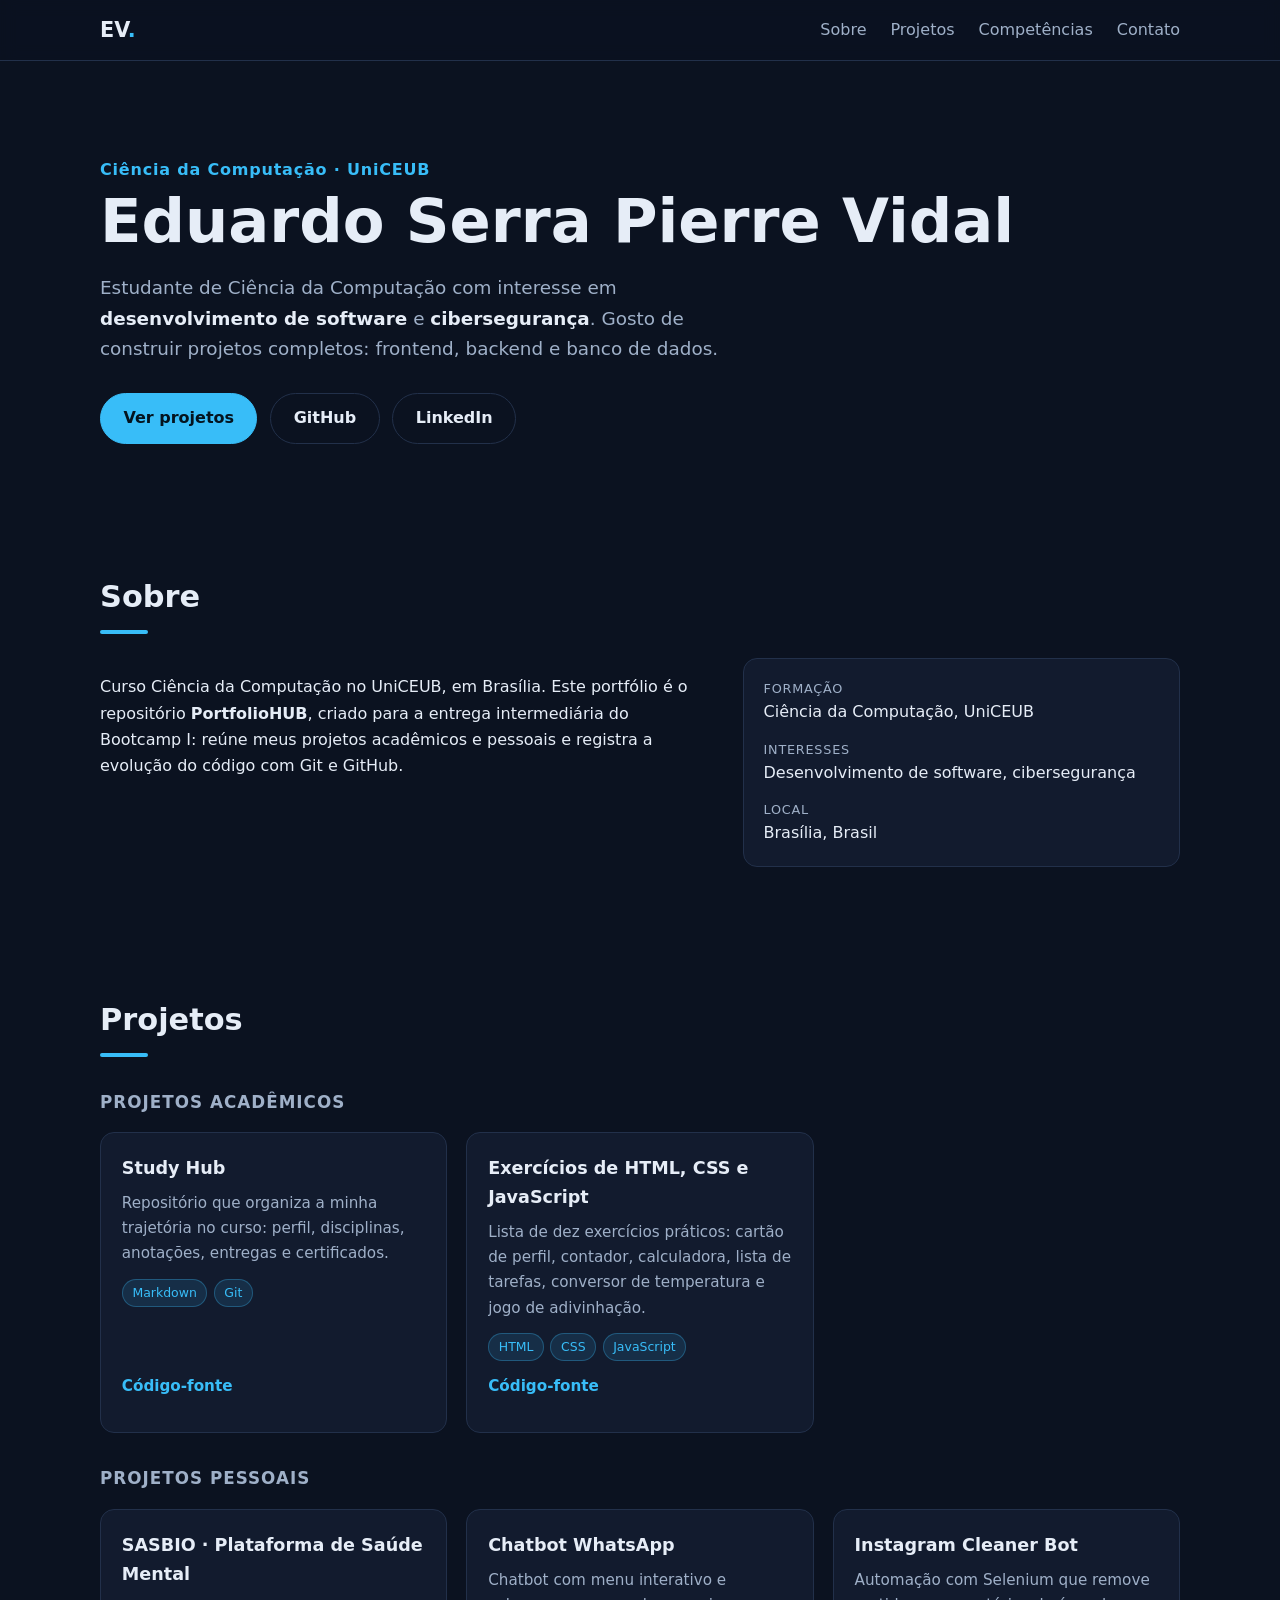
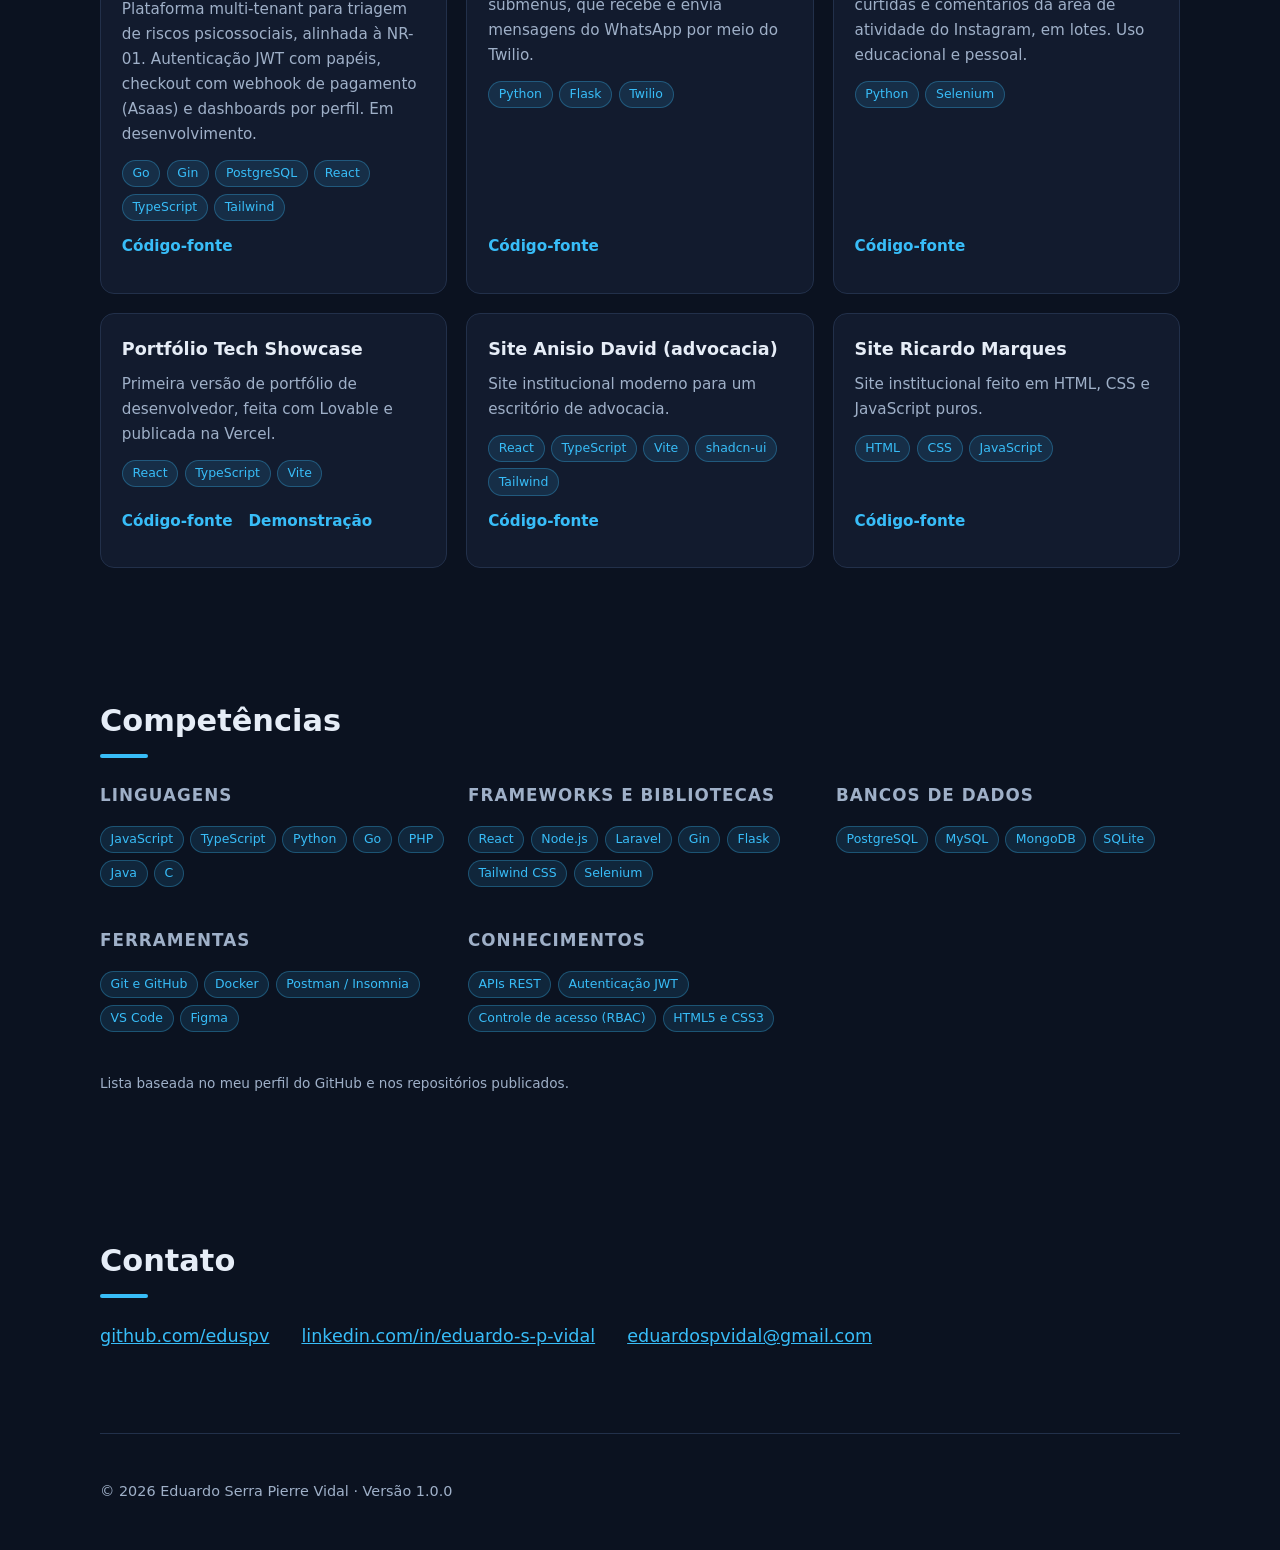
==== index.html @ 8c8c7660 "feat: estrutura inicial do PortfolioHUB e site v1.0 Site de portfólio em HTML, CSS e JavaScript (Sob" ====
<!DOCTYPE html>
<html lang="pt-BR">
<head>
  <meta charset="UTF-8">
  <meta name="viewport" content="width=device-width, initial-scale=1">
  <title>Eduardo Vidal | Portfólio</title>
  <meta name="description" content="Portfólio de Eduardo Serra Pierre Vidal, estudante de Ciência da Computação com interesse em desenvolvimento de software e cibersegurança.">
  <link rel="stylesheet" href="css/style.css">
  <script src="js/main.js" defer></script>
</head>
<body>
  <a class="skip-link" href="#conteudo">Ir para o conteúdo</a>

  <header class="site-header">
    <nav class="nav container" aria-label="Navegação principal">
      <a class="brand" href="#inicio">EV<span>.</span></a>
      <button class="nav-toggle" aria-expanded="false" aria-controls="menu" aria-label="Abrir menu">☰</button>
      <ul class="menu" id="menu">
        <li><a href="#sobre">Sobre</a></li>
        <li><a href="#projetos">Projetos</a></li>
        <li><a href="#competencias">Competências</a></li>
        <li><a href="#contato">Contato</a></li>
      </ul>
    </nav>
  </header>

  <main id="conteudo">
    <section class="hero container" id="inicio">
      <p class="eyebrow">Ciência da Computação · UniCEUB</p>
      <h1>Eduardo Serra Pierre Vidal</h1>
      <p class="lead">Estudante de Ciência da Computação com interesse em <strong>desenvolvimento de software</strong> e <strong>cibersegurança</strong>. Gosto de construir projetos completos: frontend, backend e banco de dados.</p>
      <div class="actions">
        <a class="btn primary" href="#projetos">Ver projetos</a>
        <a class="btn" href="https://github.com/eduspv" target="_blank" rel="noopener">GitHub</a>
        <a class="btn" href="https://www.linkedin.com/in/eduardo-s-p-vidal/" target="_blank" rel="noopener">LinkedIn</a>
      </div>
    </section>

    <section class="container reveal" id="sobre">
      <h2>Sobre</h2>
      <div class="about-grid">
        <p>Curso Ciência da Computação no UniCEUB, em Brasília. Este portfólio é o repositório <strong>PortfolioHUB</strong>, criado para a entrega intermediária do Bootcamp I: reúne meus projetos acadêmicos e pessoais e registra a evolução do código com Git e GitHub.</p>
        <ul class="facts">
          <li><span>Formação</span> Ciência da Computação, UniCEUB</li>
          <li><span>Interesses</span> Desenvolvimento de software, cibersegurança</li>
          <li><span>Local</span> Brasília, Brasil</li>
        </ul>
      </div>
    </section>

    <section class="container reveal" id="projetos">
      <h2>Projetos</h2>

      <h3>Projetos acadêmicos</h3>
      <div class="cards">
        <article class="card">
          <h4>Study Hub</h4>
          <p>Repositório que organiza a minha trajetória no curso: perfil, disciplinas, anotações, entregas e certificados.</p>
          <p class="tags"><span>Markdown</span><span>Git</span></p>
          <p class="links"><a href="https://github.com/eduspv/Study-Hub-Eduardo-Vidal-" target="_blank" rel="noopener">Código-fonte</a></p>
        </article>
        <article class="card">
          <h4>Exercícios de HTML, CSS e JavaScript</h4>
          <p>Lista de dez exercícios práticos: cartão de perfil, contador, calculadora, lista de tarefas, conversor de temperatura e jogo de adivinhação.</p>
          <p class="tags"><span>HTML</span><span>CSS</span><span>JavaScript</span></p>
          <p class="links"><a href="https://github.com/eduspv/exerciciosrafael" target="_blank" rel="noopener">Código-fonte</a></p>
        </article>
      </div>

      <h3>Projetos pessoais</h3>
      <div class="cards">
        <article class="card">
          <h4>SASBIO · Plataforma de Saúde Mental</h4>
          <p>Plataforma multi-tenant para triagem de riscos psicossociais, alinhada à NR-01. Autenticação JWT com papéis, checkout com webhook de pagamento (Asaas) e dashboards por perfil. Em desenvolvimento.</p>
          <p class="tags"><span>Go</span><span>Gin</span><span>PostgreSQL</span><span>React</span><span>TypeScript</span><span>Tailwind</span></p>
          <p class="links"><a href="https://github.com/eduspv/Plataforma-Saude-Mental" target="_blank" rel="noopener">Código-fonte</a></p>
        </article>
        <article class="card">
          <h4>Chatbot WhatsApp</h4>
          <p>Chatbot com menu interativo e submenus, que recebe e envia mensagens do WhatsApp por meio do Twilio.</p>
          <p class="tags"><span>Python</span><span>Flask</span><span>Twilio</span></p>
          <p class="links"><a href="https://github.com/eduspv/Chatbot-Whatsapp" target="_blank" rel="noopener">Código-fonte</a></p>
        </article>
        <article class="card">
          <h4>Instagram Cleaner Bot</h4>
          <p>Automação com Selenium que remove curtidas e comentários da área de atividade do Instagram, em lotes. Uso educacional e pessoal.</p>
          <p class="tags"><span>Python</span><span>Selenium</span></p>
          <p class="links"><a href="https://github.com/eduspv/Deleting-Instagram-Bot" target="_blank" rel="noopener">Código-fonte</a></p>
        </article>
        <article class="card">
          <h4>Portfólio Tech Showcase</h4>
          <p>Primeira versão de portfólio de desenvolvedor, feita com Lovable e publicada na Vercel.</p>
          <p class="tags"><span>React</span><span>TypeScript</span><span>Vite</span></p>
          <p class="links"><a href="https://github.com/eduspv/portfolio" target="_blank" rel="noopener">Código-fonte</a><a href="https://portfolio-edu-c1a4.vercel.app" target="_blank" rel="noopener">Demonstração</a></p>
        </article>
        <article class="card">
          <h4>Site Anisio David (advocacia)</h4>
          <p>Site institucional moderno para um escritório de advocacia.</p>
          <p class="tags"><span>React</span><span>TypeScript</span><span>Vite</span><span>shadcn-ui</span><span>Tailwind</span></p>
          <p class="links"><a href="https://github.com/eduspv/Anisio-David-Website" target="_blank" rel="noopener">Código-fonte</a></p>
        </article>
        <article class="card">
          <h4>Site Ricardo Marques</h4>
          <p>Site institucional feito em HTML, CSS e JavaScript puros.</p>
          <p class="tags"><span>HTML</span><span>CSS</span><span>JavaScript</span></p>
          <p class="links"><a href="https://github.com/eduspv/Site-Ricardo-Marques" target="_blank" rel="noopener">Código-fonte</a></p>
        </article>
      </div>
    </section>

    <section class="container reveal" id="competencias">
      <h2>Competências</h2>
      <div class="skills">
        <div><h3>Linguagens</h3><p class="tags"><span>JavaScript</span><span>TypeScript</span><span>Python</span><span>Go</span><span>PHP</span><span>Java</span><span>C</span></p></div>
        <div><h3>Frameworks e bibliotecas</h3><p class="tags"><span>React</span><span>Node.js</span><span>Laravel</span><span>Gin</span><span>Flask</span><span>Tailwind CSS</span><span>Selenium</span></p></div>
        <div><h3>Bancos de dados</h3><p class="tags"><span>PostgreSQL</span><span>MySQL</span><span>MongoDB</span><span>SQLite</span></p></div>
        <div><h3>Ferramentas</h3><p class="tags"><span>Git e GitHub</span><span>Docker</span><span>Postman / Insomnia</span><span>VS Code</span><span>Figma</span></p></div>
        <div><h3>Conhecimentos</h3><p class="tags"><span>APIs REST</span><span>Autenticação JWT</span><span>Controle de acesso (RBAC)</span><span>HTML5 e CSS3</span></p></div>
      </div>
      <p class="note">Lista baseada no meu perfil do GitHub e nos repositórios publicados.</p>
    </section>

    <section class="container reveal" id="contato">
      <h2>Contato</h2>
      <ul class="contact">
        <li><a href="https://github.com/eduspv" target="_blank" rel="noopener">github.com/eduspv</a></li>
        <li><a href="https://www.linkedin.com/in/eduardo-s-p-vidal/" target="_blank" rel="noopener">linkedin.com/in/eduardo-s-p-vidal</a></li>
        <li><a href="mailto:eduardospvidal@gmail.com">eduardospvidal@gmail.com</a></li>
      </ul>
    </section>
  </main>

  <footer class="site-footer container">
    <p>© <span id="ano">2026</span> Eduardo Serra Pierre Vidal · Versão 1.0.0</p>
  </footer>
</body>
</html>
---- css/style.css ----
:root {
  --bg: #0b1220;
  --surface: #121b2e;
  --border: #22304a;
  --text: #e6edf7;
  --muted: #9fb0c8;
  --accent: #38bdf8;
  --accent-ink: #04141f;
  --radius: 14px;
}

* { box-sizing: border-box; }
html { scroll-behavior: smooth; scroll-padding-top: 5rem; }
body {
  margin: 0;
  background: var(--bg);
  color: var(--text);
  font: 16px/1.65 system-ui, -apple-system, "Segoe UI", Roboto, sans-serif;
}
a { color: var(--accent); }
a:focus-visible, button:focus-visible { outline: 3px solid var(--accent); outline-offset: 3px; border-radius: 6px; }

.container { width: min(1080px, 100% - 2rem); margin-inline: auto; }
.skip-link { position: absolute; left: -999px; top: 0; background: var(--accent); color: var(--accent-ink); padding: .5rem 1rem; z-index: 100; }
.skip-link:focus { left: 0; }

/* Cabeçalho */
.site-header { position: sticky; top: 0; z-index: 50; background: rgba(11, 18, 32, .88); backdrop-filter: blur(8px); border-bottom: 1px solid var(--border); }
.nav { display: flex; align-items: center; justify-content: space-between; padding: .8rem 0; }
.brand { font-weight: 800; font-size: 1.3rem; color: var(--text); text-decoration: none; }
.brand span { color: var(--accent); }
.menu { display: flex; gap: 1.5rem; list-style: none; margin: 0; padding: 0; }
.menu a { color: var(--muted); text-decoration: none; font-weight: 500; }
.menu a:hover, .menu a.active { color: var(--accent); }
.nav-toggle { display: none; background: none; border: 1px solid var(--border); color: var(--text); font-size: 1.3rem; padding: .2rem .7rem; border-radius: 8px; cursor: pointer; }

/* Seções */
section { padding: 4rem 0; }
h1 { font-size: clamp(2.2rem, 6vw, 3.8rem); line-height: 1.1; margin: .3rem 0 1rem; }
h2 { font-size: 1.9rem; margin: 0 0 1.5rem; }
h2::after { content: ""; display: block; width: 48px; height: 4px; background: var(--accent); border-radius: 4px; margin-top: .5rem; }
h3 { color: var(--muted); font-size: 1.05rem; text-transform: uppercase; letter-spacing: .06em; margin: 2rem 0 1rem; }
.hero { padding-top: 6rem; }
.eyebrow { color: var(--accent); font-weight: 600; letter-spacing: .05em; margin: 0; }
.lead { max-width: 640px; color: var(--muted); font-size: 1.15rem; }
.lead strong { color: var(--text); }
.actions { display: flex; flex-wrap: wrap; gap: .8rem; margin-top: 1.8rem; }
.btn { display: inline-block; padding: .7rem 1.4rem; border: 1px solid var(--border); border-radius: 999px; color: var(--text); text-decoration: none; font-weight: 600; transition: transform .2s, border-color .2s; }
.btn:hover { transform: translateY(-2px); border-color: var(--accent); }
.btn.primary { background: var(--accent); color: var(--accent-ink); border-color: var(--accent); }

/* Sobre */
.about-grid { display: grid; gap: 2rem; grid-template-columns: 1.4fr 1fr; align-items: start; }
.facts { list-style: none; margin: 0; padding: 1.2rem; background: var(--surface); border: 1px solid var(--border); border-radius: var(--radius); }
.facts li + li { margin-top: .8rem; }
.facts span { display: block; color: var(--muted); font-size: .8rem; text-transform: uppercase; letter-spacing: .06em; }

/* Cards */
.cards { display: grid; gap: 1.2rem; grid-template-columns: repeat(auto-fill, minmax(290px, 1fr)); }
.card { background: var(--surface); border: 1px solid var(--border); border-radius: var(--radius); padding: 1.3rem; display: flex; flex-direction: column; transition: transform .25s, border-color .25s; }
.card:hover { transform: translateY(-4px); border-color: var(--accent); }
.card h4 { margin: 0 0 .5rem; font-size: 1.1rem; }
.card p { margin: 0 0 .8rem; color: var(--muted); font-size: .95rem; }
.links { margin-top: auto !important; display: flex; gap: 1rem; }
.links a { font-weight: 600; text-decoration: none; }
.links a:hover { text-decoration: underline; }
.tags { display: flex; flex-wrap: wrap; gap: .4rem; }
.tags span { font-size: .78rem; padding: .15rem .6rem; border-radius: 999px; background: rgba(56, 189, 248, .12); color: var(--accent); border: 1px solid rgba(56, 189, 248, .3); }

/* Competências e contato */
.skills { display: grid; gap: 1.5rem; grid-template-columns: repeat(auto-fit, minmax(260px, 1fr)); }
.skills h3 { margin-top: 0; }
.note { color: var(--muted); font-size: .85rem; margin-top: 1.5rem; }
.contact { list-style: none; padding: 0; display: flex; flex-wrap: wrap; gap: 1rem 2rem; font-size: 1.1rem; }
.site-footer { padding: 2rem 0; border-top: 1px solid var(--border); color: var(--muted); font-size: .9rem; }

/* Animação leve de entrada */
.js .reveal { opacity: 0; transform: translateY(20px); transition: opacity .6s ease, transform .6s ease; }
.js .reveal.visible { opacity: 1; transform: none; }
@media (prefers-reduced-motion: reduce) {
  html { scroll-behavior: auto; }
  *, *::before, *::after { transition: none !important; animation: none !important; }
  .js .reveal { opacity: 1; transform: none; }
}

/* Responsivo */
@media (max-width: 720px) {
  .nav-toggle { display: block; }
  .menu { display: none; position: absolute; top: 100%; left: 0; right: 0; flex-direction: column; gap: 0; background: var(--bg); border-bottom: 1px solid var(--border); }
  .menu.open { display: flex; }
  .menu a { display: block; padding: .9rem 1rem; }
  .about-grid { grid-template-columns: 1fr; }
  section { padding: 3rem 0; }
  .hero { padding-top: 4rem; }
}
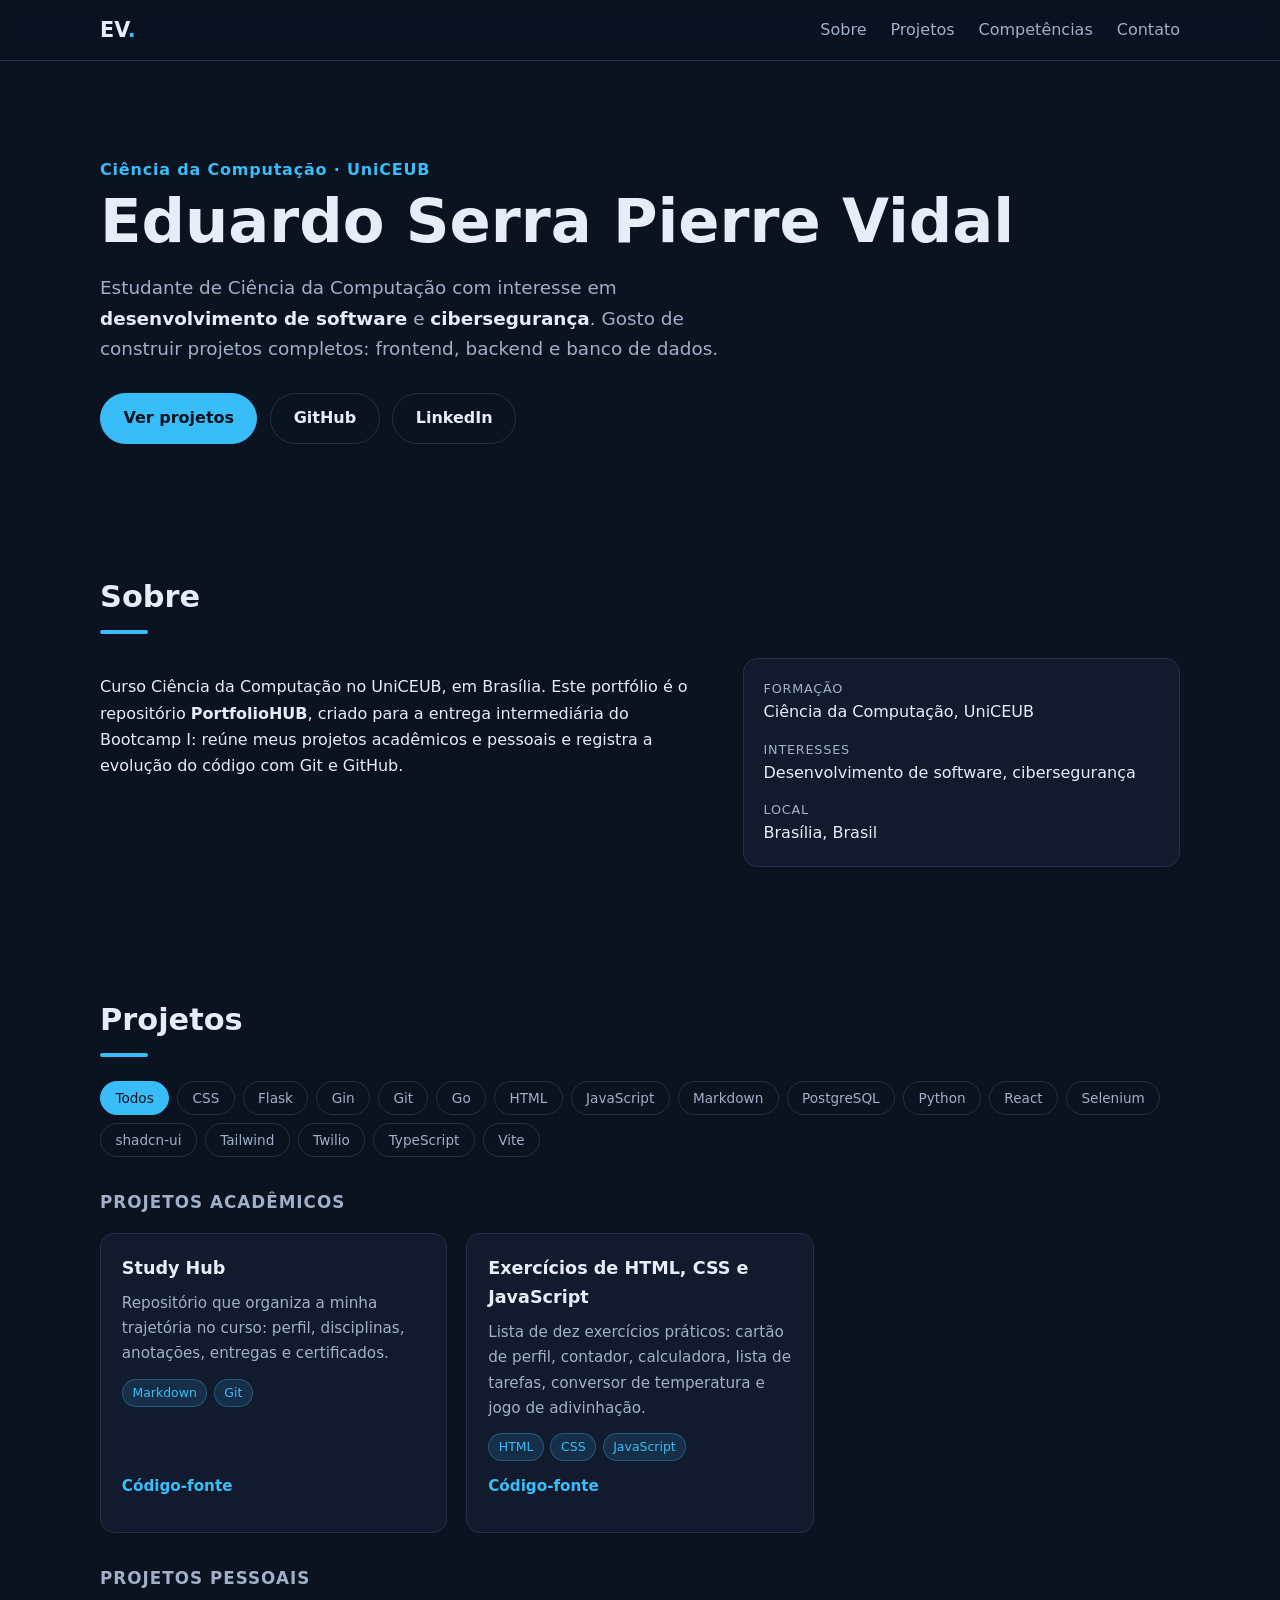
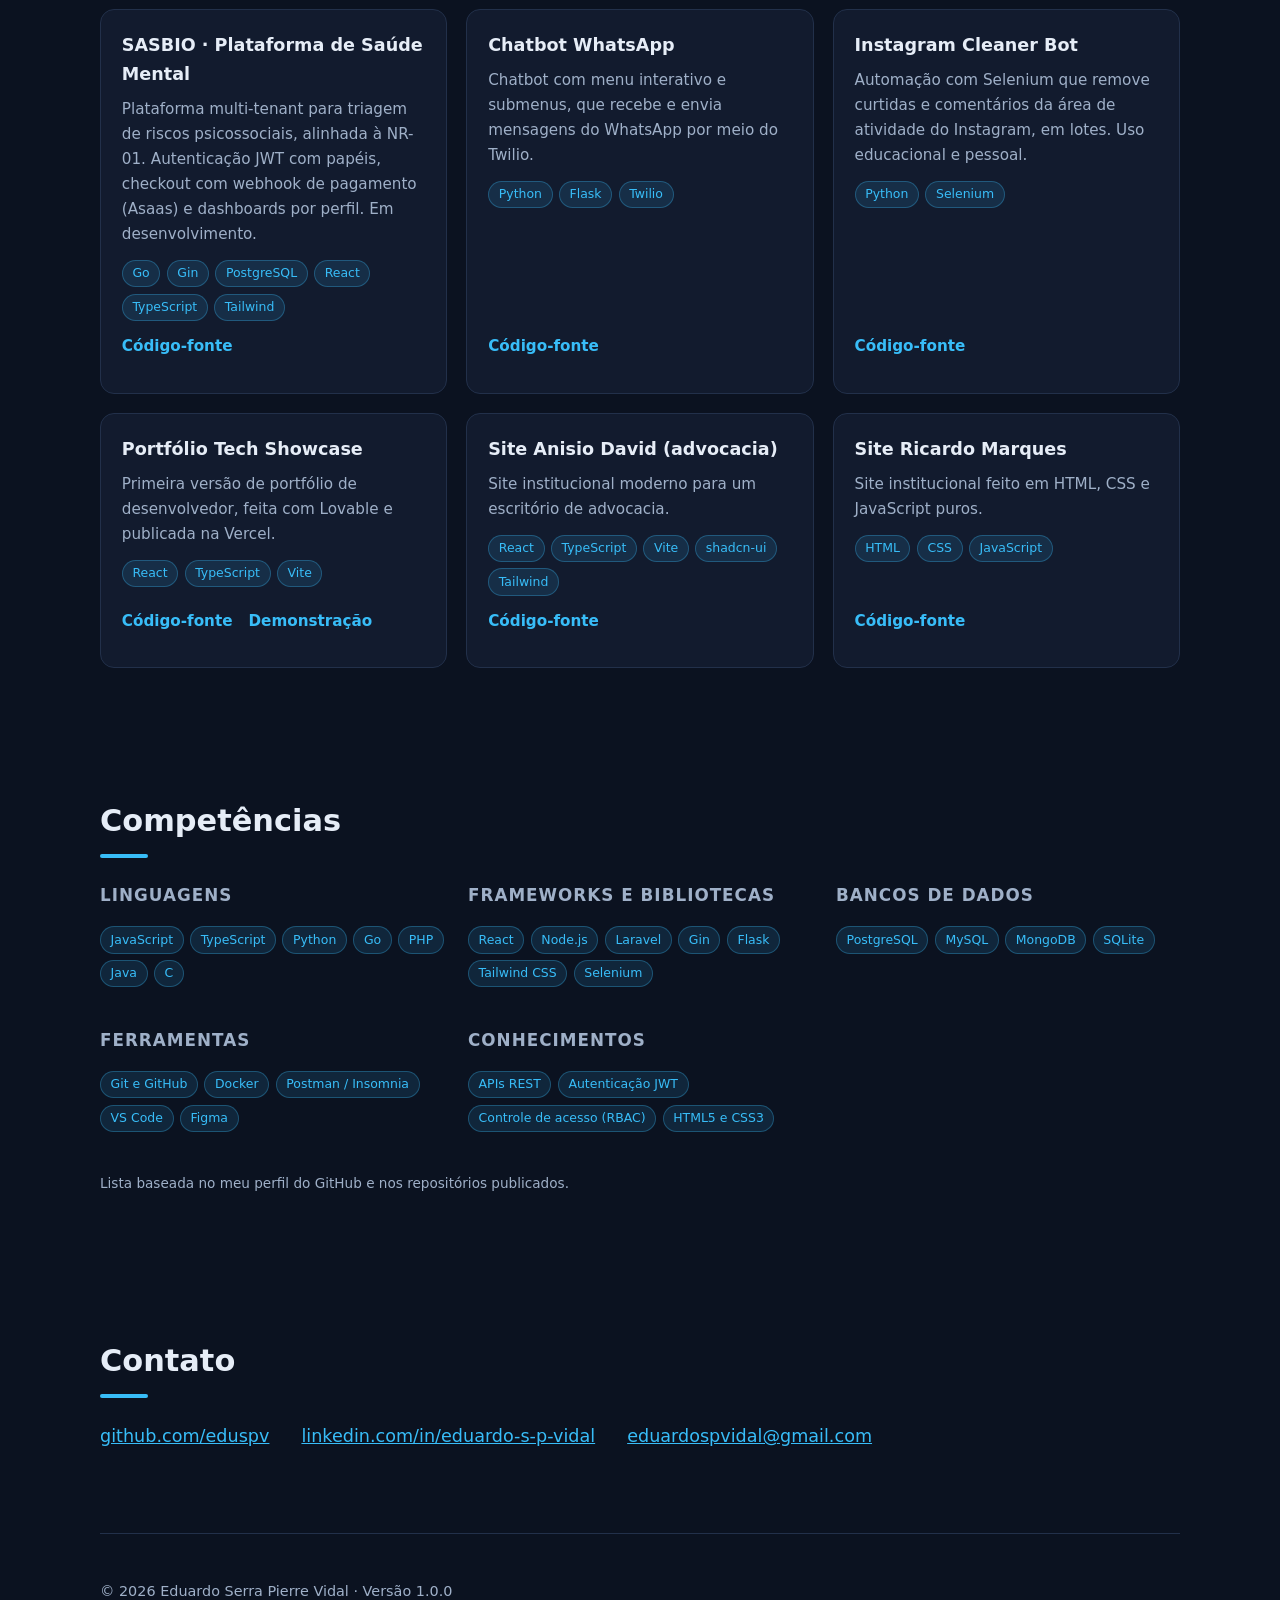
==== commit 0722c81d: "feat: filtro de projetos por tecnologia Os botões são gerados a partir das tags dos cartões e usam a" ====
--- a/index.html
+++ b/index.html
@@ -50,6 +50,7 @@
 
     <section class="container reveal" id="projetos">
       <h2>Projetos</h2>
+      <div class="filters" role="group" aria-label="Filtrar projetos por tecnologia" hidden></div>
 
       <h3>Projetos acadêmicos</h3>
       <div class="cards">
--- a/css/style.css
+++ b/css/style.css
@@ -93,3 +93,12 @@
   section { padding: 3rem 0; }
   .hero { padding-top: 4rem; }
 }
+
+/* Filtro de projetos */
+.filters { display: flex; flex-wrap: wrap; gap: .5rem; margin-bottom: 1rem; }
+.filters[hidden] { display: none; }
+.filters button { font: inherit; font-size: .85rem; padding: .3rem .9rem; border-radius: 999px; border: 1px solid var(--border); background: transparent; color: var(--muted); cursor: pointer; }
+.filters button:hover { border-color: var(--accent); color: var(--text); }
+.filters button[aria-pressed="true"] { background: var(--accent); color: var(--accent-ink); border-color: var(--accent); }
+.card[hidden] { display: none; }
+.no-results { color: var(--muted); }
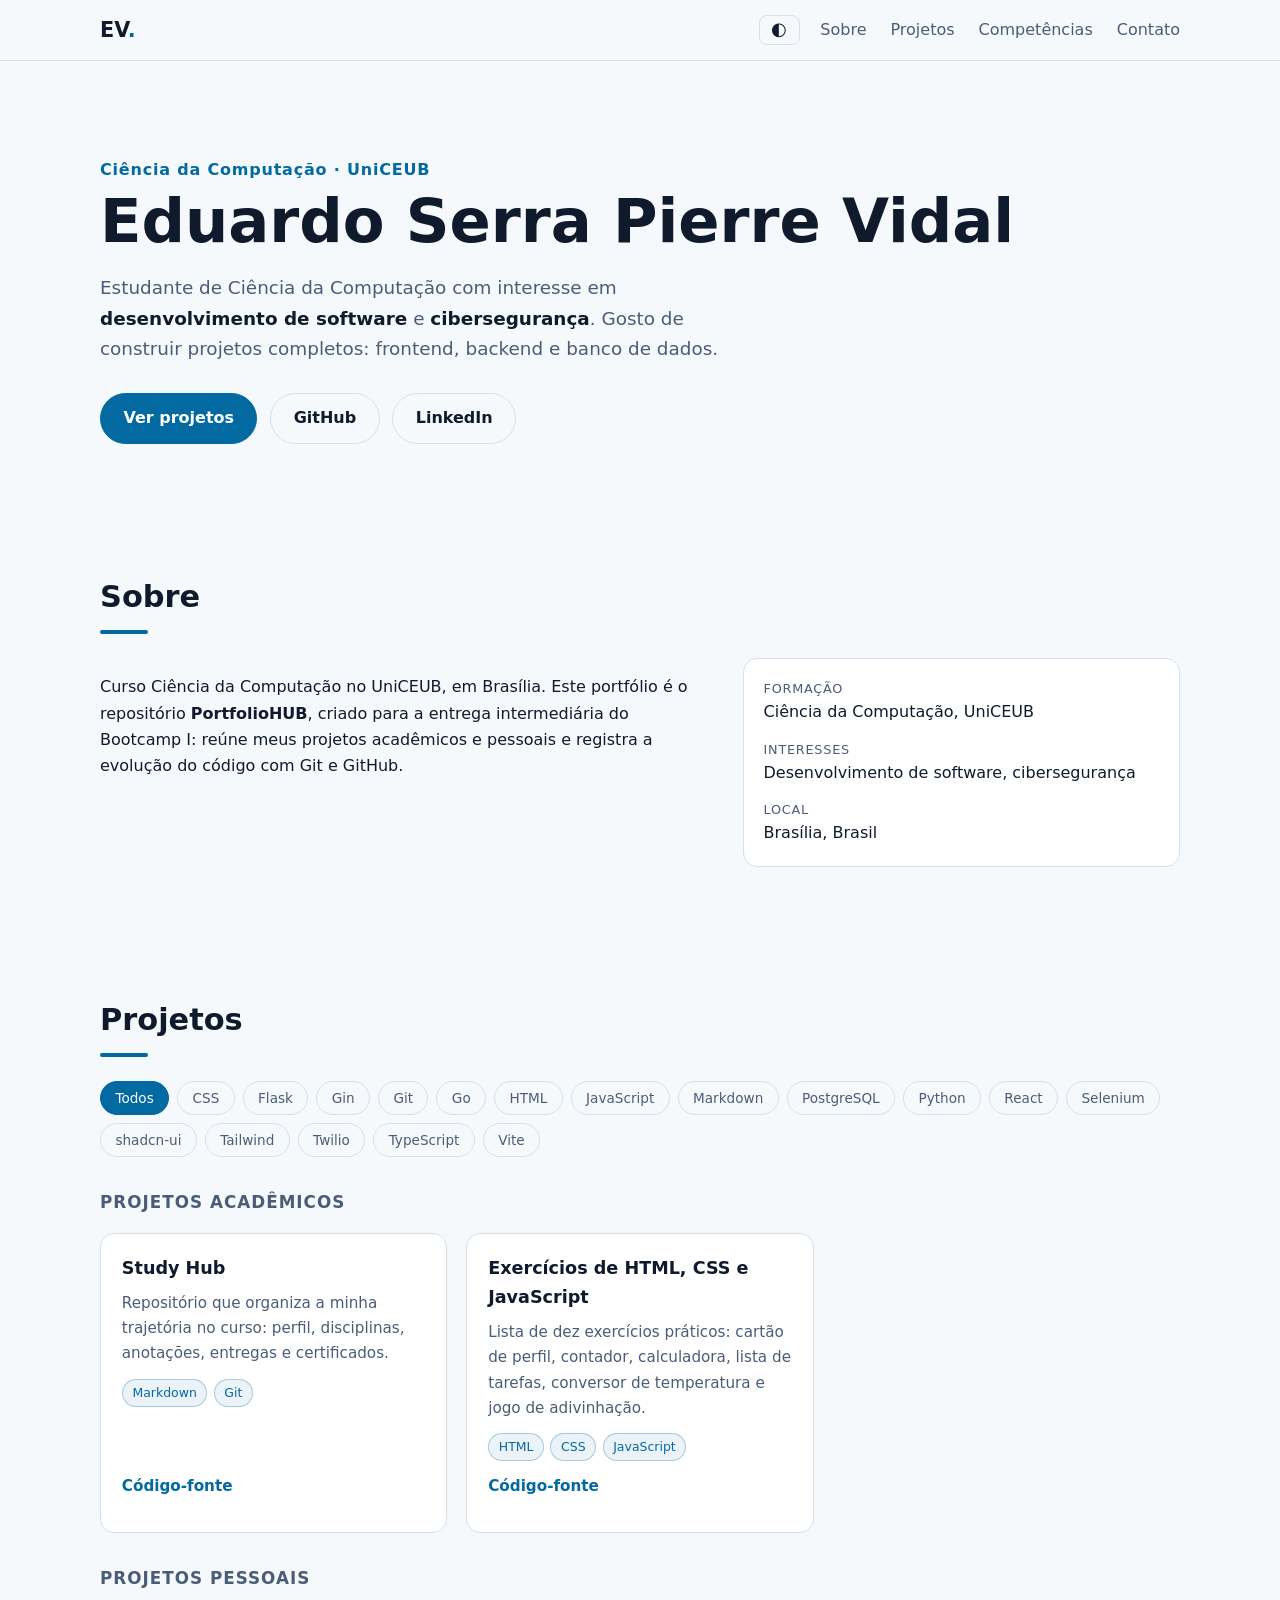
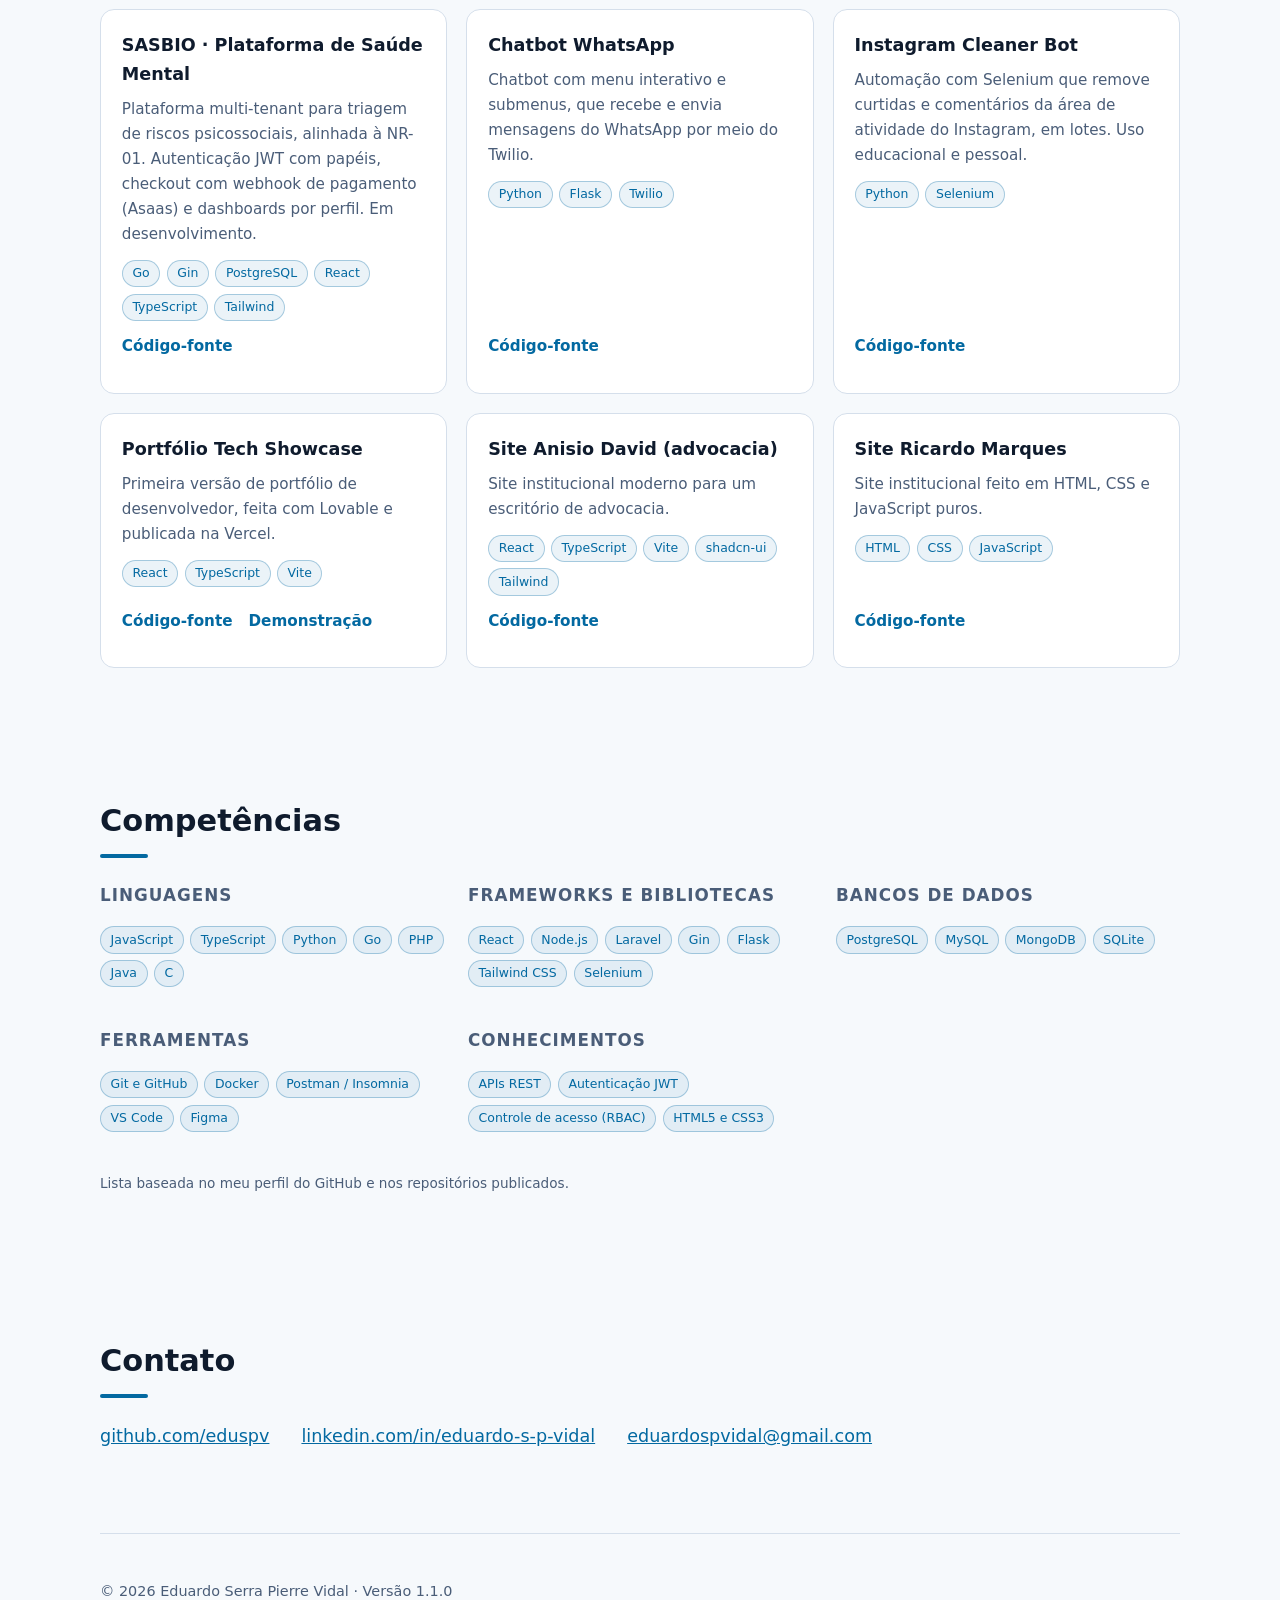
==== commit beaa7a2f: "feat: alternância de tema claro e escuro Respeita prefers-color-scheme e guarda a escolha em localSt" ====
--- a/index.html
+++ b/index.html
@@ -6,6 +6,7 @@
   <title>Eduardo Vidal | Portfólio</title>
   <meta name="description" content="Portfólio de Eduardo Serra Pierre Vidal, estudante de Ciência da Computação com interesse em desenvolvimento de software e cibersegurança.">
   <link rel="stylesheet" href="css/style.css">
+  <script>try{var t=localStorage.getItem("tema");if(t)document.documentElement.dataset.tema=t}catch(e){}</script>
   <script src="js/main.js" defer></script>
 </head>
 <body>
@@ -14,6 +15,7 @@
   <header class="site-header">
     <nav class="nav container" aria-label="Navegação principal">
       <a class="brand" href="#inicio">EV<span>.</span></a>
+      <button class="theme-toggle" type="button" aria-label="Alternar tema claro/escuro">◐</button>
       <button class="nav-toggle" aria-expanded="false" aria-controls="menu" aria-label="Abrir menu">☰</button>
       <ul class="menu" id="menu">
         <li><a href="#sobre">Sobre</a></li>
@@ -132,7 +134,7 @@
   </main>
 
   <footer class="site-footer container">
-    <p>© <span id="ano">2026</span> Eduardo Serra Pierre Vidal · Versão 1.0.0</p>
+    <p>© <span id="ano">2026</span> Eduardo Serra Pierre Vidal · Versão 1.1.0</p>
   </footer>
 </body>
 </html>
--- a/css/style.css
+++ b/css/style.css
@@ -102,3 +102,16 @@
 .filters button[aria-pressed="true"] { background: var(--accent); color: var(--accent-ink); border-color: var(--accent); }
 .card[hidden] { display: none; }
 .no-results { color: var(--muted); }
+
+/* Tema claro */
+:root[data-tema="light"] { --bg: #f6f9fc; --surface: #ffffff; --border: #d5dfeb; --text: #0f1b2d; --muted: #4a5d78; --accent: #0369a1; --accent-ink: #ffffff; }
+:root[data-tema="light"] .site-header { background: rgba(246, 249, 252, .9); }
+:root[data-tema="light"] .tags span { background: rgba(3, 105, 161, .08); border-color: rgba(3, 105, 161, .3); }
+@media (prefers-color-scheme: light) {
+  :root:not([data-tema="dark"]) { --bg: #f6f9fc; --surface: #ffffff; --border: #d5dfeb; --text: #0f1b2d; --muted: #4a5d78; --accent: #0369a1; --accent-ink: #ffffff; }
+  :root:not([data-tema="dark"]) .site-header { background: rgba(246, 249, 252, .9); }
+  :root:not([data-tema="dark"]) .tags span { background: rgba(3, 105, 161, .08); border-color: rgba(3, 105, 161, .3); }
+}
+.theme-toggle { margin-left: auto; margin-right: .8rem; background: none; border: 1px solid var(--border); color: var(--text); font-size: 1.1rem; padding: .2rem .7rem; border-radius: 8px; cursor: pointer; }
+.theme-toggle:hover { border-color: var(--accent); }
+@media (min-width: 721px) { .menu { margin-left: .5rem; } }
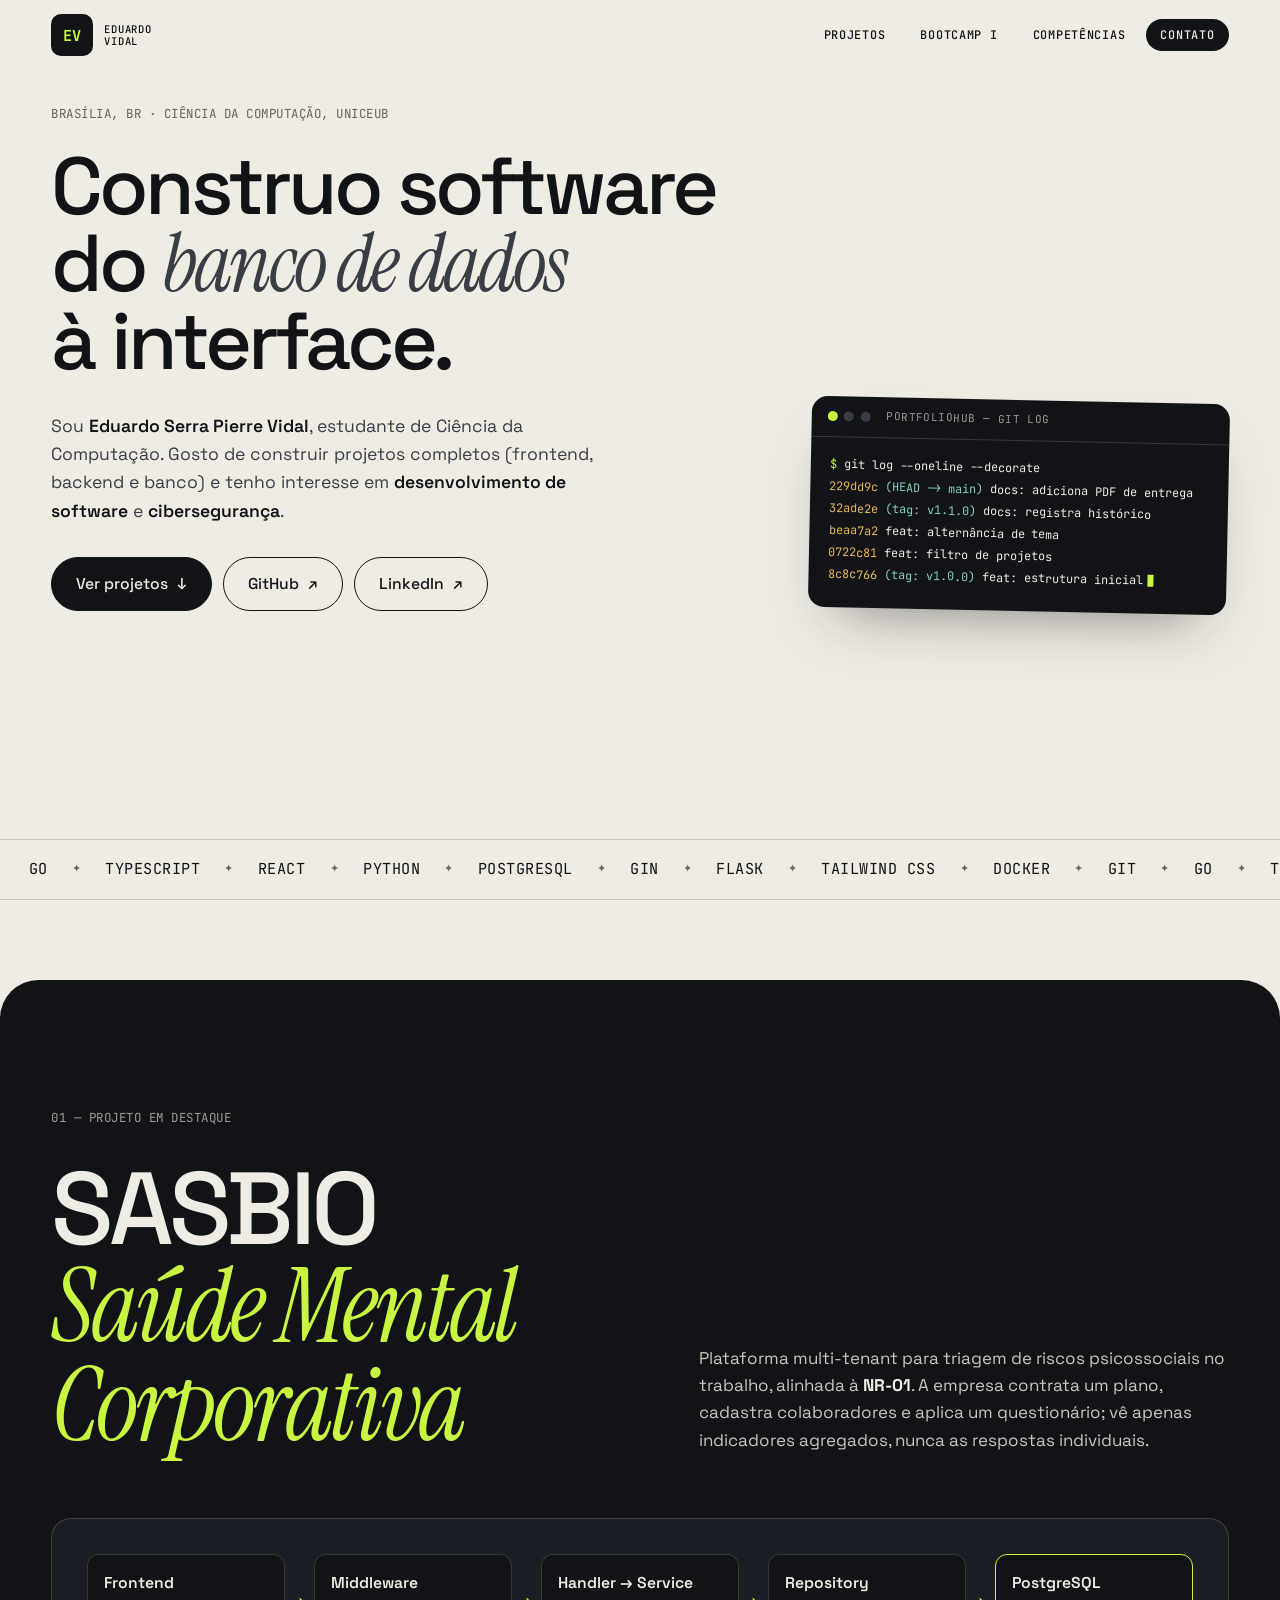
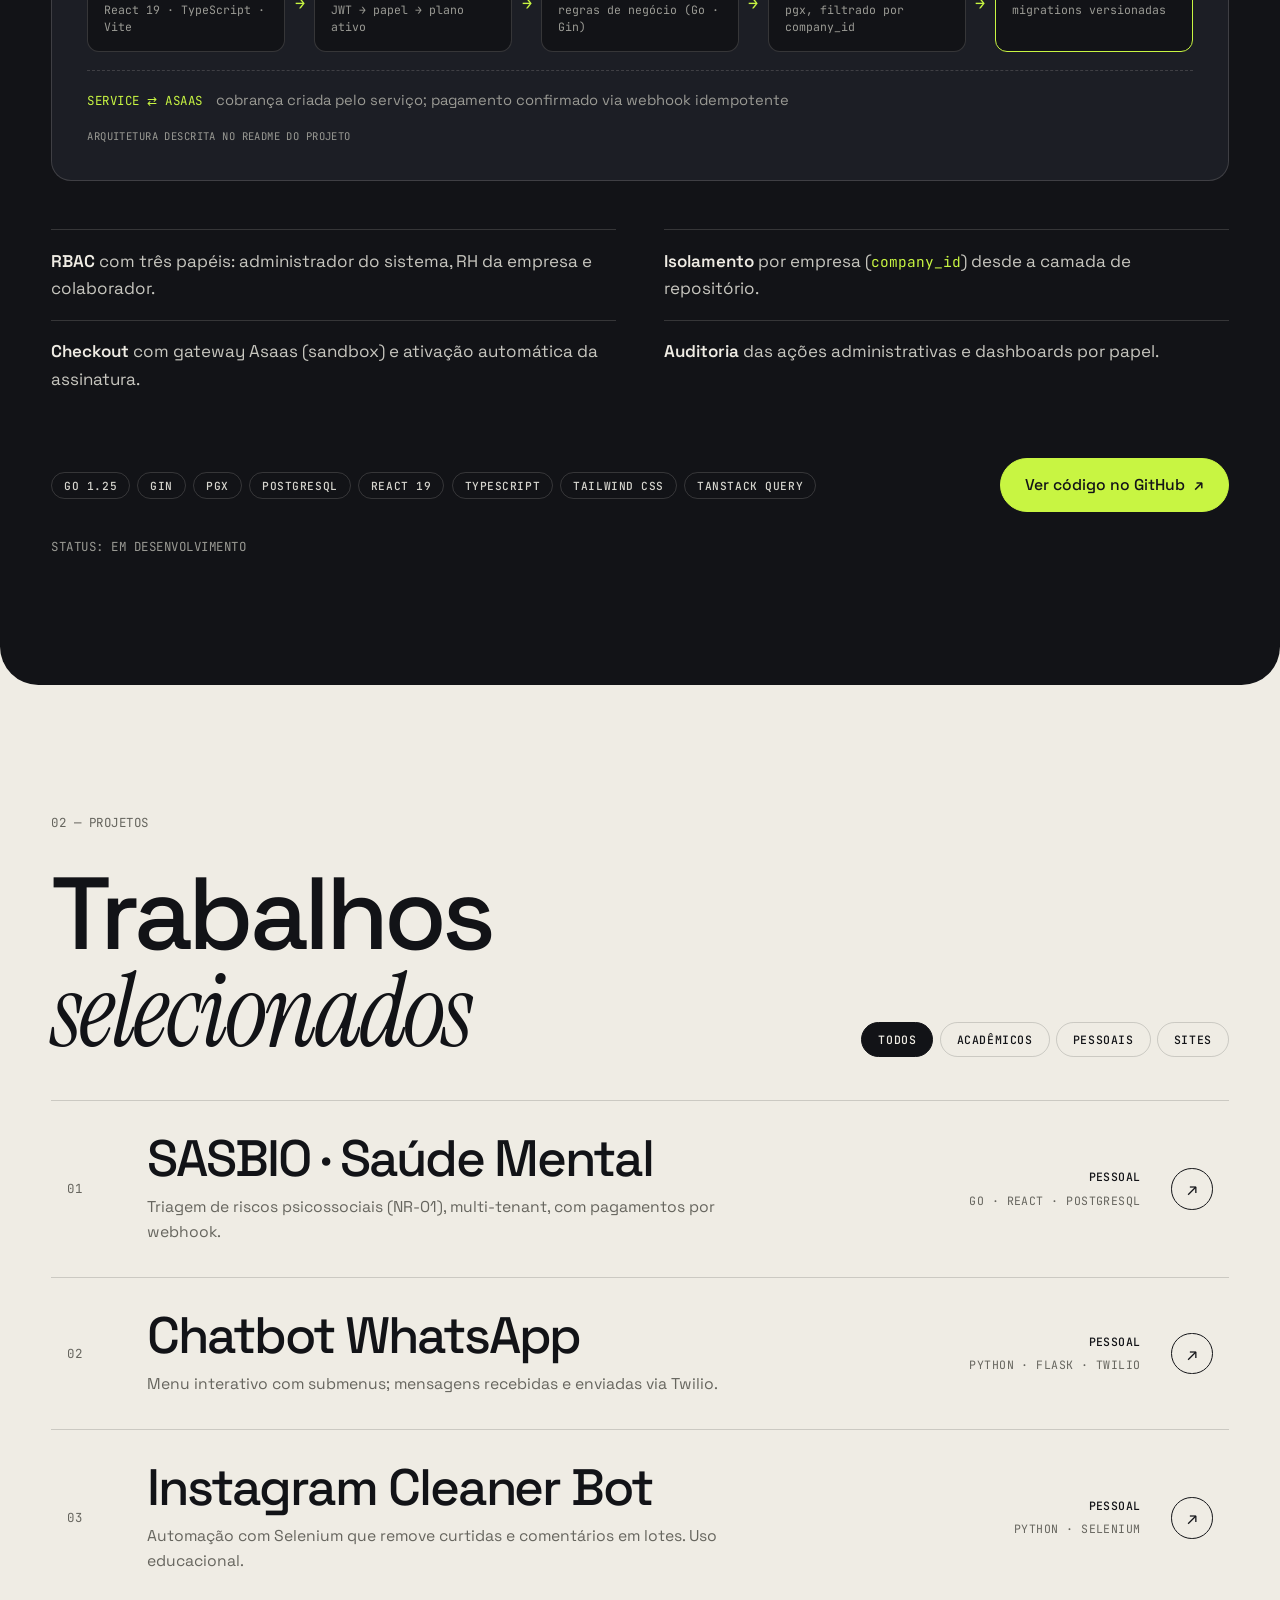
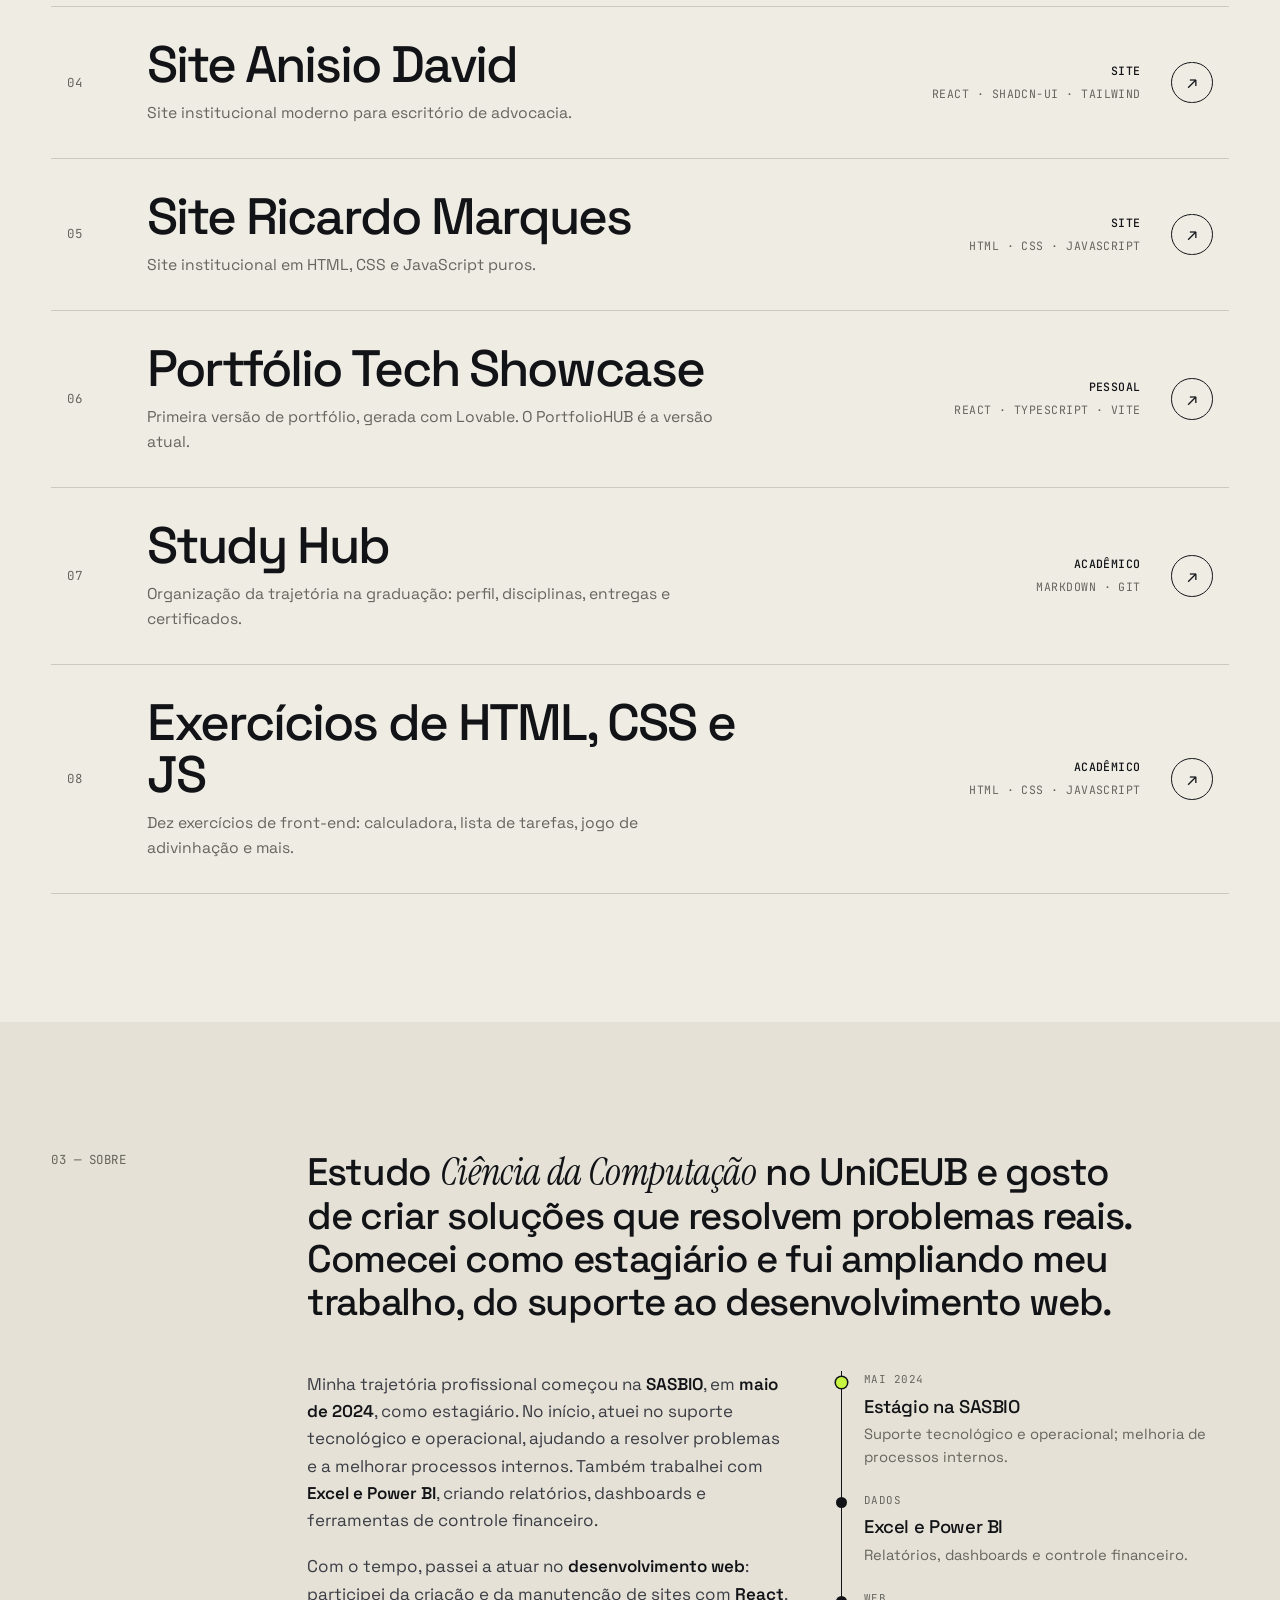
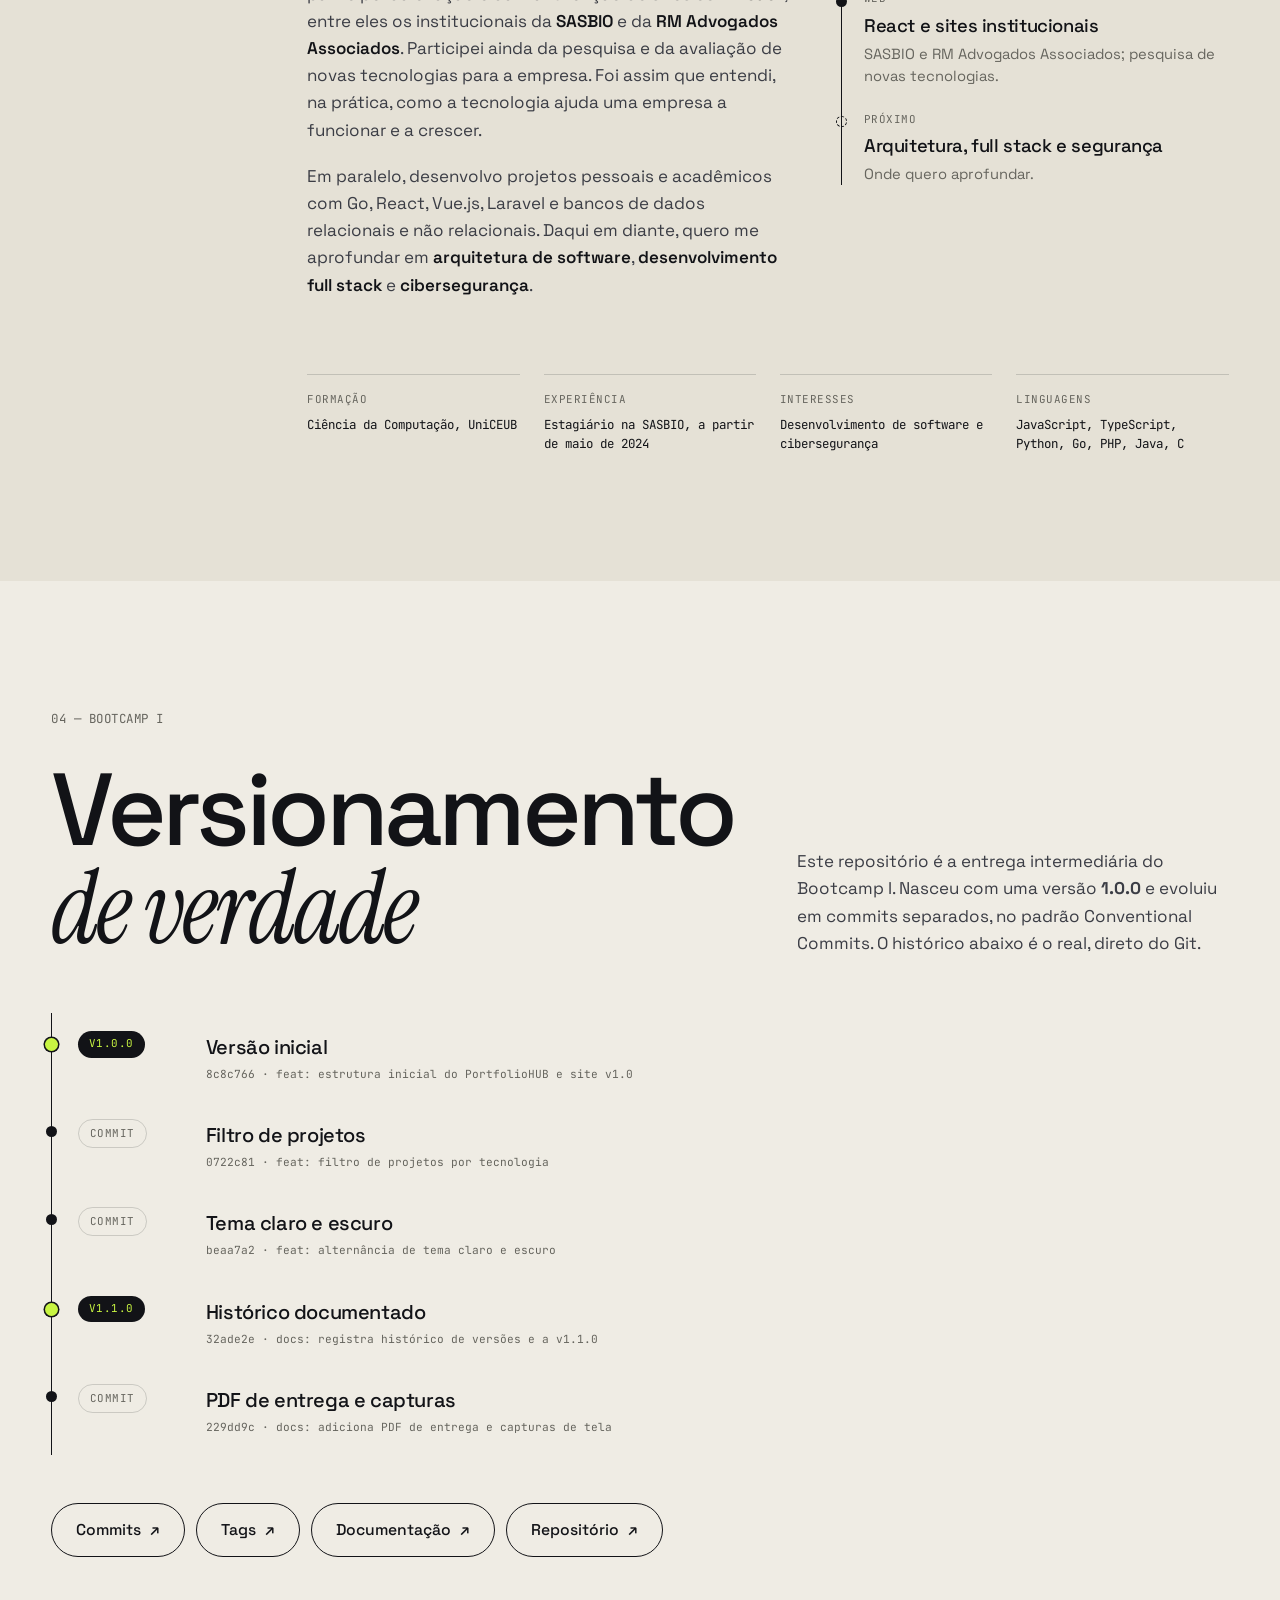
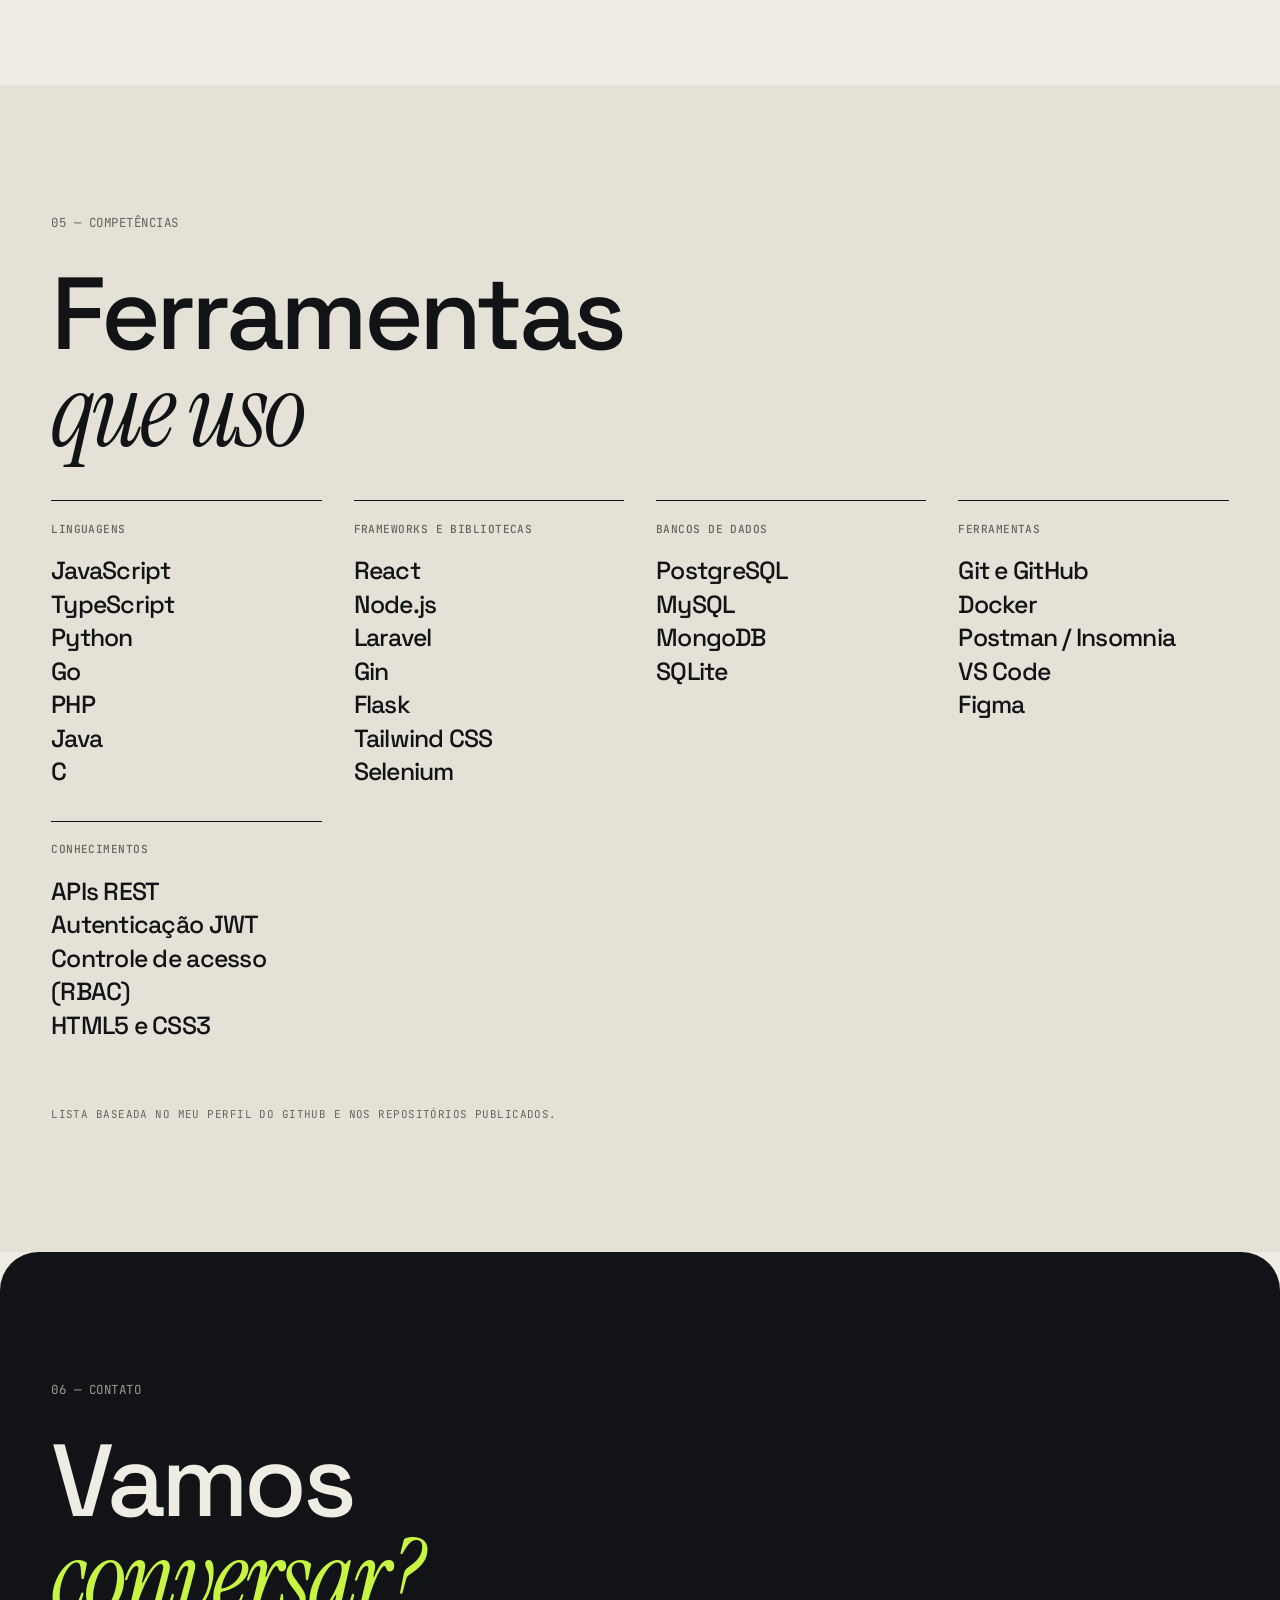
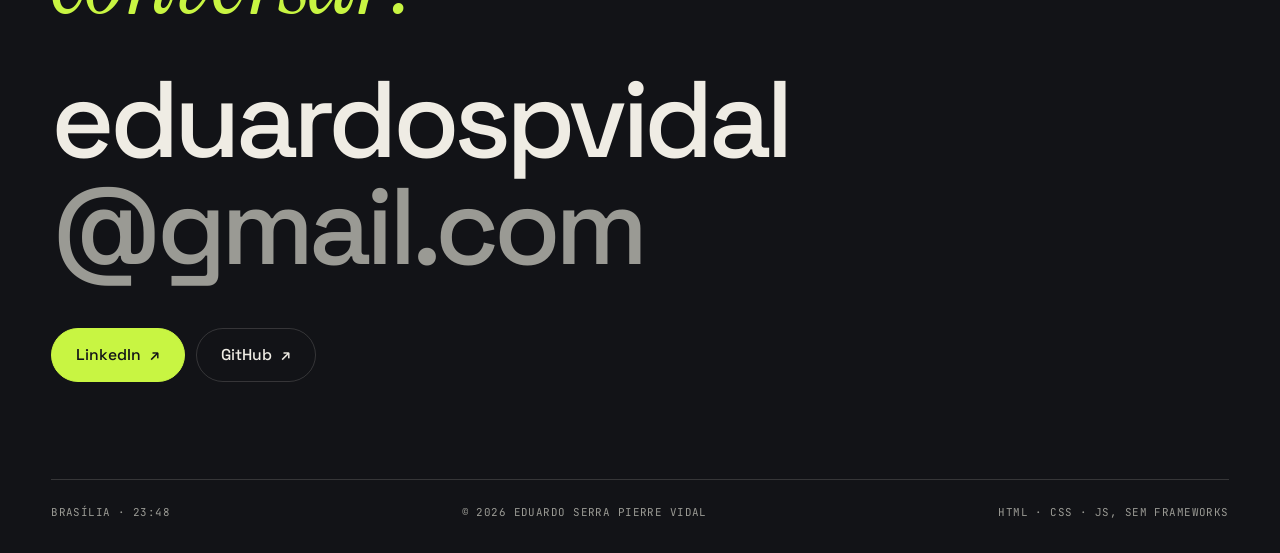
==== commit 2f4d53d1: "feat: redesign visual completo e trajetória profissional na seção Sobre Nova identidade (papel quent" ====
--- a/index.html
+++ b/index.html
@@ -3,138 +3,293 @@
 <head>
   <meta charset="UTF-8">
   <meta name="viewport" content="width=device-width, initial-scale=1">
-  <title>Eduardo Vidal | Portfólio</title>
-  <meta name="description" content="Portfólio de Eduardo Serra Pierre Vidal, estudante de Ciência da Computação com interesse em desenvolvimento de software e cibersegurança.">
+  <title>Eduardo Vidal | Desenvolvimento de software</title>
+  <meta name="description" content="Portfólio de Eduardo Serra Pierre Vidal, estudante de Ciência da Computação (UniCEUB) com interesse em desenvolvimento de software e cibersegurança.">
+  <meta name="theme-color" content="#efece4">
+  <meta property="og:title" content="Eduardo Vidal | Desenvolvimento de software">
+  <meta property="og:description" content="Projetos acadêmicos e pessoais em Go, React, TypeScript e Python.">
+  <meta property="og:type" content="website">
+  <link rel="icon" href="data:image/svg+xml,%3Csvg xmlns='http://www.w3.org/2000/svg' viewBox='0 0 32 32'%3E%3Crect width='32' height='32' rx='7' fill='%23121317'/%3E%3Ctext x='16' y='22' font-family='monospace' font-size='15' font-weight='700' text-anchor='middle' fill='%23c8f542'%3EEV%3C/text%3E%3C/svg%3E">
+  <link rel="preconnect" href="https://fonts.googleapis.com">
+  <link rel="preconnect" href="https://fonts.gstatic.com" crossorigin>
+  <link rel="stylesheet" href="https://fonts.googleapis.com/css2?family=Instrument+Serif:ital@0;1&family=JetBrains+Mono:wght@400;500&family=Space+Grotesk:wght@400;500;600;700&display=swap">
   <link rel="stylesheet" href="css/style.css">
-  <script>try{var t=localStorage.getItem("tema");if(t)document.documentElement.dataset.tema=t}catch(e){}</script>
+  <script>document.documentElement.classList.add('js');</script>
   <script src="js/main.js" defer></script>
 </head>
 <body>
   <a class="skip-link" href="#conteudo">Ir para o conteúdo</a>
+  <div class="progress" aria-hidden="true"></div>
+
+  <div class="intro" aria-hidden="true">
+    <p class="mono">eduardo.vidal <span class="intro-count">000</span></p>
+  </div>
 
   <header class="site-header">
-    <nav class="nav container" aria-label="Navegação principal">
-      <a class="brand" href="#inicio">EV<span>.</span></a>
-      <button class="theme-toggle" type="button" aria-label="Alternar tema claro/escuro">◐</button>
-      <button class="nav-toggle" aria-expanded="false" aria-controls="menu" aria-label="Abrir menu">☰</button>
-      <ul class="menu" id="menu">
-        <li><a href="#sobre">Sobre</a></li>
+    <a class="logo" href="#inicio" aria-label="Eduardo Vidal, início"><span>EV</span><small>Eduardo<br>Vidal</small></a>
+    <nav class="nav" aria-label="Navegação principal">
+      <ul class="nav-links" id="menu">
         <li><a href="#projetos">Projetos</a></li>
+        <li><a href="#bootcamp">Bootcamp I</a></li>
         <li><a href="#competencias">Competências</a></li>
-        <li><a href="#contato">Contato</a></li>
+        <li><a class="nav-cta" href="#contato">Contato</a></li>
       </ul>
+      <button class="menu-btn mono" type="button" aria-expanded="false" aria-controls="menu">Menu</button>
     </nav>
   </header>
 
   <main id="conteudo">
-    <section class="hero container" id="inicio">
-      <p class="eyebrow">Ciência da Computação · UniCEUB</p>
-      <h1>Eduardo Serra Pierre Vidal</h1>
-      <p class="lead">Estudante de Ciência da Computação com interesse em <strong>desenvolvimento de software</strong> e <strong>cibersegurança</strong>. Gosto de construir projetos completos: frontend, backend e banco de dados.</p>
-      <div class="actions">
-        <a class="btn primary" href="#projetos">Ver projetos</a>
-        <a class="btn" href="https://github.com/eduspv" target="_blank" rel="noopener">GitHub</a>
-        <a class="btn" href="https://www.linkedin.com/in/eduardo-s-p-vidal/" target="_blank" rel="noopener">LinkedIn</a>
-      </div>
-    </section>
-
-    <section class="container reveal" id="sobre">
-      <h2>Sobre</h2>
-      <div class="about-grid">
-        <p>Curso Ciência da Computação no UniCEUB, em Brasília. Este portfólio é o repositório <strong>PortfolioHUB</strong>, criado para a entrega intermediária do Bootcamp I: reúne meus projetos acadêmicos e pessoais e registra a evolução do código com Git e GitHub.</p>
-        <ul class="facts">
-          <li><span>Formação</span> Ciência da Computação, UniCEUB</li>
-          <li><span>Interesses</span> Desenvolvimento de software, cibersegurança</li>
-          <li><span>Local</span> Brasília, Brasil</li>
+    <!-- HERO -->
+    <section class="hero" id="inicio">
+      <div class="hero-grid">
+        <div class="hero-copy">
+          <p class="mono eyebrow">Brasília, BR · Ciência da Computação, UniCEUB</p>
+          <h1 aria-label="Construo software do banco de dados à interface.">
+            <span class="line"><span>Construo software</span></span>
+            <span class="line"><span>do <em>banco de dados</em></span></span>
+            <span class="line"><span>à interface.</span></span>
+          </h1>
+          <p class="lead">Sou <strong>Eduardo Serra Pierre Vidal</strong>, estudante de Ciência da Computação. Gosto de construir projetos completos (frontend, backend e banco) e tenho interesse em <strong>desenvolvimento de software</strong> e <strong>cibersegurança</strong>.</p>
+          <div class="cta-row">
+            <a class="pill pill-solid magnetic" href="#projetos">Ver projetos <span aria-hidden="true">↓</span></a>
+            <a class="pill magnetic" href="https://github.com/eduspv" target="_blank" rel="noopener">GitHub <span aria-hidden="true">↗</span></a>
+            <a class="pill magnetic" href="https://www.linkedin.com/in/eduardo-s-p-vidal/" target="_blank" rel="noopener">LinkedIn <span aria-hidden="true">↗</span></a>
+          </div>
+        </div>
+
+        <aside class="terminal" aria-label="Histórico real de commits deste repositório">
+          <div class="terminal-bar"><i></i><i></i><i></i><span class="mono">PortfolioHUB — git log</span></div>
+          <pre class="mono" id="term"><span class="t-dim">$</span> git log --oneline --decorate
+<span class="t-hash">229dd9c</span> <span class="t-ref">(HEAD -&gt; main)</span> docs: adiciona PDF de entrega
+<span class="t-hash">32ade2e</span> <span class="t-ref">(tag: v1.1.0)</span> docs: registra histórico
+<span class="t-hash">beaa7a2</span> feat: alternância de tema
+<span class="t-hash">0722c81</span> feat: filtro de projetos
+<span class="t-hash">8c8c766</span> <span class="t-ref">(tag: v1.0.0)</span> feat: estrutura inicial<span class="caret"></span></pre>
+        </aside>
+      </div>
+
+      <div class="marquee" aria-label="Tecnologias utilizadas">
+        <div class="marquee-track mono" aria-hidden="true">
+          <span>Go</span><span>TypeScript</span><span>React</span><span>Python</span><span>PostgreSQL</span><span>Gin</span><span>Flask</span><span>Tailwind CSS</span><span>Docker</span><span>Git</span>
+          <span>Go</span><span>TypeScript</span><span>React</span><span>Python</span><span>PostgreSQL</span><span>Gin</span><span>Flask</span><span>Tailwind CSS</span><span>Docker</span><span>Git</span>
+        </div>
+      </div>
+    </section>
+
+    <!-- DESTAQUE -->
+    <section class="feature" id="destaque">
+      <div class="wrap">
+        <p class="mono label reveal">01 — Projeto em destaque</p>
+        <div class="feature-head reveal">
+          <h2>SASBIO<br><em>Saúde Mental Corporativa</em></h2>
+          <p>Plataforma multi-tenant para triagem de riscos psicossociais no trabalho, alinhada à <strong>NR-01</strong>. A empresa contrata um plano, cadastra colaboradores e aplica um questionário; vê apenas indicadores agregados, nunca as respostas individuais.</p>
+        </div>
+
+        <figure class="arch reveal" aria-label="Diagrama da arquitetura da plataforma">
+          <div class="arch-row">
+            <div class="node"><b>Frontend</b><span>React 19 · TypeScript · Vite</span></div>
+            <i class="arrow" aria-hidden="true">→</i>
+            <div class="node"><b>Middleware</b><span>JWT → papel → plano ativo</span></div>
+            <i class="arrow" aria-hidden="true">→</i>
+            <div class="node"><b>Handler → Service</b><span>regras de negócio (Go · Gin)</span></div>
+            <i class="arrow" aria-hidden="true">→</i>
+            <div class="node"><b>Repository</b><span>pgx, filtrado por company_id</span></div>
+            <i class="arrow" aria-hidden="true">→</i>
+            <div class="node node-db"><b>PostgreSQL</b><span>migrations versionadas</span></div>
+          </div>
+          <div class="arch-side"><span class="mono">Service ⇄ Asaas</span> cobrança criada pelo serviço; pagamento confirmado via webhook idempotente</div>
+          <figcaption class="mono">Arquitetura descrita no README do projeto</figcaption>
+        </figure>
+
+        <ul class="feature-list reveal">
+          <li><b>RBAC</b> com três papéis: administrador do sistema, RH da empresa e colaborador.</li>
+          <li><b>Isolamento</b> por empresa (<code>company_id</code>) desde a camada de repositório.</li>
+          <li><b>Checkout</b> com gateway Asaas (sandbox) e ativação automática da assinatura.</li>
+          <li><b>Auditoria</b> das ações administrativas e dashboards por papel.</li>
         </ul>
-      </div>
-    </section>
-
-    <section class="container reveal" id="projetos">
-      <h2>Projetos</h2>
-      <div class="filters" role="group" aria-label="Filtrar projetos por tecnologia" hidden></div>
-
-      <h3>Projetos acadêmicos</h3>
-      <div class="cards">
-        <article class="card">
-          <h4>Study Hub</h4>
-          <p>Repositório que organiza a minha trajetória no curso: perfil, disciplinas, anotações, entregas e certificados.</p>
-          <p class="tags"><span>Markdown</span><span>Git</span></p>
-          <p class="links"><a href="https://github.com/eduspv/Study-Hub-Eduardo-Vidal-" target="_blank" rel="noopener">Código-fonte</a></p>
-        </article>
-        <article class="card">
-          <h4>Exercícios de HTML, CSS e JavaScript</h4>
-          <p>Lista de dez exercícios práticos: cartão de perfil, contador, calculadora, lista de tarefas, conversor de temperatura e jogo de adivinhação.</p>
-          <p class="tags"><span>HTML</span><span>CSS</span><span>JavaScript</span></p>
-          <p class="links"><a href="https://github.com/eduspv/exerciciosrafael" target="_blank" rel="noopener">Código-fonte</a></p>
-        </article>
-      </div>
-
-      <h3>Projetos pessoais</h3>
-      <div class="cards">
-        <article class="card">
-          <h4>SASBIO · Plataforma de Saúde Mental</h4>
-          <p>Plataforma multi-tenant para triagem de riscos psicossociais, alinhada à NR-01. Autenticação JWT com papéis, checkout com webhook de pagamento (Asaas) e dashboards por perfil. Em desenvolvimento.</p>
-          <p class="tags"><span>Go</span><span>Gin</span><span>PostgreSQL</span><span>React</span><span>TypeScript</span><span>Tailwind</span></p>
-          <p class="links"><a href="https://github.com/eduspv/Plataforma-Saude-Mental" target="_blank" rel="noopener">Código-fonte</a></p>
-        </article>
-        <article class="card">
-          <h4>Chatbot WhatsApp</h4>
-          <p>Chatbot com menu interativo e submenus, que recebe e envia mensagens do WhatsApp por meio do Twilio.</p>
-          <p class="tags"><span>Python</span><span>Flask</span><span>Twilio</span></p>
-          <p class="links"><a href="https://github.com/eduspv/Chatbot-Whatsapp" target="_blank" rel="noopener">Código-fonte</a></p>
-        </article>
-        <article class="card">
-          <h4>Instagram Cleaner Bot</h4>
-          <p>Automação com Selenium que remove curtidas e comentários da área de atividade do Instagram, em lotes. Uso educacional e pessoal.</p>
-          <p class="tags"><span>Python</span><span>Selenium</span></p>
-          <p class="links"><a href="https://github.com/eduspv/Deleting-Instagram-Bot" target="_blank" rel="noopener">Código-fonte</a></p>
-        </article>
-        <article class="card">
-          <h4>Portfólio Tech Showcase</h4>
-          <p>Primeira versão de portfólio de desenvolvedor, feita com Lovable e publicada na Vercel.</p>
-          <p class="tags"><span>React</span><span>TypeScript</span><span>Vite</span></p>
-          <p class="links"><a href="https://github.com/eduspv/portfolio" target="_blank" rel="noopener">Código-fonte</a><a href="https://portfolio-edu-c1a4.vercel.app" target="_blank" rel="noopener">Demonstração</a></p>
-        </article>
-        <article class="card">
-          <h4>Site Anisio David (advocacia)</h4>
-          <p>Site institucional moderno para um escritório de advocacia.</p>
-          <p class="tags"><span>React</span><span>TypeScript</span><span>Vite</span><span>shadcn-ui</span><span>Tailwind</span></p>
-          <p class="links"><a href="https://github.com/eduspv/Anisio-David-Website" target="_blank" rel="noopener">Código-fonte</a></p>
-        </article>
-        <article class="card">
-          <h4>Site Ricardo Marques</h4>
-          <p>Site institucional feito em HTML, CSS e JavaScript puros.</p>
-          <p class="tags"><span>HTML</span><span>CSS</span><span>JavaScript</span></p>
-          <p class="links"><a href="https://github.com/eduspv/Site-Ricardo-Marques" target="_blank" rel="noopener">Código-fonte</a></p>
-        </article>
-      </div>
-    </section>
-
-    <section class="container reveal" id="competencias">
-      <h2>Competências</h2>
-      <div class="skills">
-        <div><h3>Linguagens</h3><p class="tags"><span>JavaScript</span><span>TypeScript</span><span>Python</span><span>Go</span><span>PHP</span><span>Java</span><span>C</span></p></div>
-        <div><h3>Frameworks e bibliotecas</h3><p class="tags"><span>React</span><span>Node.js</span><span>Laravel</span><span>Gin</span><span>Flask</span><span>Tailwind CSS</span><span>Selenium</span></p></div>
-        <div><h3>Bancos de dados</h3><p class="tags"><span>PostgreSQL</span><span>MySQL</span><span>MongoDB</span><span>SQLite</span></p></div>
-        <div><h3>Ferramentas</h3><p class="tags"><span>Git e GitHub</span><span>Docker</span><span>Postman / Insomnia</span><span>VS Code</span><span>Figma</span></p></div>
-        <div><h3>Conhecimentos</h3><p class="tags"><span>APIs REST</span><span>Autenticação JWT</span><span>Controle de acesso (RBAC)</span><span>HTML5 e CSS3</span></p></div>
-      </div>
-      <p class="note">Lista baseada no meu perfil do GitHub e nos repositórios publicados.</p>
-    </section>
-
-    <section class="container reveal" id="contato">
-      <h2>Contato</h2>
-      <ul class="contact">
-        <li><a href="https://github.com/eduspv" target="_blank" rel="noopener">github.com/eduspv</a></li>
-        <li><a href="https://www.linkedin.com/in/eduardo-s-p-vidal/" target="_blank" rel="noopener">linkedin.com/in/eduardo-s-p-vidal</a></li>
-        <li><a href="mailto:eduardospvidal@gmail.com">eduardospvidal@gmail.com</a></li>
-      </ul>
+
+        <div class="feature-foot reveal">
+          <p class="tags"><span>Go 1.25</span><span>Gin</span><span>pgx</span><span>PostgreSQL</span><span>React 19</span><span>TypeScript</span><span>Tailwind CSS</span><span>TanStack Query</span></p>
+          <a class="pill pill-lime magnetic" href="https://github.com/eduspv/Plataforma-Saude-Mental" target="_blank" rel="noopener">Ver código no GitHub <span aria-hidden="true">↗</span></a>
+        </div>
+        <p class="mono status reveal">Status: em desenvolvimento</p>
+      </div>
+    </section>
+
+    <!-- PROJETOS -->
+    <section class="works" id="projetos">
+      <div class="wrap">
+        <p class="mono label reveal">02 — Projetos</p>
+        <div class="works-head reveal">
+          <h2>Trabalhos<br><em>selecionados</em></h2>
+          <div class="filters" role="group" aria-label="Filtrar projetos" hidden>
+            <button type="button" data-f="todos" aria-pressed="true">Todos</button>
+            <button type="button" data-f="academico" aria-pressed="false">Acadêmicos</button>
+            <button type="button" data-f="pessoal" aria-pressed="false">Pessoais</button>
+            <button type="button" data-f="site" aria-pressed="false">Sites</button>
+          </div>
+        </div>
+
+        <ol class="rows">
+          <li class="row reveal" data-cat="pessoal">
+            <a href="https://github.com/eduspv/Plataforma-Saude-Mental" target="_blank" rel="noopener">
+              <span class="row-n mono">01</span>
+              <span class="row-main"><span class="row-title">SASBIO · Saúde Mental</span><span class="row-desc">Triagem de riscos psicossociais (NR-01), multi-tenant, com pagamentos por webhook.</span></span>
+              <span class="row-meta mono"><span class="row-cat">Pessoal</span><span>Go · React · PostgreSQL</span></span>
+              <span class="row-go" aria-hidden="true">↗</span>
+            </a>
+          </li>
+          <li class="row reveal" data-cat="pessoal">
+            <a href="https://github.com/eduspv/Chatbot-Whatsapp" target="_blank" rel="noopener">
+              <span class="row-n mono">02</span>
+              <span class="row-main"><span class="row-title">Chatbot WhatsApp</span><span class="row-desc">Menu interativo com submenus; mensagens recebidas e enviadas via Twilio.</span></span>
+              <span class="row-meta mono"><span class="row-cat">Pessoal</span><span>Python · Flask · Twilio</span></span>
+              <span class="row-go" aria-hidden="true">↗</span>
+            </a>
+          </li>
+          <li class="row reveal" data-cat="pessoal">
+            <a href="https://github.com/eduspv/Deleting-Instagram-Bot" target="_blank" rel="noopener">
+              <span class="row-n mono">03</span>
+              <span class="row-main"><span class="row-title">Instagram Cleaner Bot</span><span class="row-desc">Automação com Selenium que remove curtidas e comentários em lotes. Uso educacional.</span></span>
+              <span class="row-meta mono"><span class="row-cat">Pessoal</span><span>Python · Selenium</span></span>
+              <span class="row-go" aria-hidden="true">↗</span>
+            </a>
+          </li>
+          <li class="row reveal" data-cat="site">
+            <a href="https://github.com/eduspv/Anisio-David-Website" target="_blank" rel="noopener">
+              <span class="row-n mono">04</span>
+              <span class="row-main"><span class="row-title">Site Anisio David</span><span class="row-desc">Site institucional moderno para escritório de advocacia.</span></span>
+              <span class="row-meta mono"><span class="row-cat">Site</span><span>React · shadcn-ui · Tailwind</span></span>
+              <span class="row-go" aria-hidden="true">↗</span>
+            </a>
+          </li>
+          <li class="row reveal" data-cat="site">
+            <a href="https://github.com/eduspv/Site-Ricardo-Marques" target="_blank" rel="noopener">
+              <span class="row-n mono">05</span>
+              <span class="row-main"><span class="row-title">Site Ricardo Marques</span><span class="row-desc">Site institucional em HTML, CSS e JavaScript puros.</span></span>
+              <span class="row-meta mono"><span class="row-cat">Site</span><span>HTML · CSS · JavaScript</span></span>
+              <span class="row-go" aria-hidden="true">↗</span>
+            </a>
+          </li>
+          <li class="row reveal" data-cat="pessoal">
+            <a href="https://github.com/eduspv/portfolio" target="_blank" rel="noopener">
+              <span class="row-n mono">06</span>
+              <span class="row-main"><span class="row-title">Portfólio Tech Showcase</span><span class="row-desc">Primeira versão de portfólio, gerada com Lovable. O PortfolioHUB é a versão atual.</span></span>
+              <span class="row-meta mono"><span class="row-cat">Pessoal</span><span>React · TypeScript · Vite</span></span>
+              <span class="row-go" aria-hidden="true">↗</span>
+            </a>
+          </li>
+          <li class="row reveal" data-cat="academico">
+            <a href="https://github.com/eduspv/Study-Hub-Eduardo-Vidal-" target="_blank" rel="noopener">
+              <span class="row-n mono">07</span>
+              <span class="row-main"><span class="row-title">Study Hub</span><span class="row-desc">Organização da trajetória na graduação: perfil, disciplinas, entregas e certificados.</span></span>
+              <span class="row-meta mono"><span class="row-cat">Acadêmico</span><span>Markdown · Git</span></span>
+              <span class="row-go" aria-hidden="true">↗</span>
+            </a>
+          </li>
+          <li class="row reveal" data-cat="academico">
+            <a href="https://github.com/eduspv/exerciciosrafael" target="_blank" rel="noopener">
+              <span class="row-n mono">08</span>
+              <span class="row-main"><span class="row-title">Exercícios de HTML, CSS e JS</span><span class="row-desc">Dez exercícios de front-end: calculadora, lista de tarefas, jogo de adivinhação e mais.</span></span>
+              <span class="row-meta mono"><span class="row-cat">Acadêmico</span><span>HTML · CSS · JavaScript</span></span>
+              <span class="row-go" aria-hidden="true">↗</span>
+            </a>
+          </li>
+        </ol>
+      </div>
+    </section>
+
+    <!-- SOBRE -->
+    <section class="about" id="sobre">
+      <div class="wrap about-grid">
+        <p class="mono label reveal">03 — Sobre</p>
+        <div class="reveal">
+          <p class="about-big">Estudo <em>Ciência da Computação</em> no UniCEUB e gosto de criar soluções que resolvem problemas reais. Comecei como estagiário e fui ampliando meu trabalho, do suporte ao desenvolvimento web.</p>
+
+          <div class="about-cols">
+            <div class="about-text">
+              <p>Minha trajetória profissional começou na <strong>SASBIO</strong>, em <strong>maio de 2024</strong>, como estagiário. No início, atuei no suporte tecnológico e operacional, ajudando a resolver problemas e a melhorar processos internos. Também trabalhei com <strong>Excel e Power BI</strong>, criando relatórios, dashboards e ferramentas de controle financeiro.</p>
+              <p>Com o tempo, passei a atuar no <strong>desenvolvimento web</strong>: participei da criação e da manutenção de sites com <strong>React</strong>, entre eles os institucionais da <strong>SASBIO</strong> e da <strong>RM Advogados Associados</strong>. Participei ainda da pesquisa e da avaliação de novas tecnologias para a empresa. Foi assim que entendi, na prática, como a tecnologia ajuda uma empresa a funcionar e a crescer.</p>
+              <p>Em paralelo, desenvolvo projetos pessoais e acadêmicos com Go, React, Vue.js, Laravel e bancos de dados relacionais e não relacionais. Daqui em diante, quero me aprofundar em <strong>arquitetura de software</strong>, <strong>desenvolvimento full stack</strong> e <strong>cibersegurança</strong>.</p>
+            </div>
+
+            <ol class="path" aria-label="Evolução profissional">
+              <li><span class="mono path-when">Mai 2024</span><b>Estágio na SASBIO</b><span>Suporte tecnológico e operacional; melhoria de processos internos.</span></li>
+              <li><span class="mono path-when">Dados</span><b>Excel e Power BI</b><span>Relatórios, dashboards e controle financeiro.</span></li>
+              <li><span class="mono path-when">Web</span><b>React e sites institucionais</b><span>SASBIO e RM Advogados Associados; pesquisa de novas tecnologias.</span></li>
+              <li class="path-next"><span class="mono path-when">Próximo</span><b>Arquitetura, full stack e segurança</b><span>Onde quero aprofundar.</span></li>
+            </ol>
+          </div>
+
+          <dl class="facts mono">
+            <div><dt>Formação</dt><dd>Ciência da Computação, UniCEUB</dd></div>
+            <div><dt>Experiência</dt><dd>Estagiário na SASBIO, a partir de maio de 2024</dd></div>
+            <div><dt>Interesses</dt><dd>Desenvolvimento de software e cibersegurança</dd></div>
+            <div><dt>Linguagens</dt><dd>JavaScript, TypeScript, Python, Go, PHP, Java, C</dd></div>
+          </dl>
+        </div>
+      </div>
+    </section>
+
+    <!-- BOOTCAMP -->
+    <section class="boot" id="bootcamp">
+      <div class="wrap">
+        <p class="mono label reveal">04 — Bootcamp I</p>
+        <div class="boot-head reveal">
+          <h2>Versionamento<br><em>de verdade</em></h2>
+          <p>Este repositório é a entrega intermediária do Bootcamp I. Nasceu com uma versão <strong>1.0.0</strong> e evoluiu em commits separados, no padrão Conventional Commits. O histórico abaixo é o real, direto do Git.</p>
+        </div>
+
+        <ol class="timeline reveal">
+          <li><span class="mono tl-tag">v1.0.0</span><div><b>Versão inicial</b><span class="mono">8c8c766 · feat: estrutura inicial do PortfolioHUB e site v1.0</span></div></li>
+          <li><span class="mono tl-tag tl-dim">commit</span><div><b>Filtro de projetos</b><span class="mono">0722c81 · feat: filtro de projetos por tecnologia</span></div></li>
+          <li><span class="mono tl-tag tl-dim">commit</span><div><b>Tema claro e escuro</b><span class="mono">beaa7a2 · feat: alternância de tema claro e escuro</span></div></li>
+          <li><span class="mono tl-tag">v1.1.0</span><div><b>Histórico documentado</b><span class="mono">32ade2e · docs: registra histórico de versões e a v1.1.0</span></div></li>
+          <li><span class="mono tl-tag tl-dim">commit</span><div><b>PDF de entrega e capturas</b><span class="mono">229dd9c · docs: adiciona PDF de entrega e capturas de tela</span></div></li>
+        </ol>
+
+        <div class="boot-links reveal">
+          <a class="pill magnetic" href="https://github.com/eduspv/PortfolioHUB/commits/main" target="_blank" rel="noopener">Commits <span aria-hidden="true">↗</span></a>
+          <a class="pill magnetic" href="https://github.com/eduspv/PortfolioHUB/tags" target="_blank" rel="noopener">Tags <span aria-hidden="true">↗</span></a>
+          <a class="pill magnetic" href="https://github.com/eduspv/PortfolioHUB/tree/main/documentacao" target="_blank" rel="noopener">Documentação <span aria-hidden="true">↗</span></a>
+          <a class="pill magnetic" href="https://github.com/eduspv/PortfolioHUB" target="_blank" rel="noopener">Repositório <span aria-hidden="true">↗</span></a>
+        </div>
+      </div>
+    </section>
+
+    <!-- COMPETÊNCIAS -->
+    <section class="skills" id="competencias">
+      <div class="wrap">
+        <p class="mono label reveal">05 — Competências</p>
+        <h2 class="reveal">Ferramentas<br><em>que uso</em></h2>
+        <div class="skill-grid">
+          <div class="skill reveal"><h3 class="mono">Linguagens</h3><ul><li>JavaScript</li><li>TypeScript</li><li>Python</li><li>Go</li><li>PHP</li><li>Java</li><li>C</li></ul></div>
+          <div class="skill reveal"><h3 class="mono">Frameworks e bibliotecas</h3><ul><li>React</li><li>Node.js</li><li>Laravel</li><li>Gin</li><li>Flask</li><li>Tailwind CSS</li><li>Selenium</li></ul></div>
+          <div class="skill reveal"><h3 class="mono">Bancos de dados</h3><ul><li>PostgreSQL</li><li>MySQL</li><li>MongoDB</li><li>SQLite</li></ul></div>
+          <div class="skill reveal"><h3 class="mono">Ferramentas</h3><ul><li>Git e GitHub</li><li>Docker</li><li>Postman / Insomnia</li><li>VS Code</li><li>Figma</li></ul></div>
+          <div class="skill reveal"><h3 class="mono">Conhecimentos</h3><ul><li>APIs REST</li><li>Autenticação JWT</li><li>Controle de acesso (RBAC)</li><li>HTML5 e CSS3</li></ul></div>
+        </div>
+        <p class="mono note reveal">Lista baseada no meu perfil do GitHub e nos repositórios publicados.</p>
+      </div>
     </section>
   </main>
 
-  <footer class="site-footer container">
-    <p>© <span id="ano">2026</span> Eduardo Serra Pierre Vidal · Versão 1.1.0</p>
+  <!-- CONTATO -->
+  <footer class="contact" id="contato">
+    <div class="wrap">
+      <p class="mono label">06 — Contato</p>
+      <h2>Vamos<br><em>conversar?</em></h2>
+      <a class="mail" href="mailto:eduardospvidal@gmail.com"><span>eduardospvidal</span><span>@gmail.com</span></a>
+      <div class="contact-row">
+        <a class="pill pill-lime magnetic" href="https://www.linkedin.com/in/eduardo-s-p-vidal/" target="_blank" rel="noopener">LinkedIn <span aria-hidden="true">↗</span></a>
+        <a class="pill pill-ghost magnetic" href="https://github.com/eduspv" target="_blank" rel="noopener">GitHub <span aria-hidden="true">↗</span></a>
+      </div>
+      <div class="foot mono">
+        <span>Brasília · <time id="clock">--:--</time></span>
+        <span>© <span id="ano">2026</span> Eduardo Serra Pierre Vidal</span>
+        <span>HTML · CSS · JS, sem frameworks</span>
+      </div>
+    </div>
   </footer>
 </body>
 </html>
--- a/css/style.css
+++ b/css/style.css
@@ -1,117 +1,257 @@
+/* PortfolioHUB — identidade: papel quente, grafite e verde-limão.
+   Sans geométrica + serifa itálica para ênfase + mono para rótulos. */
 :root {
-  --bg: #0b1220;
-  --surface: #121b2e;
-  --border: #22304a;
-  --text: #e6edf7;
-  --muted: #9fb0c8;
-  --accent: #38bdf8;
-  --accent-ink: #04141f;
-  --radius: 14px;
-}
-
-* { box-sizing: border-box; }
-html { scroll-behavior: smooth; scroll-padding-top: 5rem; }
-body {
-  margin: 0;
-  background: var(--bg);
-  color: var(--text);
-  font: 16px/1.65 system-ui, -apple-system, "Segoe UI", Roboto, sans-serif;
-}
-a { color: var(--accent); }
-a:focus-visible, button:focus-visible { outline: 3px solid var(--accent); outline-offset: 3px; border-radius: 6px; }
-
-.container { width: min(1080px, 100% - 2rem); margin-inline: auto; }
-.skip-link { position: absolute; left: -999px; top: 0; background: var(--accent); color: var(--accent-ink); padding: .5rem 1rem; z-index: 100; }
-.skip-link:focus { left: 0; }
-
-/* Cabeçalho */
-.site-header { position: sticky; top: 0; z-index: 50; background: rgba(11, 18, 32, .88); backdrop-filter: blur(8px); border-bottom: 1px solid var(--border); }
-.nav { display: flex; align-items: center; justify-content: space-between; padding: .8rem 0; }
-.brand { font-weight: 800; font-size: 1.3rem; color: var(--text); text-decoration: none; }
-.brand span { color: var(--accent); }
-.menu { display: flex; gap: 1.5rem; list-style: none; margin: 0; padding: 0; }
-.menu a { color: var(--muted); text-decoration: none; font-weight: 500; }
-.menu a:hover, .menu a.active { color: var(--accent); }
-.nav-toggle { display: none; background: none; border: 1px solid var(--border); color: var(--text); font-size: 1.3rem; padding: .2rem .7rem; border-radius: 8px; cursor: pointer; }
-
-/* Seções */
-section { padding: 4rem 0; }
-h1 { font-size: clamp(2.2rem, 6vw, 3.8rem); line-height: 1.1; margin: .3rem 0 1rem; }
-h2 { font-size: 1.9rem; margin: 0 0 1.5rem; }
-h2::after { content: ""; display: block; width: 48px; height: 4px; background: var(--accent); border-radius: 4px; margin-top: .5rem; }
-h3 { color: var(--muted); font-size: 1.05rem; text-transform: uppercase; letter-spacing: .06em; margin: 2rem 0 1rem; }
-.hero { padding-top: 6rem; }
-.eyebrow { color: var(--accent); font-weight: 600; letter-spacing: .05em; margin: 0; }
-.lead { max-width: 640px; color: var(--muted); font-size: 1.15rem; }
-.lead strong { color: var(--text); }
-.actions { display: flex; flex-wrap: wrap; gap: .8rem; margin-top: 1.8rem; }
-.btn { display: inline-block; padding: .7rem 1.4rem; border: 1px solid var(--border); border-radius: 999px; color: var(--text); text-decoration: none; font-weight: 600; transition: transform .2s, border-color .2s; }
-.btn:hover { transform: translateY(-2px); border-color: var(--accent); }
-.btn.primary { background: var(--accent); color: var(--accent-ink); border-color: var(--accent); }
+  --paper: #efece4;
+  --paper-2: #e5e1d6;
+  --ink: #121317;
+  --ink-2: #1c1e25;
+  --lime: #c8f542;
+  --muted: #66655e;
+  --muted-dark: #9a9a94;
+  --line: rgba(18, 19, 23, .16);
+  --line-dark: rgba(239, 236, 228, .16);
+  --sans: "Space Grotesk", system-ui, -apple-system, "Segoe UI", sans-serif;
+  --serif: "Instrument Serif", Georgia, "Times New Roman", serif;
+  --mono: "JetBrains Mono", ui-monospace, Consolas, monospace;
+  --pad: clamp(1.25rem, 4vw, 3.5rem);
+  --ease: cubic-bezier(.2, .7, .1, 1);
+}
+
+*, *::before, *::after { box-sizing: border-box; }
+html { scroll-behavior: smooth; scroll-padding-top: 4.5rem; -webkit-text-size-adjust: 100%; }
+body { margin: 0; background: var(--paper); color: var(--ink); font: 400 1.0625rem/1.6 var(--sans); overflow-x: hidden; }
+a { color: inherit; }
+img, svg { max-width: 100%; }
+em { font-family: var(--serif); font-style: italic; font-weight: 400; letter-spacing: -.01em; }
+.mono { font-family: var(--mono); font-size: .78rem; letter-spacing: .04em; text-transform: uppercase; }
+:focus-visible { outline: 3px solid var(--lime); outline-offset: 3px; box-shadow: 0 0 0 5px var(--ink); border-radius: 6px; }
+.wrap { width: min(1280px, 100%); margin-inline: auto; padding-inline: var(--pad); }
+.skip-link { position: fixed; left: 1rem; top: -4rem; z-index: 300; background: var(--lime); color: var(--ink); padding: .6rem 1rem; border-radius: 999px; font-weight: 600; }
+.skip-link:focus { top: 1rem; }
+.label { color: var(--muted); margin: 0 0 2rem; }
+
+h2 { font-size: clamp(2.6rem, 8vw, 6.5rem); line-height: .95; letter-spacing: -.045em; font-weight: 500; margin: 0 0 2.5rem; }
+h2 em { letter-spacing: -.03em; }
+
+/* ---------- Progresso e intro ---------- */
+.progress { position: fixed; inset: 0 0 auto 0; height: 3px; background: var(--lime); transform-origin: 0 50%; transform: scaleX(0); z-index: 200; box-shadow: 0 0 0 1px var(--ink); }
+.intro { display: none; }
+.js .intro { display: grid; place-items: center; position: fixed; inset: 0; z-index: 400; background: var(--ink); color: var(--paper); transition: transform .8s var(--ease); }
+.intro .mono { font-size: .95rem; }
+.intro-count { color: var(--lime); margin-left: .6rem; }
+.intro.done { transform: translateY(-100%); }
+.intro.gone { display: none; }
+
+/* ---------- Cabeçalho ---------- */
+.site-header { position: fixed; inset: 0 0 auto 0; z-index: 100; display: flex; justify-content: space-between; align-items: center; padding: .9rem var(--pad); mix-blend-mode: normal; transition: background .3s, backdrop-filter .3s, border-color .3s; border-bottom: 1px solid transparent; }
+.site-header.scrolled { background: rgba(239, 236, 228, .82); backdrop-filter: blur(14px); border-color: var(--line); }
+.logo { display: flex; align-items: center; gap: .7rem; text-decoration: none; }
+.logo span { display: grid; place-items: center; width: 2.6rem; height: 2.6rem; background: var(--ink); color: var(--lime); border-radius: 10px; font: 700 .95rem var(--mono); }
+.logo small { font: 500 .66rem/1.15 var(--mono); text-transform: uppercase; letter-spacing: .08em; }
+.nav { display: flex; align-items: center; }
+.nav-links { display: flex; gap: .4rem; list-style: none; margin: 0; padding: 0; align-items: center; }
+.nav-links a { display: block; padding: .5rem .9rem; text-decoration: none; font: 500 .74rem var(--mono); text-transform: uppercase; letter-spacing: .06em; border-radius: 999px; transition: background .25s, color .25s; }
+.nav-links a:hover, .nav-links a.active { background: var(--paper-2); }
+.nav-links .nav-cta { background: var(--ink); color: var(--paper); }
+.nav-links .nav-cta:hover { background: var(--lime); color: var(--ink); }
+.menu-btn { display: none; background: var(--ink); color: var(--paper); border: 0; border-radius: 999px; padding: .65rem 1.1rem; cursor: pointer; }
+
+/* ---------- Botões ---------- */
+.pill { display: inline-flex; align-items: center; gap: .55rem; padding: .85rem 1.5rem; border: 1.5px solid var(--ink); border-radius: 999px; text-decoration: none; font-weight: 500; font-size: .98rem; transition: background .3s, color .3s, transform .3s var(--ease); will-change: transform; }
+.pill:hover { background: var(--ink); color: var(--paper); }
+.pill-solid { background: var(--ink); color: var(--paper); }
+.pill-solid:hover { background: var(--lime); color: var(--ink); border-color: var(--ink); }
+.pill-lime { background: var(--lime); border-color: var(--lime); color: var(--ink); }
+.pill-lime:hover { background: var(--paper); border-color: var(--paper); color: var(--ink); }
+.pill-ghost { border-color: var(--line-dark); color: var(--paper); }
+.pill-ghost:hover { background: var(--paper); color: var(--ink); }
+
+/* ---------- Hero ---------- */
+.hero { padding: 6.5rem 0 0; min-height: 100svh; display: flex; flex-direction: column; justify-content: space-between; }
+.hero-grid { display: grid; grid-template-columns: minmax(0, 1.7fr) minmax(0, 1fr); gap: 3rem; align-items: end; padding-inline: var(--pad); width: min(1400px, 100%); margin-inline: auto; }
+.eyebrow { color: var(--muted); margin: 0 0 1.5rem; }
+h1 { font-size: clamp(2.5rem, 6.3vw, 6.6rem); line-height: .96; letter-spacing: -.05em; font-weight: 500; margin: 0 0 2rem; }
+h1 .line { display: block; white-space: nowrap; overflow: hidden; padding-bottom: .08em; margin-bottom: -.08em; }
+h1 .line > span { display: block; }
+h1 em { letter-spacing: -.035em; color: #3b3d45; }
+.js:not(.ready) h1 .line > span { transform: translateY(110%); }
+h1 .line > span { transition: transform 1s var(--ease); }
+.ready h1 .line:nth-child(2) > span { transition-delay: .1s; }
+.ready h1 .line:nth-child(3) > span { transition-delay: .2s; }
+.lead { max-width: 34rem; color: #3b3d45; font-size: 1.1rem; margin: 0 0 2rem; }
+.lead strong { color: var(--ink); font-weight: 600; }
+.cta-row { display: flex; flex-wrap: wrap; gap: .7rem; }
+.js:not(.ready) .eyebrow, .js:not(.ready) .lead, .js:not(.ready) .cta-row, .js:not(.ready) .terminal { opacity: 0; transform: translateY(18px); }
+.eyebrow, .lead, .cta-row, .terminal { transition: opacity .9s var(--ease) .35s, transform .9s var(--ease) .35s; }
+
+.terminal { background: var(--ink); color: var(--paper); border-radius: 16px; overflow: hidden; box-shadow: 0 30px 60px -30px rgba(18, 19, 23, .5); transform: rotate(1.2deg); }
+.terminal-bar { display: flex; align-items: center; gap: .4rem; padding: .7rem 1rem; border-bottom: 1px solid var(--line-dark); }
+.terminal-bar i { width: .62rem; height: .62rem; border-radius: 50%; background: #3a3c45; }
+.terminal-bar i:first-child { background: var(--lime); }
+.terminal-bar span { margin-left: .6rem; color: var(--muted-dark); font-size: .68rem; }
+.terminal pre { margin: 0; padding: 1.1rem 1.2rem 1.3rem; font: 400 .74rem/1.85 var(--mono); text-transform: none; letter-spacing: 0; white-space: pre-wrap; word-break: break-word; }
+.t-dim { color: var(--lime); } .t-hash { color: #e7b955; } .t-ref { color: #7fd1c4; }
+.caret { display: inline-block; width: .55em; height: 1em; background: var(--lime); vertical-align: -.15em; margin-left: .3rem; animation: blink 1s steps(2) infinite; }
+@keyframes blink { 50% { opacity: 0; } }
+
+.marquee { margin-top: 3rem; border-block: 1px solid var(--line); overflow: hidden; padding: 1.1rem 0; }
+.marquee-track { display: flex; width: max-content; animation: scroll 38s linear infinite; }
+.marquee-track span { padding: 0 1.8rem; font-size: .95rem; white-space: nowrap; position: relative; }
+.marquee-track span::after { content: "✦"; position: absolute; right: -.3rem; color: var(--muted); font-size: .7rem; top: 50%; transform: translateY(-50%); }
+.marquee:hover .marquee-track { animation-play-state: paused; }
+@keyframes scroll { to { transform: translateX(-50%); } }
+
+/* ---------- Seções ---------- */
+section { position: relative; }
+.feature, .works, .about, .boot, .skills { padding: clamp(4.5rem, 10vw, 9rem) 0; }
+
+/* Destaque (escuro) */
+.feature { background: var(--ink); color: var(--paper); border-radius: clamp(1.5rem, 3vw, 3rem); margin-top: 5rem; }
+.feature .label, .contact .label { color: var(--muted-dark); }
+.feature-head { display: grid; grid-template-columns: 1.1fr 1fr; gap: 2rem 4rem; align-items: end; }
+.feature-head p { color: #c7c6bf; max-width: 34rem; margin: 0 0 2.5rem; }
+.feature-head strong { color: var(--paper); }
+.feature-head h2 em { color: var(--lime); }
+.arch { margin: 1.5rem 0 3rem; padding: clamp(1.2rem, 3vw, 2.2rem); border: 1px solid var(--line-dark); border-radius: 20px; background: var(--ink-2); }
+.arch-row { display: flex; align-items: stretch; gap: .6rem; }
+.node { flex: 1; min-width: 0; padding: 1rem; border: 1px solid var(--line-dark); border-radius: 12px; background: var(--ink); transition: border-color .3s, transform .3s var(--ease); }
+.node:hover { border-color: var(--lime); transform: translateY(-4px); }
+.node b { display: block; font-weight: 600; font-size: .98rem; margin-bottom: .3rem; }
+.node span { display: block; color: var(--muted-dark); font: 400 .72rem/1.5 var(--mono); }
+.node-db { border-color: var(--lime); }
+.arrow { align-self: center; color: var(--lime); font-style: normal; font-family: var(--mono); }
+.arch-side { margin-top: 1.1rem; padding-top: 1.1rem; border-top: 1px dashed var(--line-dark); color: var(--muted-dark); font-size: .92rem; }
+.arch-side .mono { color: var(--lime); margin-right: .6rem; }
+.arch figcaption { margin-top: 1rem; color: var(--muted-dark); font-size: .66rem; }
+.feature-list { list-style: none; padding: 0; margin: 0 0 3rem; display: grid; grid-template-columns: repeat(2, 1fr); gap: 0 3rem; }
+.feature-list li { padding: 1.1rem 0; border-top: 1px solid var(--line-dark); color: #c7c6bf; }
+.feature-list b { color: var(--paper); font-weight: 600; }
+.feature-list code { font: .85em var(--mono); color: var(--lime); }
+.feature-foot { display: flex; flex-wrap: wrap; justify-content: space-between; align-items: center; gap: 1.5rem; }
+.status { color: var(--muted-dark); margin: 1.5rem 0 0; }
+.tags { display: flex; flex-wrap: wrap; gap: .45rem; margin: 0; }
+.tags span { font: 500 .7rem var(--mono); text-transform: uppercase; letter-spacing: .05em; padding: .35rem .75rem; border: 1px solid var(--line-dark); border-radius: 999px; color: #d6d5ce; }
+
+/* Lista de projetos */
+.works-head { display: flex; flex-wrap: wrap; justify-content: space-between; align-items: end; gap: 1.5rem; }
+.filters { display: flex; flex-wrap: wrap; gap: .4rem; margin-bottom: 2.7rem; }
+.filters[hidden] { display: none; }
+.filters button { font: 500 .72rem var(--mono); text-transform: uppercase; letter-spacing: .05em; padding: .55rem 1rem; border-radius: 999px; border: 1.5px solid var(--line); background: transparent; color: var(--ink); cursor: pointer; transition: background .25s, border-color .25s; }
+.filters button:hover { border-color: var(--ink); }
+.filters button[aria-pressed="true"] { background: var(--ink); color: var(--paper); border-color: var(--ink); }
+.rows { list-style: none; padding: 0; margin: 0; border-top: 1px solid var(--line); }
+.row { border-bottom: 1px solid var(--line); }
+.row[hidden] { display: none; }
+.row a { display: grid; grid-template-columns: 3.5rem minmax(0, 1.7fr) minmax(0, 1fr) 3rem; gap: 1.5rem; align-items: center; padding: 2rem 1rem; text-decoration: none; position: relative; transition: padding .45s var(--ease), color .3s; isolation: isolate; }
+.row a::before { content: ""; position: absolute; inset: 0; background: var(--ink); transform: scaleY(0); transform-origin: 50% 100%; transition: transform .5s var(--ease); z-index: -1; border-radius: 4px; }
+.row a:hover, .row a:focus-visible { color: var(--paper); padding-inline: 1.8rem; }
+.row a:hover::before, .row a:focus-visible::before { transform: scaleY(1); }
+.row-n { color: var(--muted); }
+.row a:hover .row-n { color: var(--lime); }
+.row-title { display: block; font-size: clamp(1.7rem, 4vw, 3.4rem); line-height: 1.02; letter-spacing: -.04em; font-weight: 500; }
+.row-desc { display: block; margin-top: .6rem; color: var(--muted); max-width: 36rem; font-size: .98rem; transition: color .3s; }
+.row a:hover .row-desc { color: #c7c6bf; }
+.row-meta { display: flex; flex-direction: column; gap: .3rem; color: var(--muted); text-align: right; font-size: .72rem; }
+.row-cat { color: var(--ink); font-weight: 500; }
+.row a:hover .row-meta, .row a:hover .row-cat { color: var(--paper); }
+.row-go { justify-self: end; display: grid; place-items: center; width: 2.6rem; height: 2.6rem; border: 1.5px solid currentColor; border-radius: 50%; font-size: 1.1rem; transition: background .3s, color .3s, transform .45s var(--ease); }
+.row a:hover .row-go { background: var(--lime); color: var(--ink); border-color: var(--lime); transform: rotate(45deg); }
 
 /* Sobre */
-.about-grid { display: grid; gap: 2rem; grid-template-columns: 1.4fr 1fr; align-items: start; }
-.facts { list-style: none; margin: 0; padding: 1.2rem; background: var(--surface); border: 1px solid var(--border); border-radius: var(--radius); }
-.facts li + li { margin-top: .8rem; }
-.facts span { display: block; color: var(--muted); font-size: .8rem; text-transform: uppercase; letter-spacing: .06em; }
-
-/* Cards */
-.cards { display: grid; gap: 1.2rem; grid-template-columns: repeat(auto-fill, minmax(290px, 1fr)); }
-.card { background: var(--surface); border: 1px solid var(--border); border-radius: var(--radius); padding: 1.3rem; display: flex; flex-direction: column; transition: transform .25s, border-color .25s; }
-.card:hover { transform: translateY(-4px); border-color: var(--accent); }
-.card h4 { margin: 0 0 .5rem; font-size: 1.1rem; }
-.card p { margin: 0 0 .8rem; color: var(--muted); font-size: .95rem; }
-.links { margin-top: auto !important; display: flex; gap: 1rem; }
-.links a { font-weight: 600; text-decoration: none; }
-.links a:hover { text-decoration: underline; }
-.tags { display: flex; flex-wrap: wrap; gap: .4rem; }
-.tags span { font-size: .78rem; padding: .15rem .6rem; border-radius: 999px; background: rgba(56, 189, 248, .12); color: var(--accent); border: 1px solid rgba(56, 189, 248, .3); }
-
-/* Competências e contato */
-.skills { display: grid; gap: 1.5rem; grid-template-columns: repeat(auto-fit, minmax(260px, 1fr)); }
-.skills h3 { margin-top: 0; }
-.note { color: var(--muted); font-size: .85rem; margin-top: 1.5rem; }
-.contact { list-style: none; padding: 0; display: flex; flex-wrap: wrap; gap: 1rem 2rem; font-size: 1.1rem; }
-.site-footer { padding: 2rem 0; border-top: 1px solid var(--border); color: var(--muted); font-size: .9rem; }
-
-/* Animação leve de entrada */
-.js .reveal { opacity: 0; transform: translateY(20px); transition: opacity .6s ease, transform .6s ease; }
+.about { background: var(--paper-2); }
+.about-grid { display: grid; grid-template-columns: 14rem 1fr; gap: 2rem; }
+.about-big { font-size: clamp(1.5rem, 3vw, 2.4rem); line-height: 1.12; letter-spacing: -.035em; font-weight: 500; margin: 0 0 3rem; max-width: 52rem; }
+.about-cols { display: grid; grid-template-columns: minmax(0, 1.25fr) minmax(0, 1fr); gap: 3rem; margin-bottom: 3.5rem; align-items: start; }
+.about-text p { margin: 0 0 1.2rem; color: #3b3d45; max-width: 36rem; }
+.about-text strong { color: var(--ink); font-weight: 600; }
+.path { list-style: none; margin: 0; padding: 0 0 0 1.4rem; border-left: 1.5px solid var(--ink); }
+.path li { position: relative; padding: 0 0 1.5rem; }
+.path li:last-child { padding-bottom: 0; }
+.path li::before { content: ""; position: absolute; left: calc(-1.4rem - 6px); top: .35rem; width: 11px; height: 11px; border-radius: 50%; background: var(--ink); }
+.path li:first-child::before { background: var(--lime); box-shadow: 0 0 0 1.5px var(--ink); }
+.path-when { display: block; color: var(--muted); font-size: .68rem; margin-bottom: .2rem; }
+.path b { display: block; font-size: 1.15rem; letter-spacing: -.02em; font-weight: 500; }
+.path li > span:last-child { display: block; color: var(--muted); font-size: .92rem; line-height: 1.5; margin-top: .15rem; }
+.path-next::before { background: transparent !important; border: 1.5px dashed var(--ink); }
+.facts { display: grid; grid-template-columns: repeat(4, 1fr); gap: 1.5rem; margin: 0; }
+.facts div { border-top: 1px solid var(--line); padding-top: 1rem; }
+.facts dt { color: var(--muted); font-size: .68rem; margin-bottom: .4rem; }
+.facts dd { margin: 0; font-size: .78rem; line-height: 1.55; text-transform: none; letter-spacing: 0; }
+
+/* Bootcamp */
+.boot-head { display: grid; grid-template-columns: 1.1fr 1fr; gap: 2rem 4rem; align-items: end; }
+.boot-head p { color: #3b3d45; max-width: 34rem; margin: 0 0 2.5rem; }
+.timeline { list-style: none; margin: 1rem 0 3rem; padding: 0 0 0 1.6rem; border-left: 1.5px solid var(--ink); }
+.timeline li { position: relative; display: grid; grid-template-columns: 7rem 1fr; gap: 1rem; padding: 1.1rem 0; }
+.timeline li::before { content: ""; position: absolute; left: calc(-1.6rem - 6px); top: 1.55rem; width: 11px; height: 11px; border-radius: 50%; background: var(--ink); }
+.timeline li:has(.tl-tag:not(.tl-dim))::before { background: var(--lime); box-shadow: 0 0 0 1.5px var(--ink); width: 13px; height: 13px; left: calc(-1.6rem - 7px); }
+.tl-tag { align-self: start; justify-self: start; padding: .3rem .7rem; background: var(--ink); color: var(--lime); border-radius: 999px; font-size: .68rem; }
+.tl-dim { background: transparent; color: var(--muted); border: 1px solid var(--line); }
+.timeline b { display: block; font-size: 1.25rem; letter-spacing: -.02em; font-weight: 500; }
+.timeline div span { display: block; color: var(--muted); margin-top: .2rem; font-size: .7rem; text-transform: none; letter-spacing: 0; word-break: break-word; }
+.boot-links { display: flex; flex-wrap: wrap; gap: .7rem; }
+
+/* Competências */
+.skills { background: var(--paper-2); }
+.skill-grid { display: grid; grid-template-columns: repeat(auto-fit, minmax(15rem, 1fr)); gap: 0 2rem; margin-top: 1rem; }
+.skill { border-top: 1px solid var(--ink); padding: 1.2rem 0 2rem; }
+.skill h3 { margin: 0 0 1rem; color: var(--muted); font-weight: 500; font-size: .7rem; }
+.skill ul { list-style: none; margin: 0; padding: 0; }
+.skill li { font-size: 1.55rem; letter-spacing: -.03em; line-height: 1.35; font-weight: 500; transition: transform .3s var(--ease), color .3s; }
+.skill li:hover { transform: translateX(.5rem); color: #4a6a00; }
+.note { color: var(--muted); margin: 2rem 0 0; font-size: .68rem; }
+
+/* Contato */
+.contact { background: var(--ink); color: var(--paper); padding: clamp(4.5rem, 10vw, 9rem) 0 2rem; border-radius: clamp(1.5rem, 3vw, 3rem) clamp(1.5rem, 3vw, 3rem) 0 0; }
+.contact h2 em { color: var(--lime); }
+.mail { display: block; text-decoration: none; font-size: clamp(2rem, 8.5vw, 8rem); line-height: .98; letter-spacing: -.05em; font-weight: 500; margin: 1rem 0 3rem; overflow-wrap: anywhere; }
+.mail span:last-child { display: block; color: var(--muted-dark); transition: color .3s; }
+.mail:hover span:last-child, .mail:focus-visible span:last-child { color: var(--lime); }
+.contact-row { display: flex; flex-wrap: wrap; gap: .7rem; }
+.foot { display: flex; flex-wrap: wrap; justify-content: space-between; gap: 1rem; margin-top: 6rem; padding-top: 1.5rem; border-top: 1px solid var(--line-dark); color: var(--muted-dark); font-size: .68rem; }
+
+/* ---------- Revelação ao rolar ---------- */
+.js .reveal { opacity: 0; transform: translateY(32px); transition: opacity .9s var(--ease), transform .9s var(--ease); }
 .js .reveal.visible { opacity: 1; transform: none; }
+
+/* ---------- Responsivo ---------- */
+@media (max-width: 960px) {
+  .hero-grid, .feature-head, .boot-head, .about-grid { grid-template-columns: 1fr; }
+  .terminal { transform: none; max-width: 32rem; }
+  .arch-row { flex-direction: column; }
+  .arrow { transform: rotate(90deg); align-self: flex-start; margin-left: 1rem; }
+  .feature-list, .facts, .about-cols { grid-template-columns: 1fr; }
+  .about-cols { gap: 2rem; }
+  .row a { grid-template-columns: 2.4rem minmax(0, 1fr) 2.6rem; gap: 1rem; padding: 1.5rem .2rem; }
+  .row a:hover { padding-inline: .8rem; }
+  .row-meta { grid-column: 2 / 3; grid-row: 2; flex-direction: row; flex-wrap: wrap; gap: .3rem 1rem; text-align: left; }
+  .row-go { grid-column: 3; grid-row: 1; }
+  .about-grid { gap: 0; }
+}
+@media (max-width: 720px) {
+  .menu-btn { display: block; position: relative; z-index: 130; }
+  .nav-links { position: fixed; inset: 0; z-index: 120; background: var(--ink); flex-direction: column; justify-content: center; align-items: flex-start; gap: .4rem; padding: 6rem var(--pad) 3rem; transform: translateY(-100%); visibility: hidden; transition: transform .6s var(--ease), visibility 0s .6s; }
+  .nav-links.open { transform: none; visibility: visible; transition: transform .6s var(--ease); }
+  .nav-links a, .nav-links .nav-cta { font: 500 2.4rem var(--sans); text-transform: none; letter-spacing: -.04em; color: var(--paper); padding: .3rem 0; background: none; }
+  .nav-links a:hover, .nav-links a.active { background: none; color: var(--lime); }
+  .nav-links .nav-cta { color: var(--lime); }
+  .menu-open .menu-btn { background: var(--lime); color: var(--ink); }
+  .menu-open .logo span { background: var(--lime); color: var(--ink); }
+  .menu-open .logo { position: relative; z-index: 130; }
+  .menu-open .logo small { color: var(--paper); }
+  .hero { padding-top: 6rem; }
+  h1 { font-size: clamp(2.5rem, 12vw, 3.6rem); }
+  h1 .line { white-space: normal; }
+  .timeline li { grid-template-columns: 1fr; gap: .5rem; }
+  .feature, .contact { border-radius: 1.5rem 1.5rem 0 0; }
+  .feature { border-radius: 1.5rem; margin-inline: .5rem; }
+  .foot { margin-top: 4rem; }
+}
+
 @media (prefers-reduced-motion: reduce) {
   html { scroll-behavior: auto; }
-  *, *::before, *::after { transition: none !important; animation: none !important; }
-  .js .reveal { opacity: 1; transform: none; }
-}
-
-/* Responsivo */
-@media (max-width: 720px) {
-  .nav-toggle { display: block; }
-  .menu { display: none; position: absolute; top: 100%; left: 0; right: 0; flex-direction: column; gap: 0; background: var(--bg); border-bottom: 1px solid var(--border); }
-  .menu.open { display: flex; }
-  .menu a { display: block; padding: .9rem 1rem; }
-  .about-grid { grid-template-columns: 1fr; }
-  section { padding: 3rem 0; }
-  .hero { padding-top: 4rem; }
-}
-
-/* Filtro de projetos */
-.filters { display: flex; flex-wrap: wrap; gap: .5rem; margin-bottom: 1rem; }
-.filters[hidden] { display: none; }
-.filters button { font: inherit; font-size: .85rem; padding: .3rem .9rem; border-radius: 999px; border: 1px solid var(--border); background: transparent; color: var(--muted); cursor: pointer; }
-.filters button:hover { border-color: var(--accent); color: var(--text); }
-.filters button[aria-pressed="true"] { background: var(--accent); color: var(--accent-ink); border-color: var(--accent); }
-.card[hidden] { display: none; }
-.no-results { color: var(--muted); }
-
-/* Tema claro */
-:root[data-tema="light"] { --bg: #f6f9fc; --surface: #ffffff; --border: #d5dfeb; --text: #0f1b2d; --muted: #4a5d78; --accent: #0369a1; --accent-ink: #ffffff; }
-:root[data-tema="light"] .site-header { background: rgba(246, 249, 252, .9); }
-:root[data-tema="light"] .tags span { background: rgba(3, 105, 161, .08); border-color: rgba(3, 105, 161, .3); }
-@media (prefers-color-scheme: light) {
-  :root:not([data-tema="dark"]) { --bg: #f6f9fc; --surface: #ffffff; --border: #d5dfeb; --text: #0f1b2d; --muted: #4a5d78; --accent: #0369a1; --accent-ink: #ffffff; }
-  :root:not([data-tema="dark"]) .site-header { background: rgba(246, 249, 252, .9); }
-  :root:not([data-tema="dark"]) .tags span { background: rgba(3, 105, 161, .08); border-color: rgba(3, 105, 161, .3); }
-}
-.theme-toggle { margin-left: auto; margin-right: .8rem; background: none; border: 1px solid var(--border); color: var(--text); font-size: 1.1rem; padding: .2rem .7rem; border-radius: 8px; cursor: pointer; }
-.theme-toggle:hover { border-color: var(--accent); }
-@media (min-width: 721px) { .menu { margin-left: .5rem; } }
+  *, *::before, *::after { animation: none !important; transition: none !important; }
+  .js .reveal, .js:not(.ready) h1 .line > span, .js:not(.ready) .eyebrow, .js:not(.ready) .lead, .js:not(.ready) .cta-row, .js:not(.ready) .terminal { opacity: 1; transform: none; }
+  .js .intro { display: none; }
+  .marquee-track { animation: none; flex-wrap: wrap; width: auto; }
+}
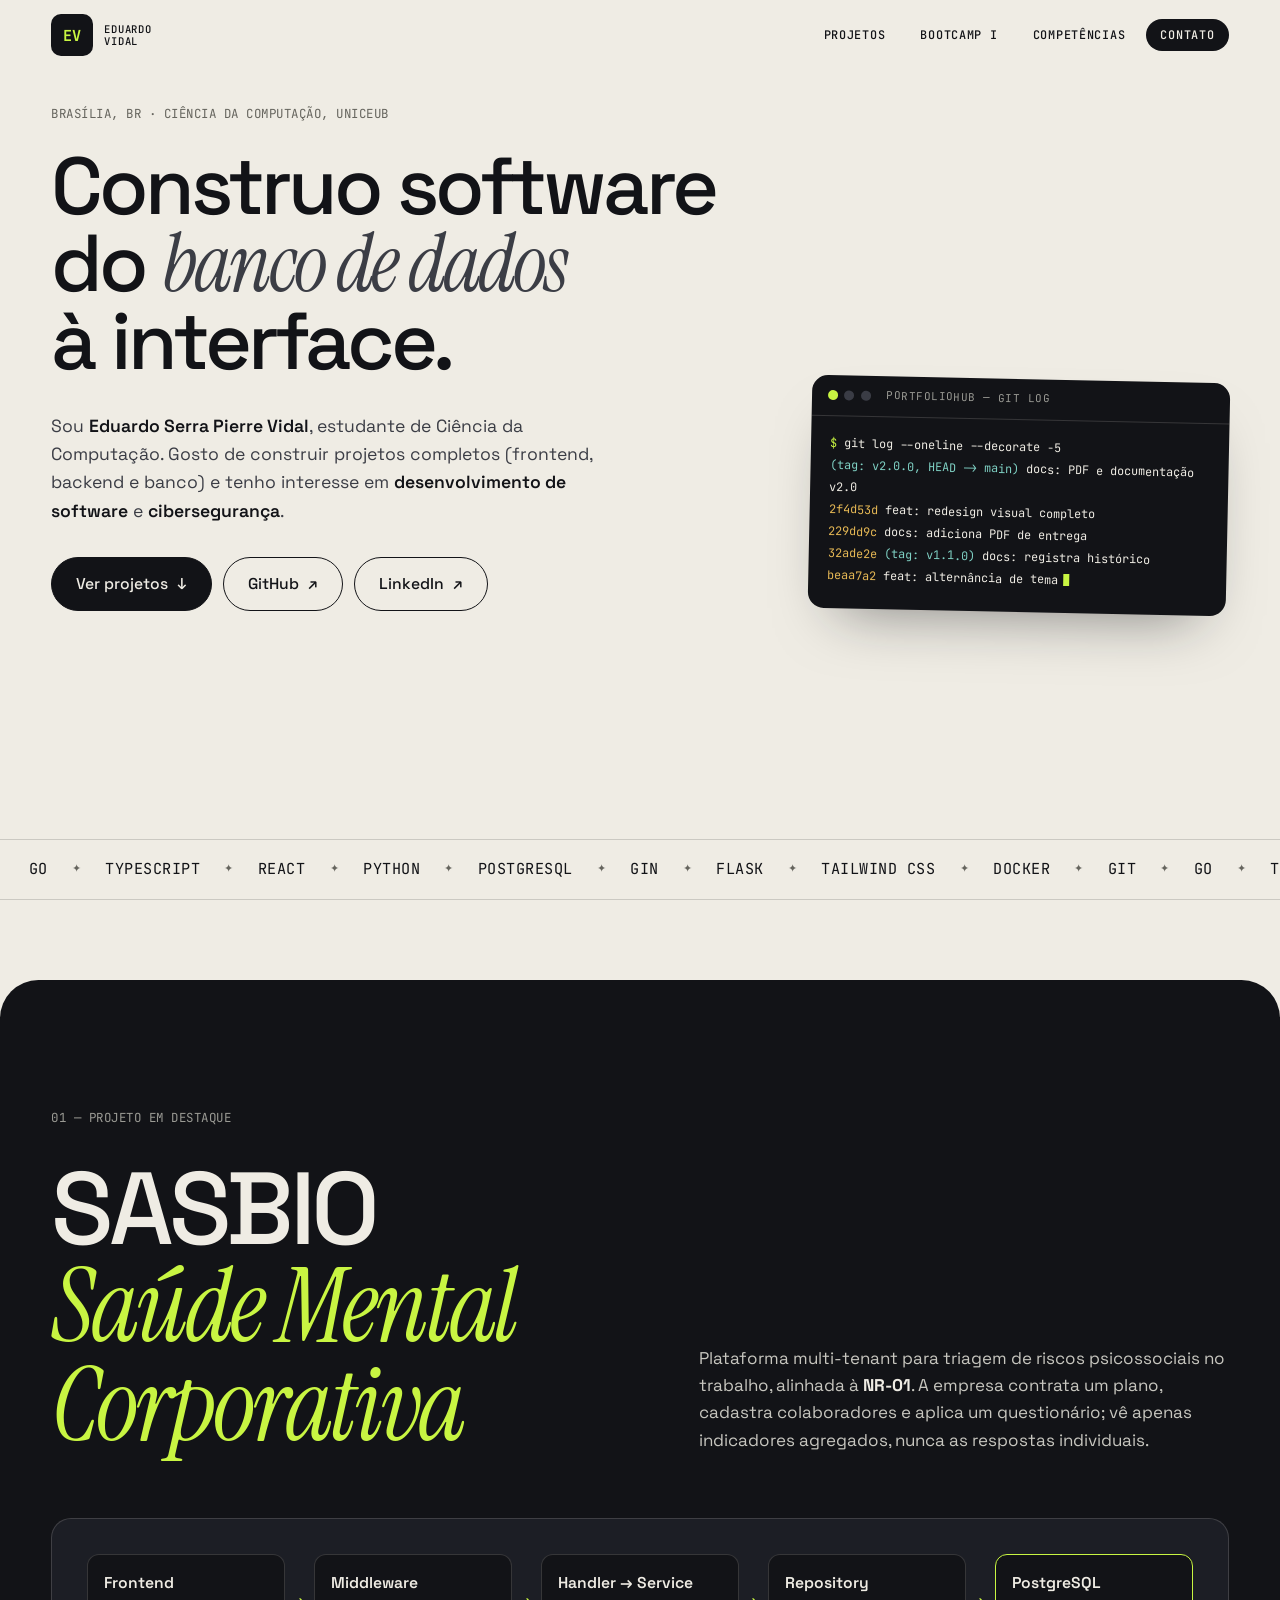
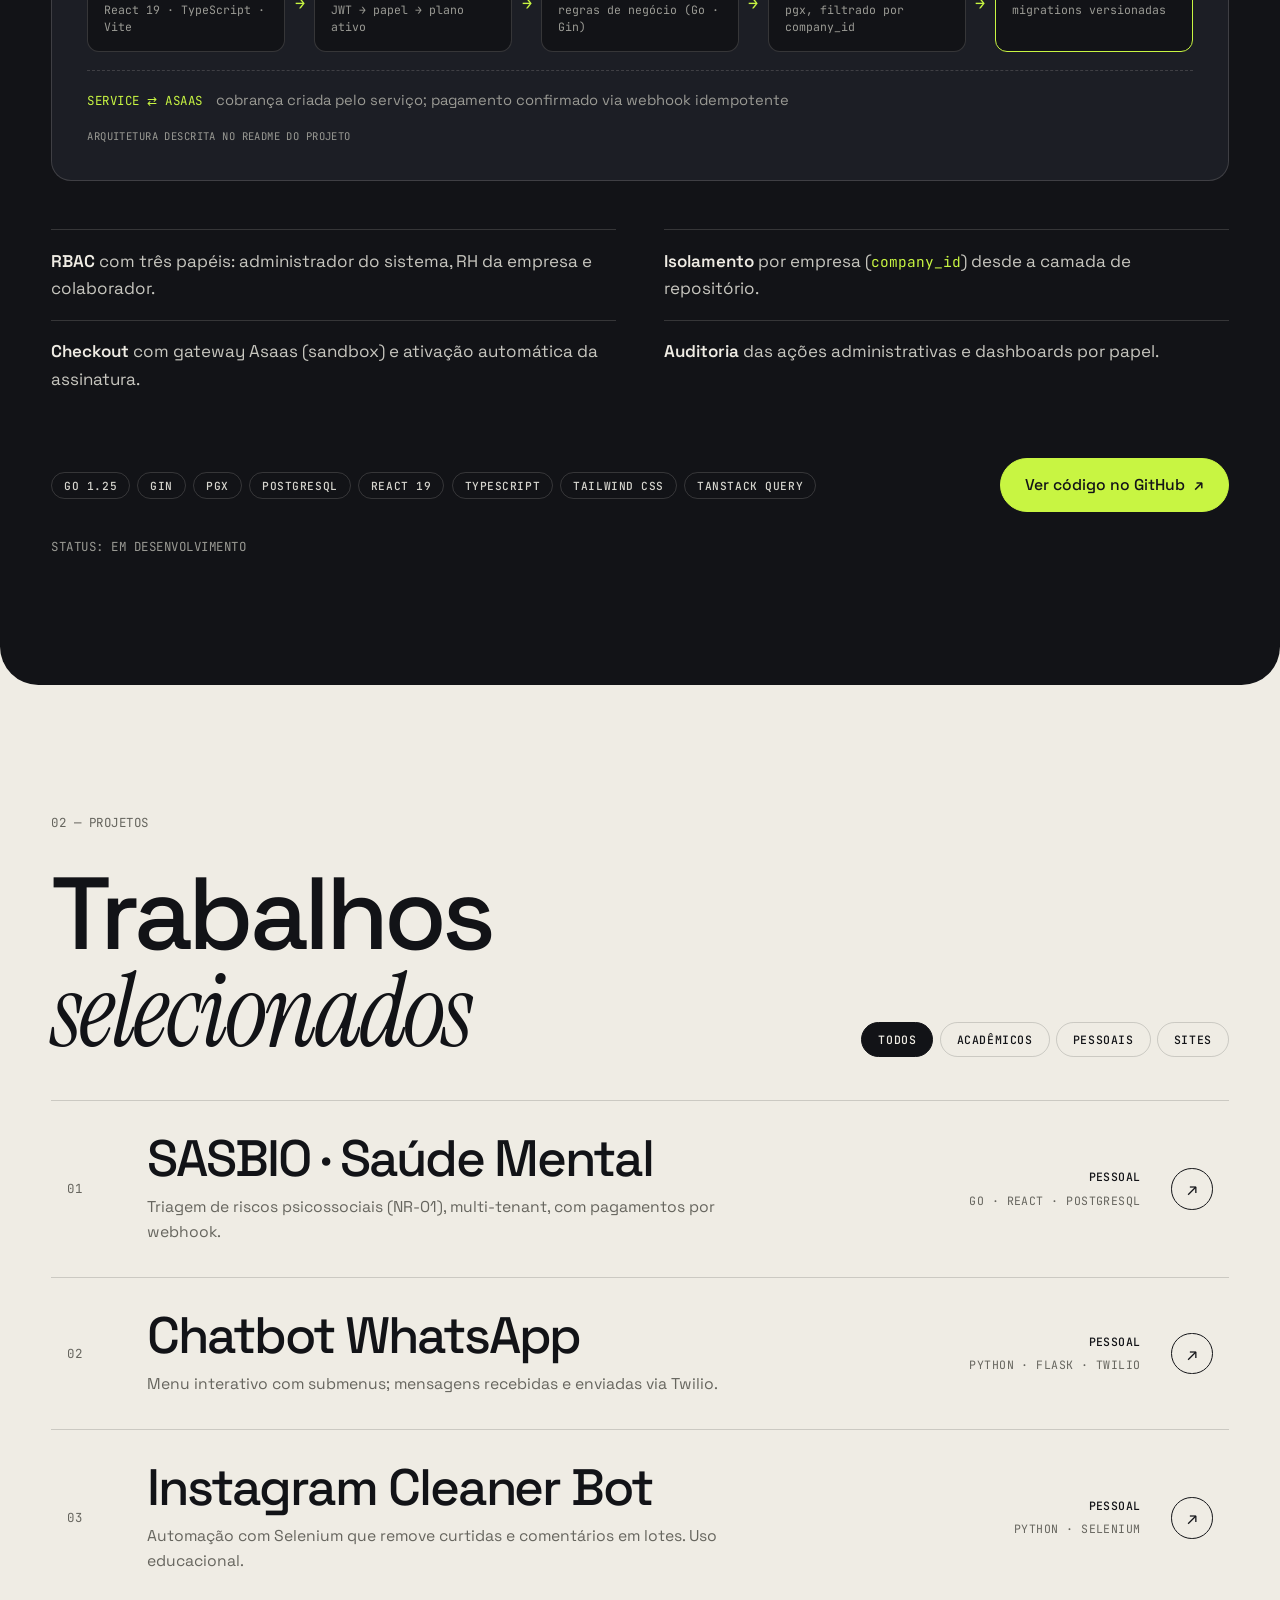
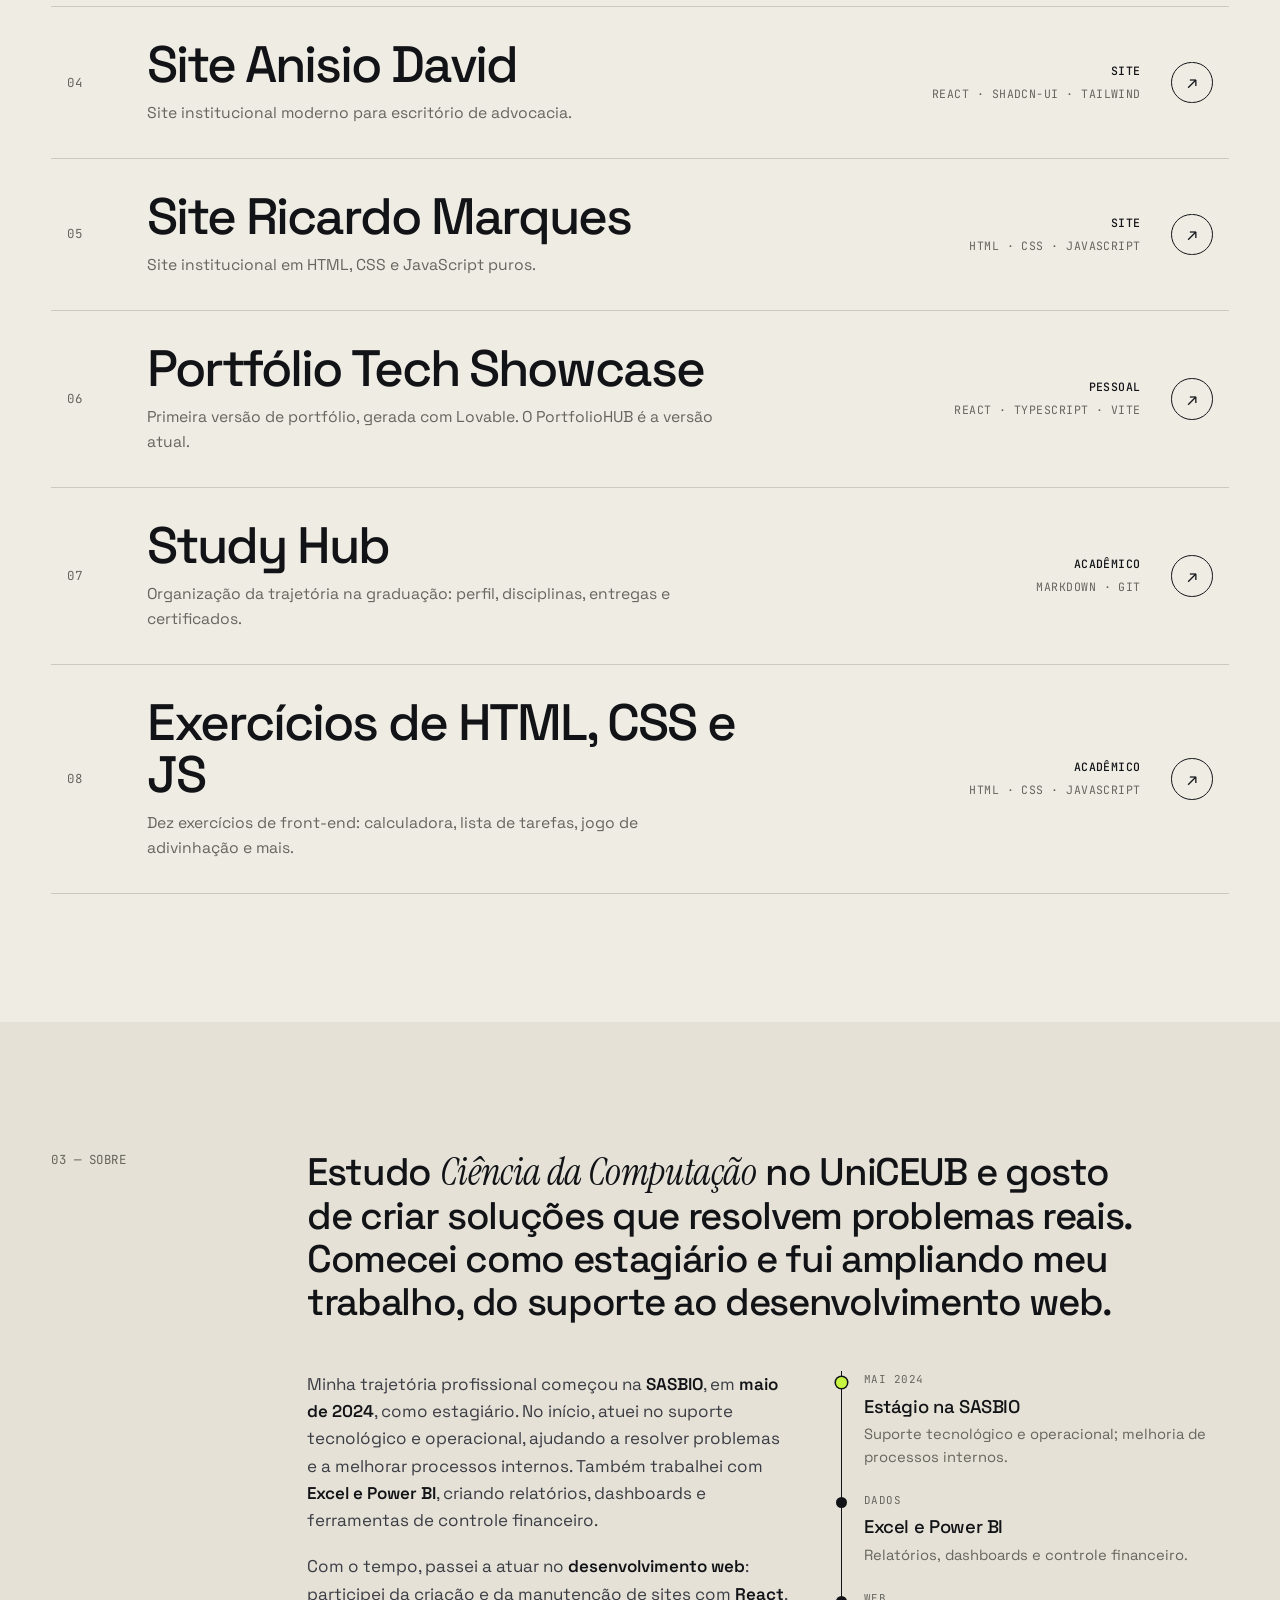
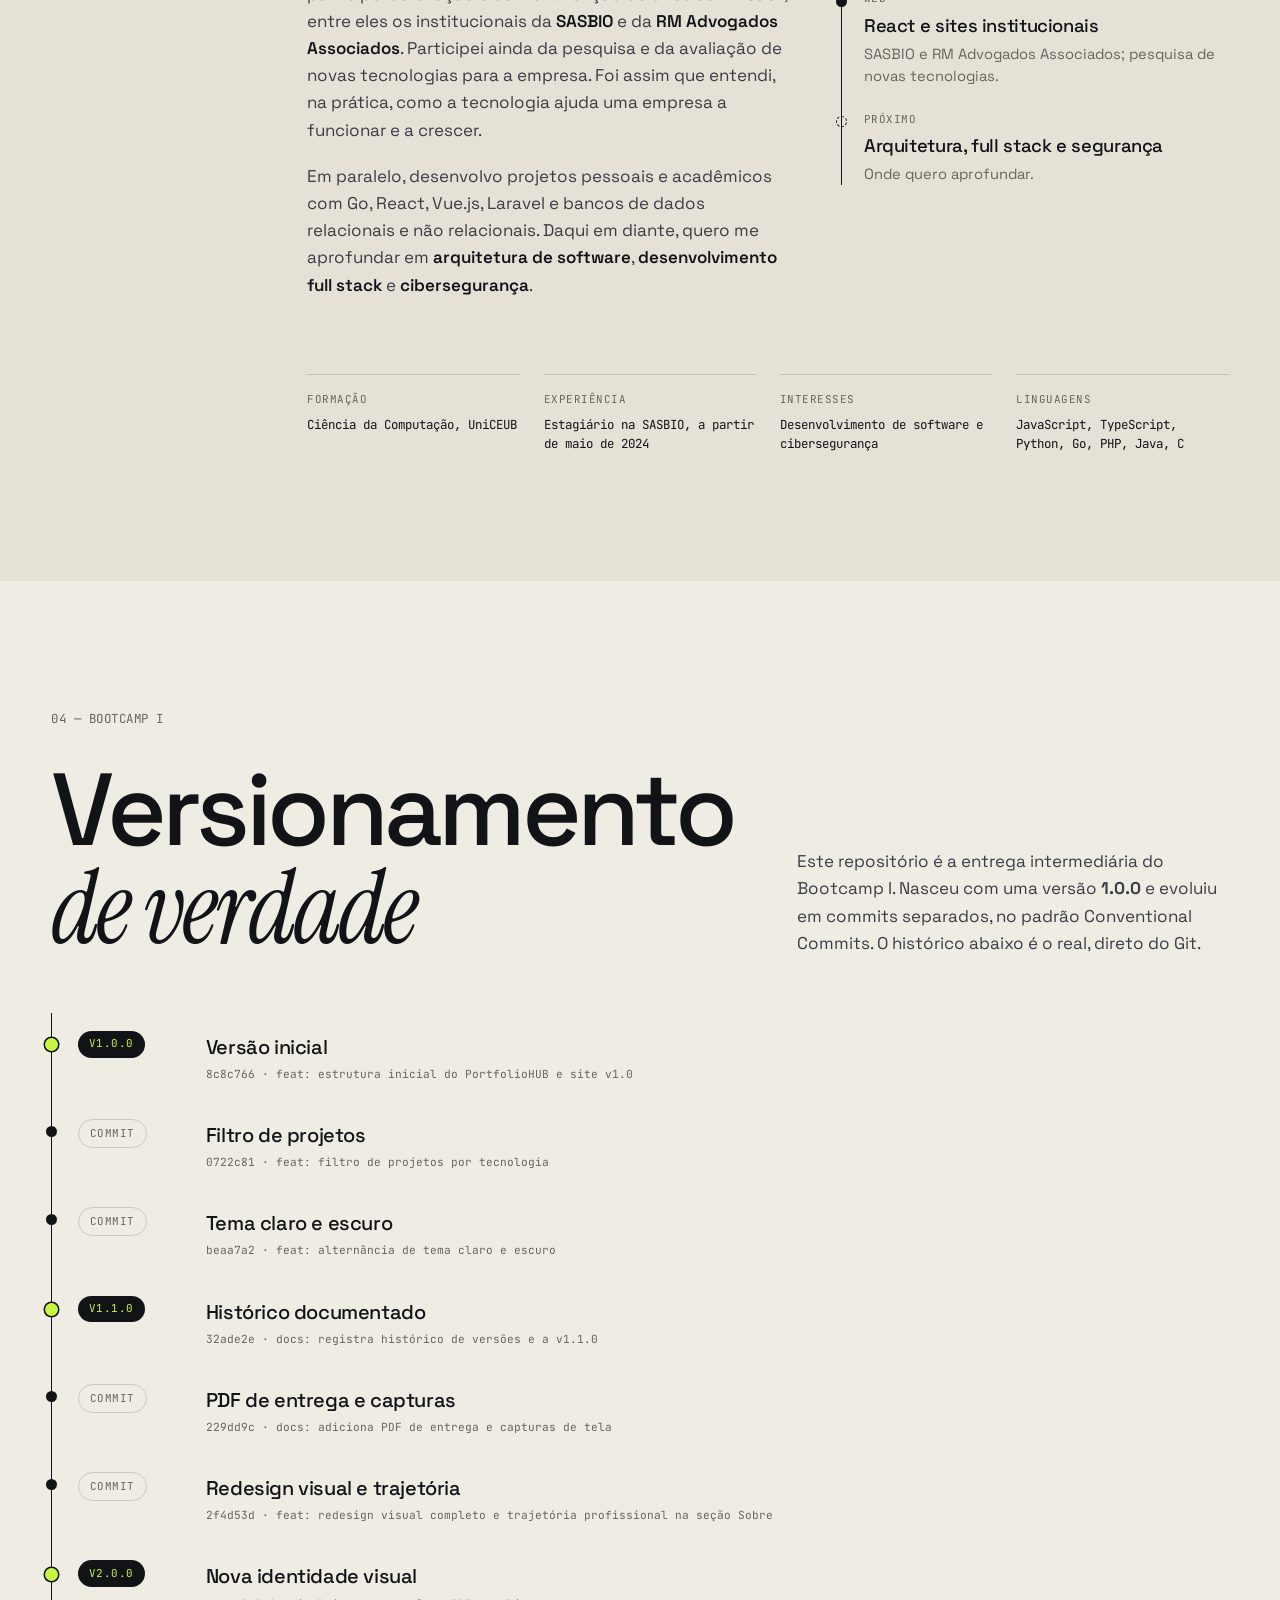
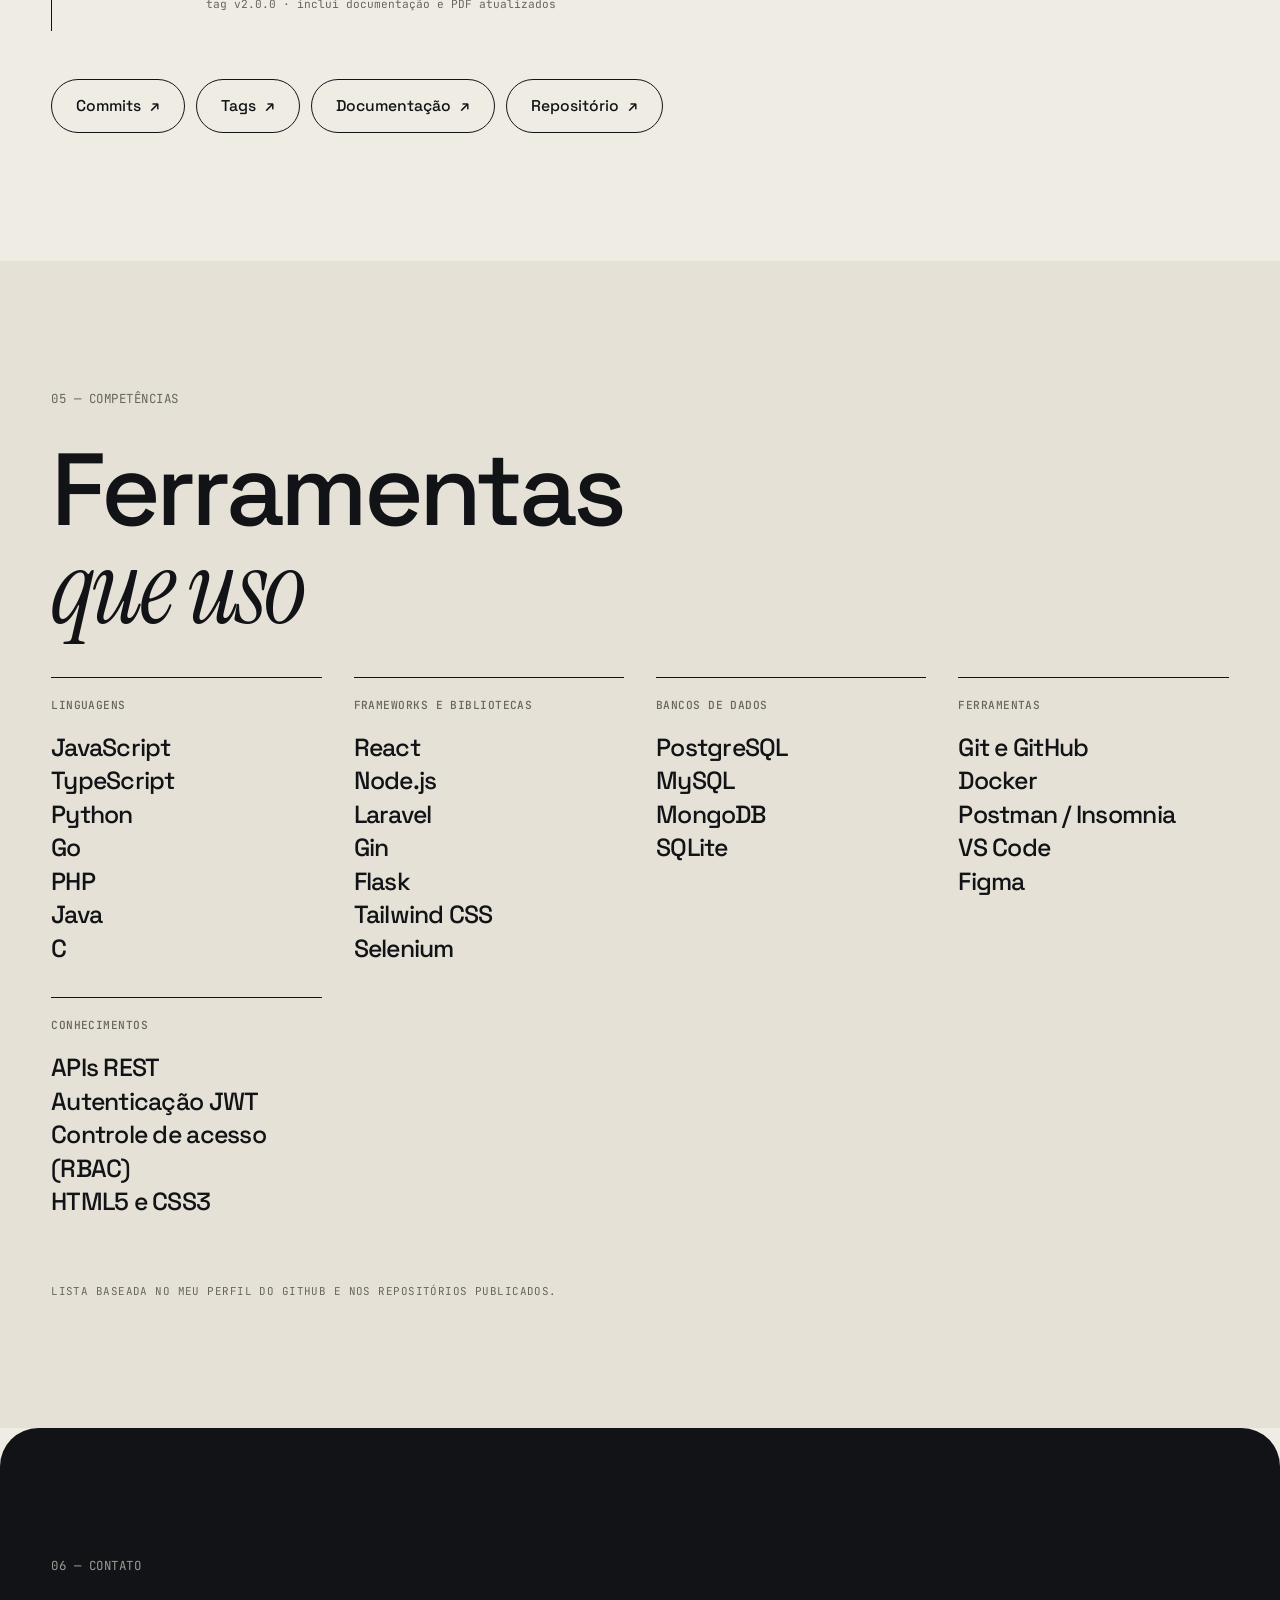
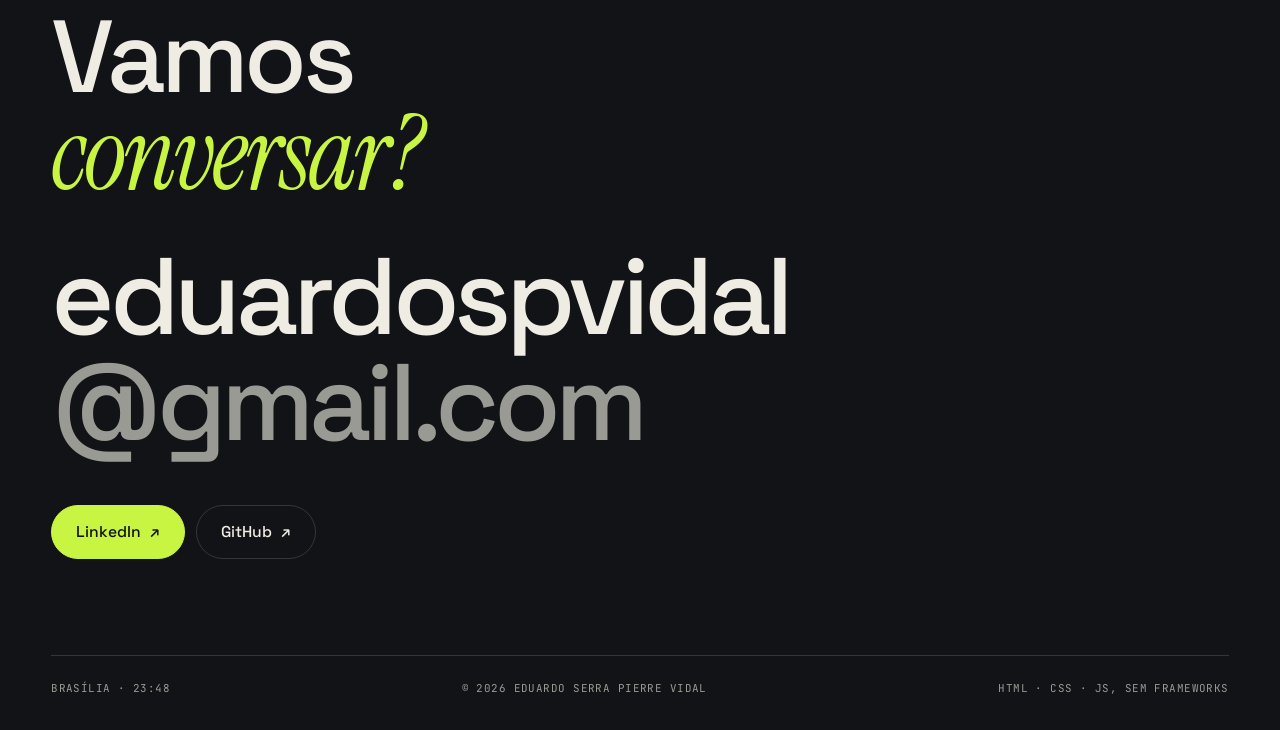
==== commit 0a86e117: "docs: atualiza documentação para a v2.0 e remove a demo da Vercel A publicação antiga na Vercel exig" ====
--- a/index.html
+++ b/index.html
@@ -59,12 +59,12 @@
 
         <aside class="terminal" aria-label="Histórico real de commits deste repositório">
           <div class="terminal-bar"><i></i><i></i><i></i><span class="mono">PortfolioHUB — git log</span></div>
-          <pre class="mono" id="term"><span class="t-dim">$</span> git log --oneline --decorate
-<span class="t-hash">229dd9c</span> <span class="t-ref">(HEAD -&gt; main)</span> docs: adiciona PDF de entrega
+          <pre class="mono" id="term"><span class="t-dim">$</span> git log --oneline --decorate -5
+<span class="t-ref">(tag: v2.0.0, HEAD -&gt; main)</span> docs: PDF e documentação v2.0
+<span class="t-hash">2f4d53d</span> feat: redesign visual completo
+<span class="t-hash">229dd9c</span> docs: adiciona PDF de entrega
 <span class="t-hash">32ade2e</span> <span class="t-ref">(tag: v1.1.0)</span> docs: registra histórico
-<span class="t-hash">beaa7a2</span> feat: alternância de tema
-<span class="t-hash">0722c81</span> feat: filtro de projetos
-<span class="t-hash">8c8c766</span> <span class="t-ref">(tag: v1.0.0)</span> feat: estrutura inicial<span class="caret"></span></pre>
+<span class="t-hash">beaa7a2</span> feat: alternância de tema<span class="caret"></span></pre>
         </aside>
       </div>
 
@@ -246,6 +246,8 @@
           <li><span class="mono tl-tag tl-dim">commit</span><div><b>Tema claro e escuro</b><span class="mono">beaa7a2 · feat: alternância de tema claro e escuro</span></div></li>
           <li><span class="mono tl-tag">v1.1.0</span><div><b>Histórico documentado</b><span class="mono">32ade2e · docs: registra histórico de versões e a v1.1.0</span></div></li>
           <li><span class="mono tl-tag tl-dim">commit</span><div><b>PDF de entrega e capturas</b><span class="mono">229dd9c · docs: adiciona PDF de entrega e capturas de tela</span></div></li>
+          <li><span class="mono tl-tag tl-dim">commit</span><div><b>Redesign visual e trajetória</b><span class="mono">2f4d53d · feat: redesign visual completo e trajetória profissional na seção Sobre</span></div></li>
+          <li><span class="mono tl-tag">v2.0.0</span><div><b>Nova identidade visual</b><span class="mono">tag v2.0.0 · inclui documentação e PDF atualizados</span></div></li>
         </ol>
 
         <div class="boot-links reveal">
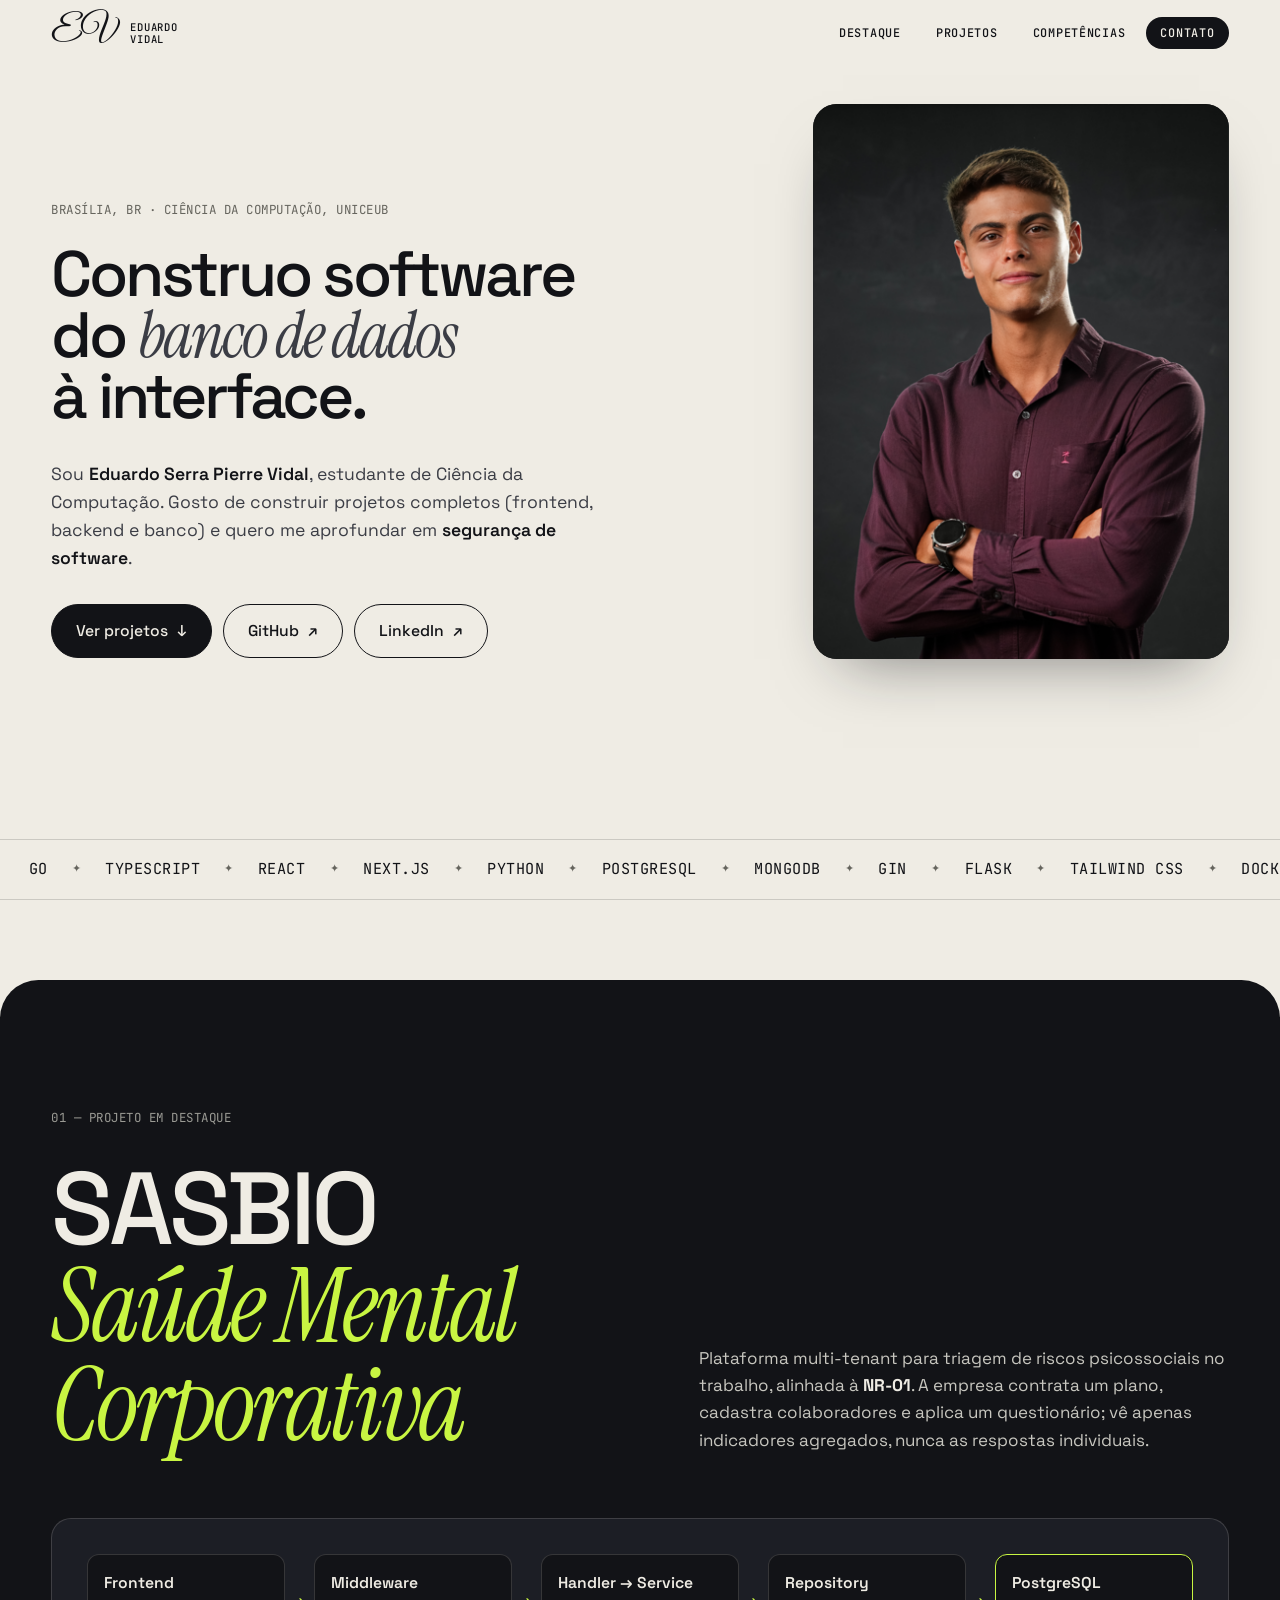
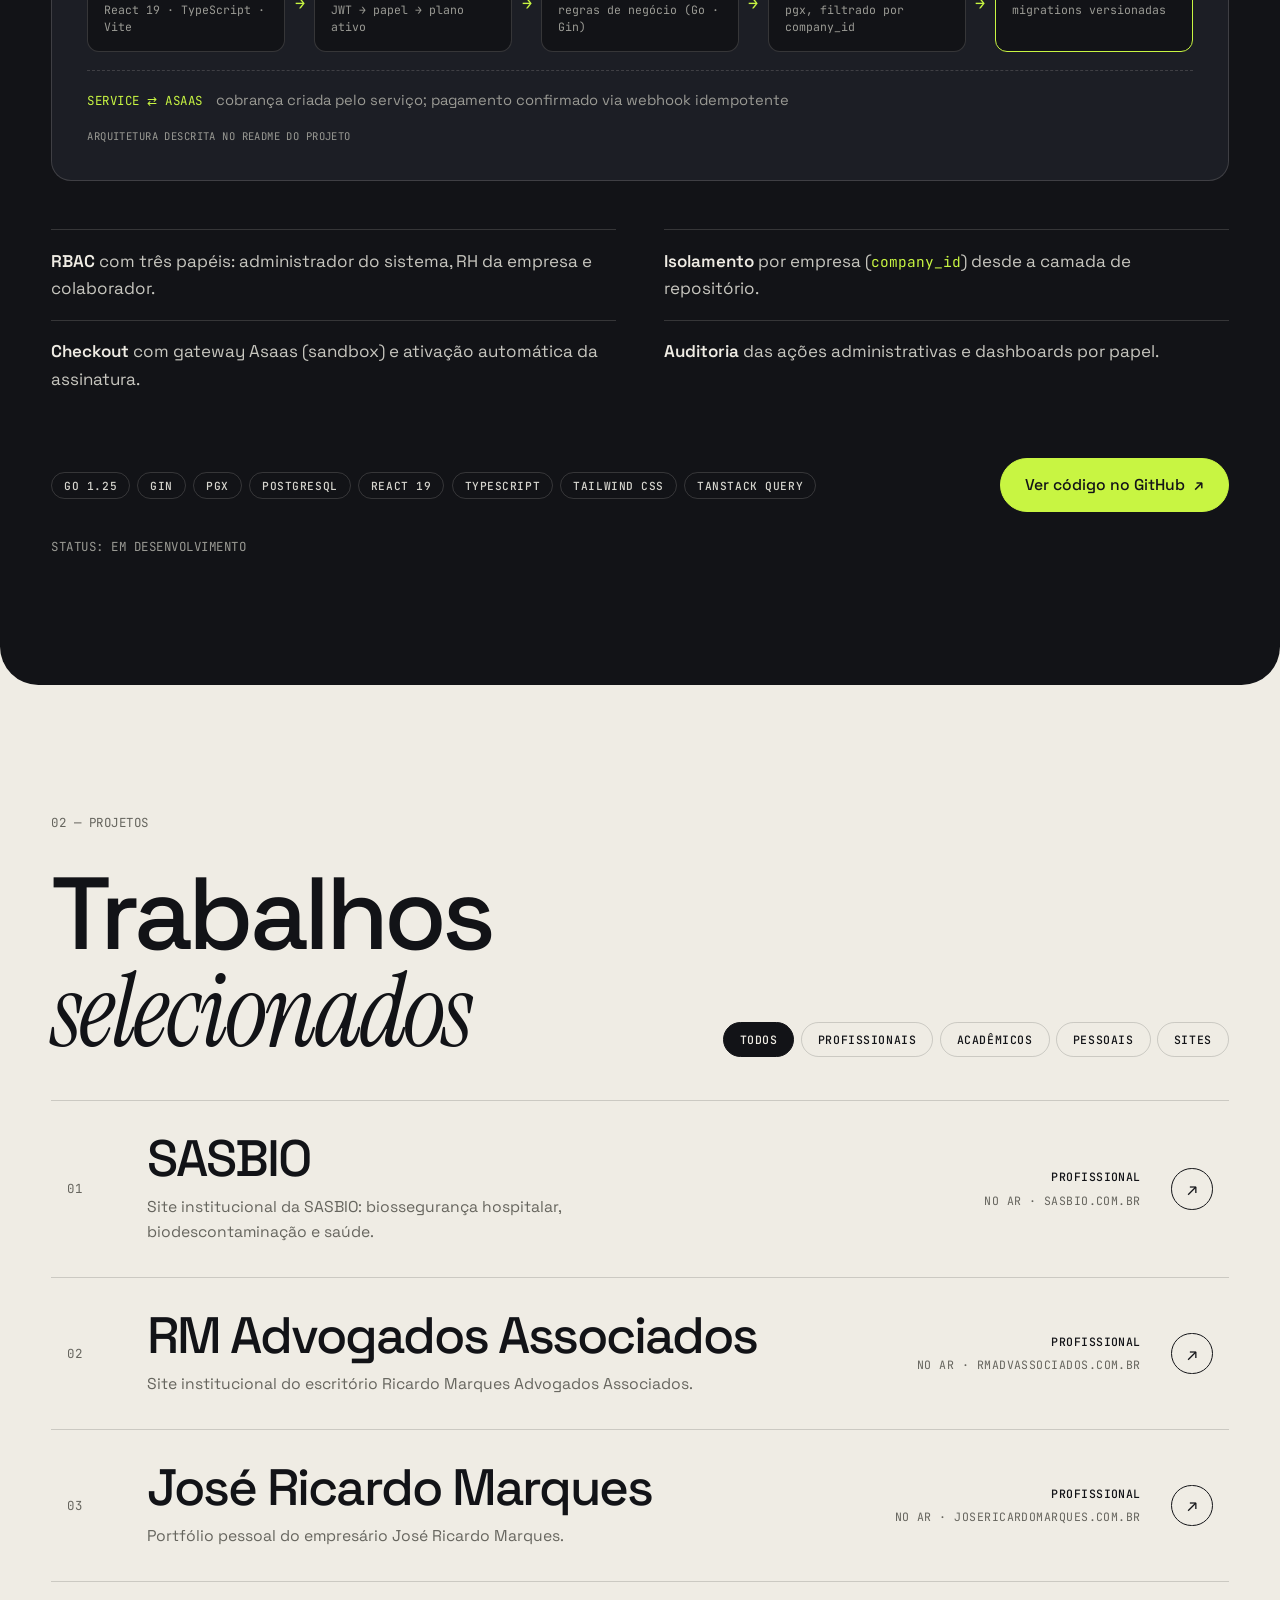
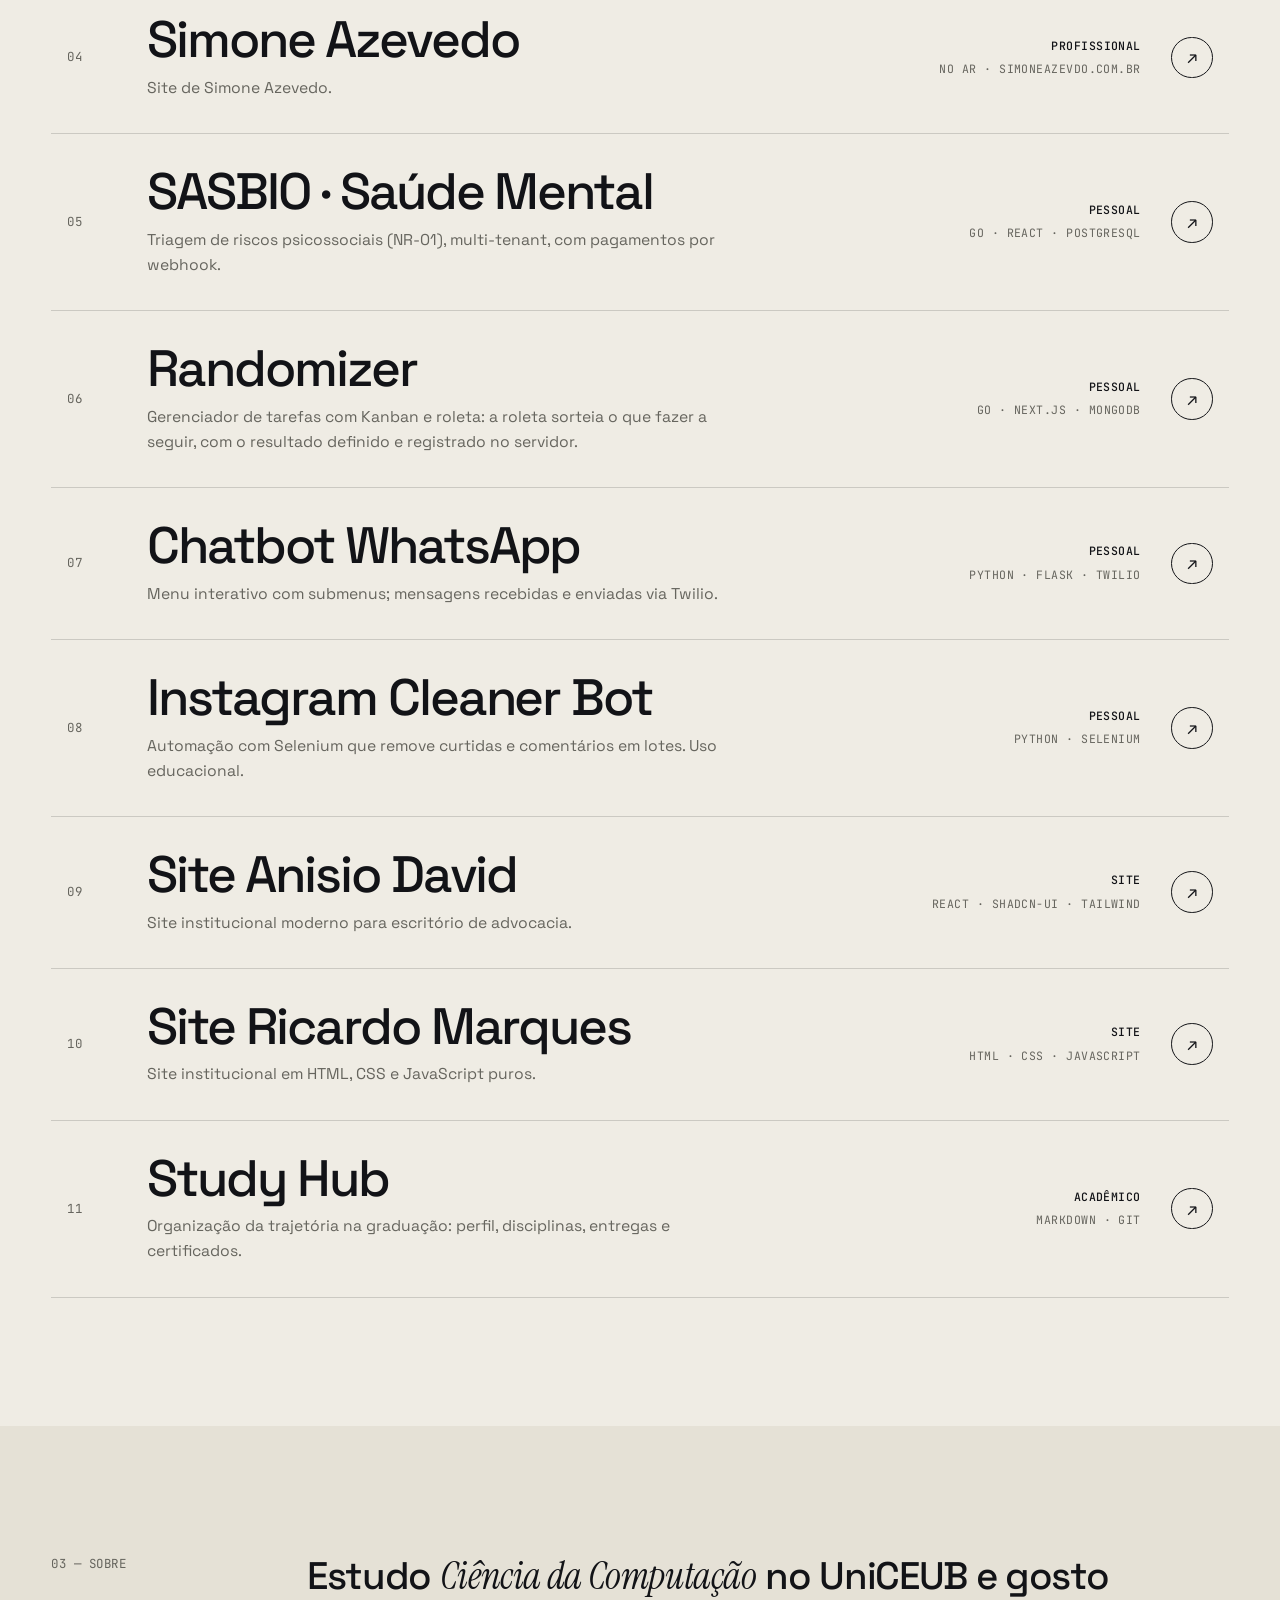
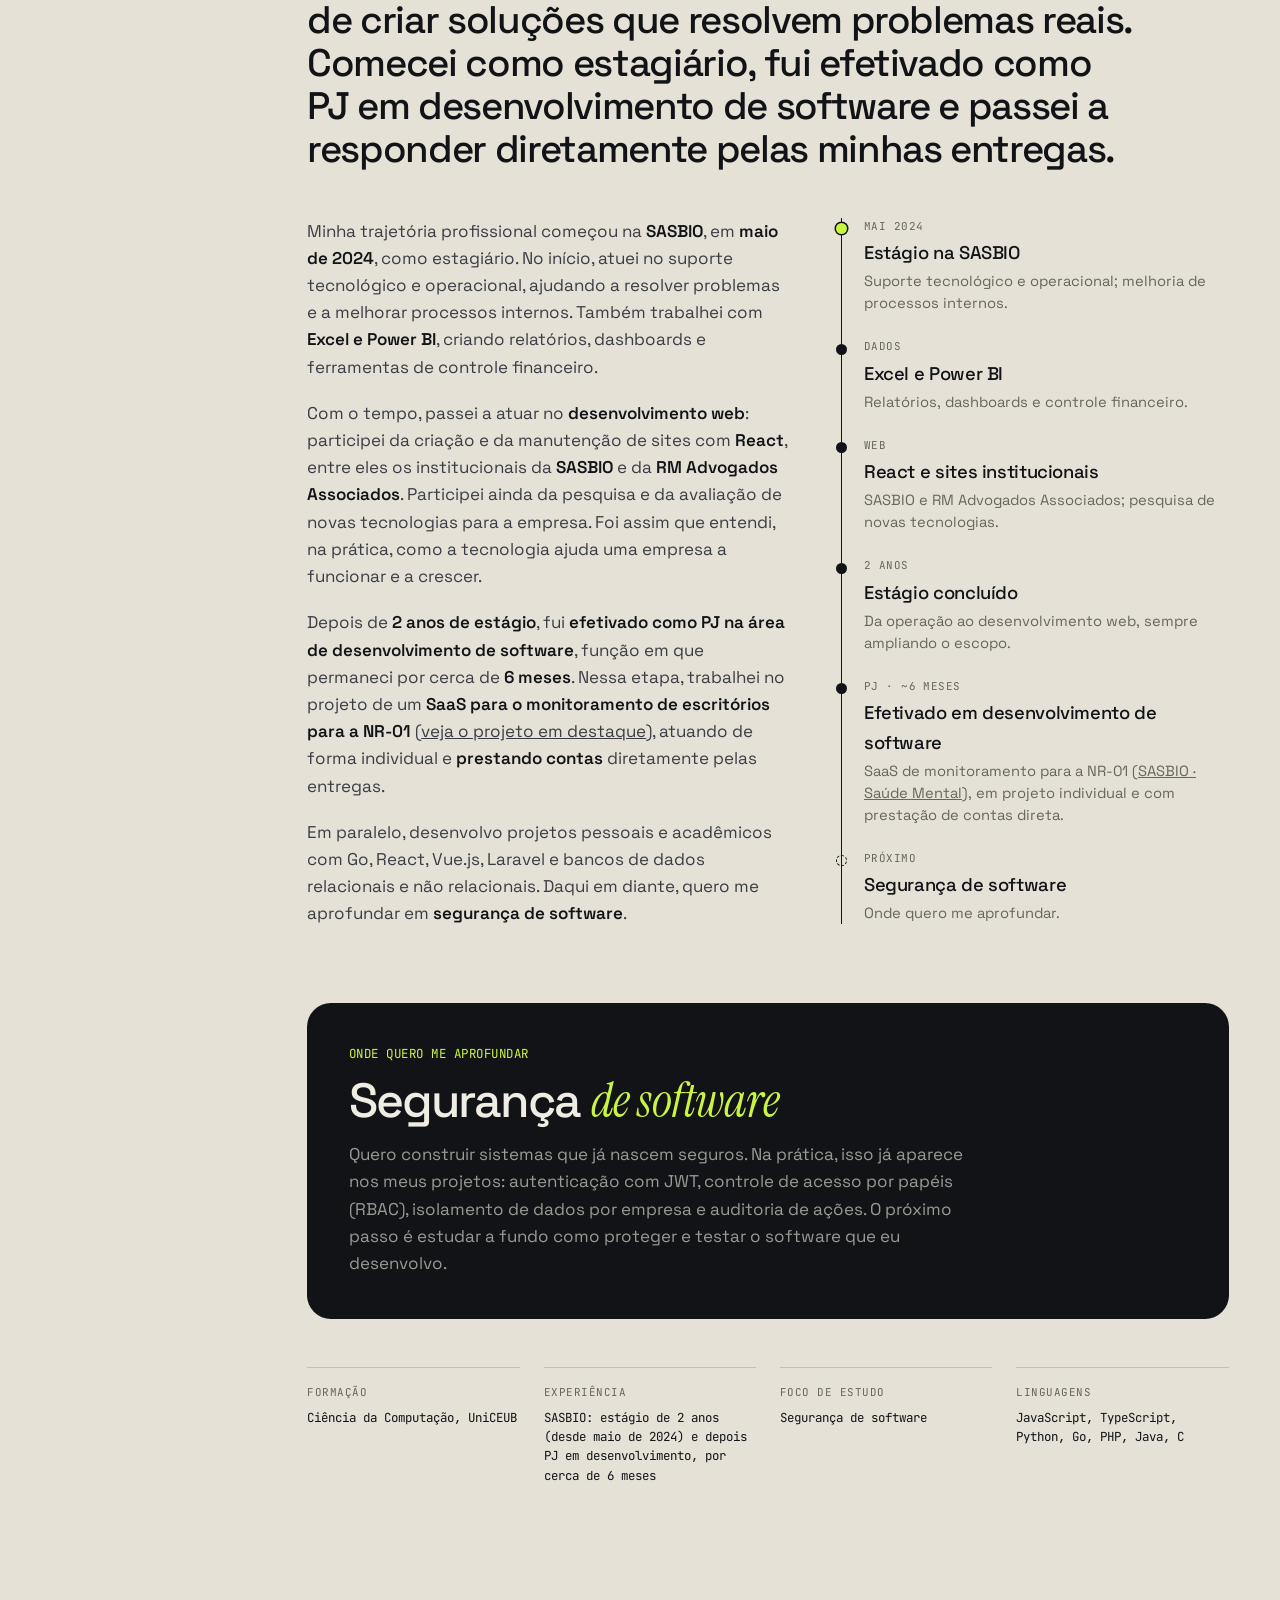
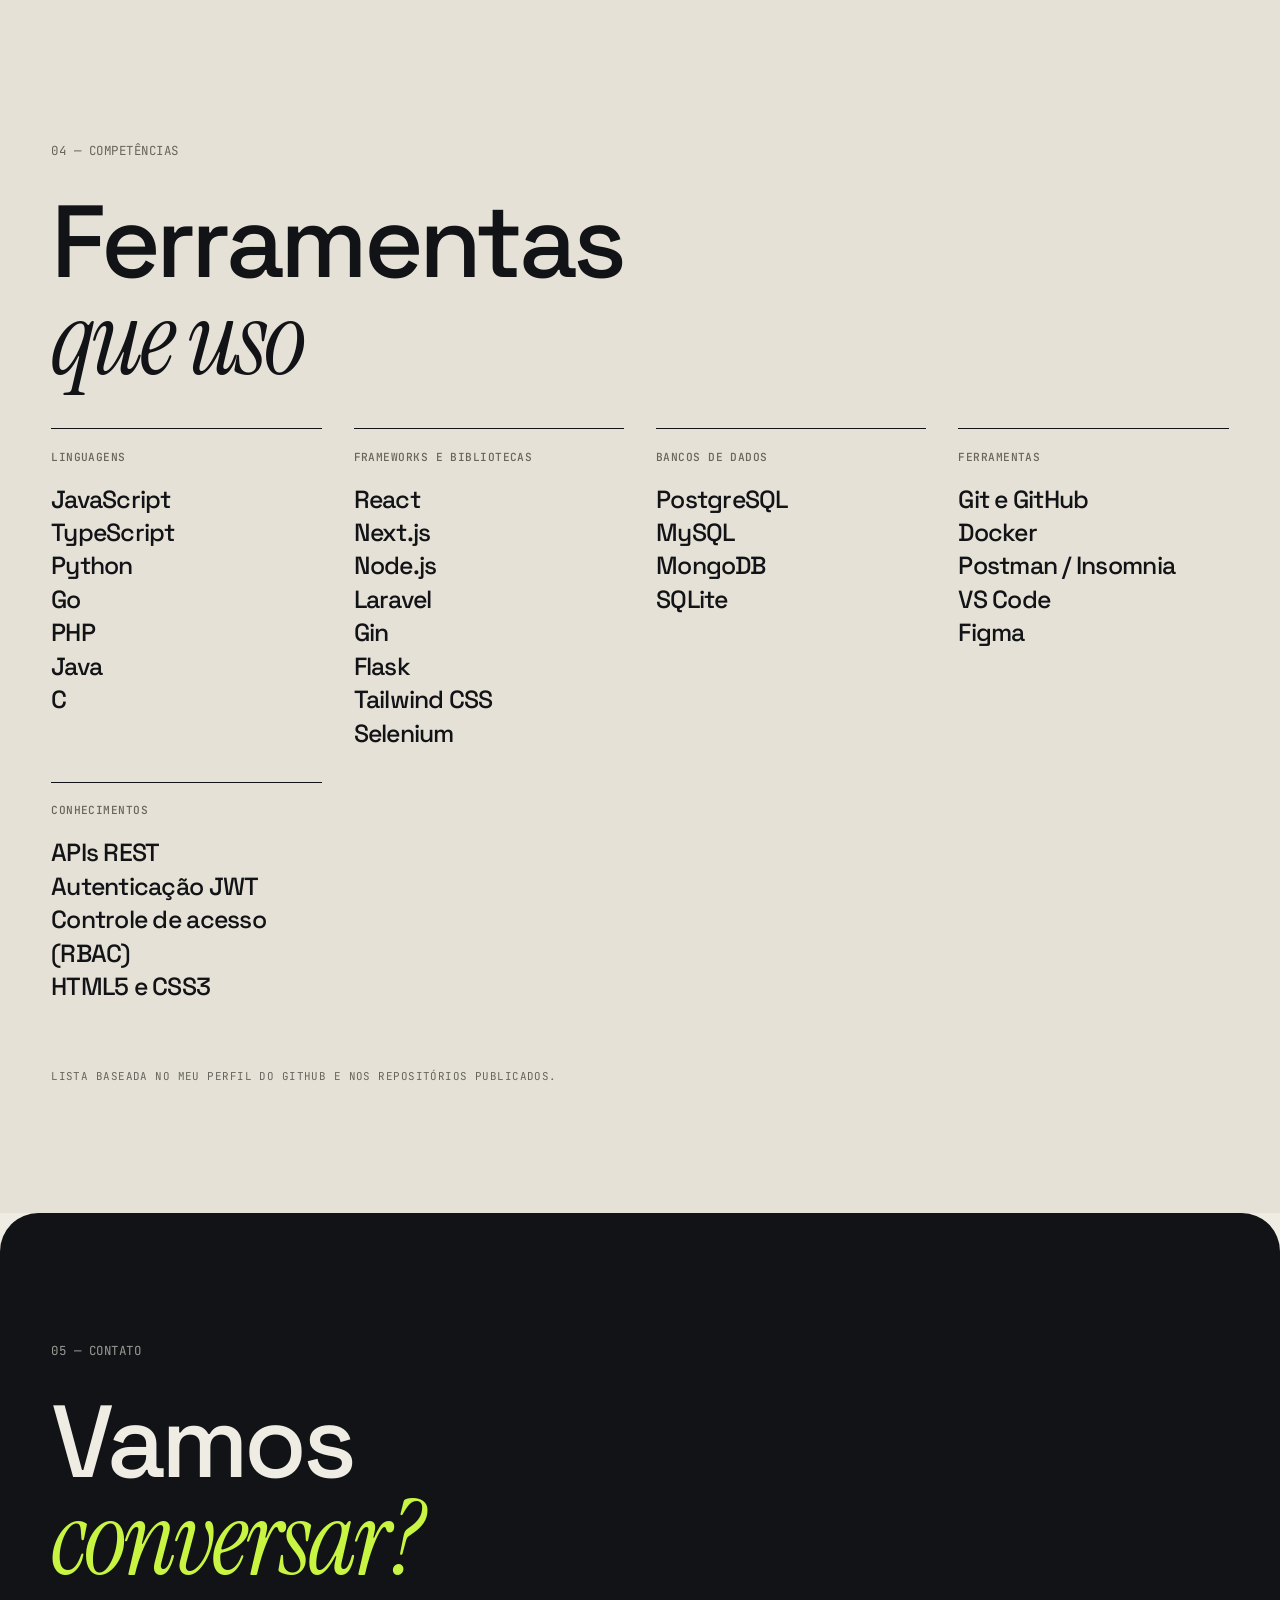
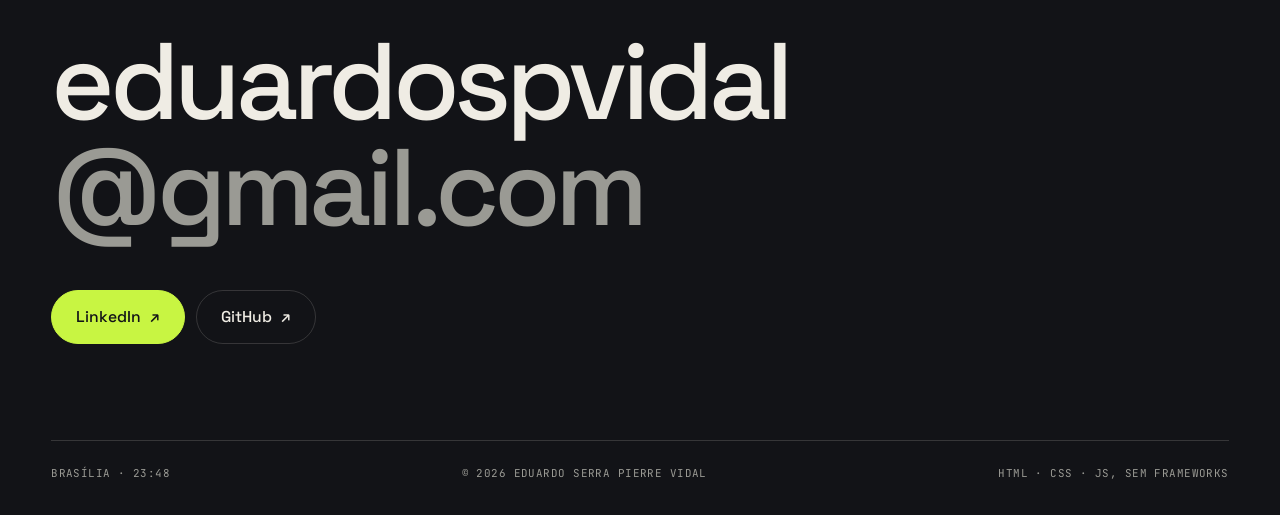
==== commit bcbc24b1: "feat: portfólio focado na carreira, retrato, projetos profissionais e foco em segurança de software " ====
--- a/index.html
+++ b/index.html
@@ -4,15 +4,15 @@
   <meta charset="UTF-8">
   <meta name="viewport" content="width=device-width, initial-scale=1">
   <title>Eduardo Vidal | Desenvolvimento de software</title>
-  <meta name="description" content="Portfólio de Eduardo Serra Pierre Vidal, estudante de Ciência da Computação (UniCEUB) com interesse em desenvolvimento de software e cibersegurança.">
+  <meta name="description" content="Portfólio de Eduardo Serra Pierre Vidal, estudante de Ciência da Computação (UniCEUB) com foco em desenvolvimento de software e interesse em segurança de software.">
   <meta name="theme-color" content="#efece4">
   <meta property="og:title" content="Eduardo Vidal | Desenvolvimento de software">
-  <meta property="og:description" content="Projetos acadêmicos e pessoais em Go, React, TypeScript e Python.">
+  <meta property="og:description" content="Projetos em Go, React, Next.js, TypeScript e Python.">
   <meta property="og:type" content="website">
   <link rel="icon" href="data:image/svg+xml,%3Csvg xmlns='http://www.w3.org/2000/svg' viewBox='0 0 32 32'%3E%3Crect width='32' height='32' rx='7' fill='%23121317'/%3E%3Ctext x='16' y='22' font-family='monospace' font-size='15' font-weight='700' text-anchor='middle' fill='%23c8f542'%3EEV%3C/text%3E%3C/svg%3E">
   <link rel="preconnect" href="https://fonts.googleapis.com">
   <link rel="preconnect" href="https://fonts.gstatic.com" crossorigin>
-  <link rel="stylesheet" href="https://fonts.googleapis.com/css2?family=Instrument+Serif:ital@0;1&family=JetBrains+Mono:wght@400;500&family=Space+Grotesk:wght@400;500;600;700&display=swap">
+  <link rel="stylesheet" href="https://fonts.googleapis.com/css2?family=Instrument+Serif:ital@0;1&family=Great+Vibes&family=JetBrains+Mono:wght@400;500&family=Space+Grotesk:wght@400;500;600;700&display=swap">
   <link rel="stylesheet" href="css/style.css">
   <script>document.documentElement.classList.add('js');</script>
   <script src="js/main.js" defer></script>
@@ -29,8 +29,8 @@
     <a class="logo" href="#inicio" aria-label="Eduardo Vidal, início"><span>EV</span><small>Eduardo<br>Vidal</small></a>
     <nav class="nav" aria-label="Navegação principal">
       <ul class="nav-links" id="menu">
+        <li><a href="#destaque">Destaque</a></li>
         <li><a href="#projetos">Projetos</a></li>
-        <li><a href="#bootcamp">Bootcamp I</a></li>
         <li><a href="#competencias">Competências</a></li>
         <li><a class="nav-cta" href="#contato">Contato</a></li>
       </ul>
@@ -49,7 +49,7 @@
             <span class="line"><span>do <em>banco de dados</em></span></span>
             <span class="line"><span>à interface.</span></span>
           </h1>
-          <p class="lead">Sou <strong>Eduardo Serra Pierre Vidal</strong>, estudante de Ciência da Computação. Gosto de construir projetos completos (frontend, backend e banco) e tenho interesse em <strong>desenvolvimento de software</strong> e <strong>cibersegurança</strong>.</p>
+          <p class="lead">Sou <strong>Eduardo Serra Pierre Vidal</strong>, estudante de Ciência da Computação. Gosto de construir projetos completos (frontend, backend e banco) e quero me aprofundar em <strong>segurança de software</strong>.</p>
           <div class="cta-row">
             <a class="pill pill-solid magnetic" href="#projetos">Ver projetos <span aria-hidden="true">↓</span></a>
             <a class="pill magnetic" href="https://github.com/eduspv" target="_blank" rel="noopener">GitHub <span aria-hidden="true">↗</span></a>
@@ -57,21 +57,17 @@
           </div>
         </div>
 
-        <aside class="terminal" aria-label="Histórico real de commits deste repositório">
-          <div class="terminal-bar"><i></i><i></i><i></i><span class="mono">PortfolioHUB — git log</span></div>
-          <pre class="mono" id="term"><span class="t-dim">$</span> git log --oneline --decorate -5
-<span class="t-ref">(tag: v2.0.0, HEAD -&gt; main)</span> docs: PDF e documentação v2.0
-<span class="t-hash">2f4d53d</span> feat: redesign visual completo
-<span class="t-hash">229dd9c</span> docs: adiciona PDF de entrega
-<span class="t-hash">32ade2e</span> <span class="t-ref">(tag: v1.1.0)</span> docs: registra histórico
-<span class="t-hash">beaa7a2</span> feat: alternância de tema<span class="caret"></span></pre>
-        </aside>
+        <div class="hero-side">
+        <figure class="portrait">
+          <img src="assets/images/retrato.png" alt="Retrato de Eduardo Serra Pierre Vidal" width="422" height="616" fetchpriority="high">
+        </figure>
+        </div>
       </div>
 
       <div class="marquee" aria-label="Tecnologias utilizadas">
         <div class="marquee-track mono" aria-hidden="true">
-          <span>Go</span><span>TypeScript</span><span>React</span><span>Python</span><span>PostgreSQL</span><span>Gin</span><span>Flask</span><span>Tailwind CSS</span><span>Docker</span><span>Git</span>
-          <span>Go</span><span>TypeScript</span><span>React</span><span>Python</span><span>PostgreSQL</span><span>Gin</span><span>Flask</span><span>Tailwind CSS</span><span>Docker</span><span>Git</span>
+          <span>Go</span><span>TypeScript</span><span>React</span><span>Next.js</span><span>Python</span><span>PostgreSQL</span><span>MongoDB</span><span>Gin</span><span>Flask</span><span>Tailwind CSS</span><span>Docker</span><span>Git</span>
+          <span>Go</span><span>TypeScript</span><span>React</span><span>Next.js</span><span>Python</span><span>PostgreSQL</span><span>MongoDB</span><span>Gin</span><span>Flask</span><span>Tailwind CSS</span><span>Docker</span><span>Git</span>
         </div>
       </div>
     </section>
@@ -124,6 +120,7 @@
           <h2>Trabalhos<br><em>selecionados</em></h2>
           <div class="filters" role="group" aria-label="Filtrar projetos" hidden>
             <button type="button" data-f="todos" aria-pressed="true">Todos</button>
+            <button type="button" data-f="profissional" aria-pressed="false">Profissionais</button>
             <button type="button" data-f="academico" aria-pressed="false">Acadêmicos</button>
             <button type="button" data-f="pessoal" aria-pressed="false">Pessoais</button>
             <button type="button" data-f="site" aria-pressed="false">Sites</button>
@@ -131,17 +128,57 @@
         </div>
 
         <ol class="rows">
+          <li class="row reveal" data-cat="profissional">
+            <a href="https://www.sasbio.com.br" target="_blank" rel="noopener">
+              <span class="row-n mono">01</span>
+              <span class="row-main"><span class="row-title">SASBIO</span><span class="row-desc">Site institucional da SASBIO: biossegurança hospitalar, biodescontaminação e saúde.</span></span>
+              <span class="row-meta mono"><span class="row-cat">Profissional</span><span>No ar · sasbio.com.br</span></span>
+              <span class="row-go" aria-hidden="true">↗</span>
+            </a>
+          </li>
+          <li class="row reveal" data-cat="profissional">
+            <a href="https://rmadvassociados.com.br" target="_blank" rel="noopener">
+              <span class="row-n mono">02</span>
+              <span class="row-main"><span class="row-title">RM Advogados Associados</span><span class="row-desc">Site institucional do escritório Ricardo Marques Advogados Associados.</span></span>
+              <span class="row-meta mono"><span class="row-cat">Profissional</span><span>No ar · rmadvassociados.com.br</span></span>
+              <span class="row-go" aria-hidden="true">↗</span>
+            </a>
+          </li>
+          <li class="row reveal" data-cat="profissional">
+            <a href="https://www.josericardomarques.com.br" target="_blank" rel="noopener">
+              <span class="row-n mono">03</span>
+              <span class="row-main"><span class="row-title">José Ricardo Marques</span><span class="row-desc">Portfólio pessoal do empresário José Ricardo Marques.</span></span>
+              <span class="row-meta mono"><span class="row-cat">Profissional</span><span>No ar · josericardomarques.com.br</span></span>
+              <span class="row-go" aria-hidden="true">↗</span>
+            </a>
+          </li>
+          <li class="row reveal" data-cat="profissional">
+            <a href="https://www.simoneazevdo.com.br" target="_blank" rel="noopener">
+              <span class="row-n mono">04</span>
+              <span class="row-main"><span class="row-title">Simone Azevedo</span><span class="row-desc">Site de Simone Azevedo.</span></span>
+              <span class="row-meta mono"><span class="row-cat">Profissional</span><span>No ar · simoneazevdo.com.br</span></span>
+              <span class="row-go" aria-hidden="true">↗</span>
+            </a>
+          </li>
           <li class="row reveal" data-cat="pessoal">
             <a href="https://github.com/eduspv/Plataforma-Saude-Mental" target="_blank" rel="noopener">
-              <span class="row-n mono">01</span>
+              <span class="row-n mono">05</span>
               <span class="row-main"><span class="row-title">SASBIO · Saúde Mental</span><span class="row-desc">Triagem de riscos psicossociais (NR-01), multi-tenant, com pagamentos por webhook.</span></span>
               <span class="row-meta mono"><span class="row-cat">Pessoal</span><span>Go · React · PostgreSQL</span></span>
               <span class="row-go" aria-hidden="true">↗</span>
             </a>
           </li>
           <li class="row reveal" data-cat="pessoal">
+            <a href="https://github.com/eduspv/roullete" target="_blank" rel="noopener">
+              <span class="row-n mono">06</span>
+              <span class="row-main"><span class="row-title">Randomizer</span><span class="row-desc">Gerenciador de tarefas com Kanban e roleta: a roleta sorteia o que fazer a seguir, com o resultado definido e registrado no servidor.</span></span>
+              <span class="row-meta mono"><span class="row-cat">Pessoal</span><span>Go · Next.js · MongoDB</span></span>
+              <span class="row-go" aria-hidden="true">↗</span>
+            </a>
+          </li>
+          <li class="row reveal" data-cat="pessoal">
             <a href="https://github.com/eduspv/Chatbot-Whatsapp" target="_blank" rel="noopener">
-              <span class="row-n mono">02</span>
+              <span class="row-n mono">07</span>
               <span class="row-main"><span class="row-title">Chatbot WhatsApp</span><span class="row-desc">Menu interativo com submenus; mensagens recebidas e enviadas via Twilio.</span></span>
               <span class="row-meta mono"><span class="row-cat">Pessoal</span><span>Python · Flask · Twilio</span></span>
               <span class="row-go" aria-hidden="true">↗</span>
@@ -149,7 +186,7 @@
           </li>
           <li class="row reveal" data-cat="pessoal">
             <a href="https://github.com/eduspv/Deleting-Instagram-Bot" target="_blank" rel="noopener">
-              <span class="row-n mono">03</span>
+              <span class="row-n mono">08</span>
               <span class="row-main"><span class="row-title">Instagram Cleaner Bot</span><span class="row-desc">Automação com Selenium que remove curtidas e comentários em lotes. Uso educacional.</span></span>
               <span class="row-meta mono"><span class="row-cat">Pessoal</span><span>Python · Selenium</span></span>
               <span class="row-go" aria-hidden="true">↗</span>
@@ -157,7 +194,7 @@
           </li>
           <li class="row reveal" data-cat="site">
             <a href="https://github.com/eduspv/Anisio-David-Website" target="_blank" rel="noopener">
-              <span class="row-n mono">04</span>
+              <span class="row-n mono">09</span>
               <span class="row-main"><span class="row-title">Site Anisio David</span><span class="row-desc">Site institucional moderno para escritório de advocacia.</span></span>
               <span class="row-meta mono"><span class="row-cat">Site</span><span>React · shadcn-ui · Tailwind</span></span>
               <span class="row-go" aria-hidden="true">↗</span>
@@ -165,33 +202,17 @@
           </li>
           <li class="row reveal" data-cat="site">
             <a href="https://github.com/eduspv/Site-Ricardo-Marques" target="_blank" rel="noopener">
-              <span class="row-n mono">05</span>
+              <span class="row-n mono">10</span>
               <span class="row-main"><span class="row-title">Site Ricardo Marques</span><span class="row-desc">Site institucional em HTML, CSS e JavaScript puros.</span></span>
               <span class="row-meta mono"><span class="row-cat">Site</span><span>HTML · CSS · JavaScript</span></span>
               <span class="row-go" aria-hidden="true">↗</span>
             </a>
           </li>
-          <li class="row reveal" data-cat="pessoal">
-            <a href="https://github.com/eduspv/portfolio" target="_blank" rel="noopener">
-              <span class="row-n mono">06</span>
-              <span class="row-main"><span class="row-title">Portfólio Tech Showcase</span><span class="row-desc">Primeira versão de portfólio, gerada com Lovable. O PortfolioHUB é a versão atual.</span></span>
-              <span class="row-meta mono"><span class="row-cat">Pessoal</span><span>React · TypeScript · Vite</span></span>
-              <span class="row-go" aria-hidden="true">↗</span>
-            </a>
-          </li>
           <li class="row reveal" data-cat="academico">
             <a href="https://github.com/eduspv/Study-Hub-Eduardo-Vidal-" target="_blank" rel="noopener">
-              <span class="row-n mono">07</span>
+              <span class="row-n mono">11</span>
               <span class="row-main"><span class="row-title">Study Hub</span><span class="row-desc">Organização da trajetória na graduação: perfil, disciplinas, entregas e certificados.</span></span>
               <span class="row-meta mono"><span class="row-cat">Acadêmico</span><span>Markdown · Git</span></span>
-              <span class="row-go" aria-hidden="true">↗</span>
-            </a>
-          </li>
-          <li class="row reveal" data-cat="academico">
-            <a href="https://github.com/eduspv/exerciciosrafael" target="_blank" rel="noopener">
-              <span class="row-n mono">08</span>
-              <span class="row-main"><span class="row-title">Exercícios de HTML, CSS e JS</span><span class="row-desc">Dez exercícios de front-end: calculadora, lista de tarefas, jogo de adivinhação e mais.</span></span>
-              <span class="row-meta mono"><span class="row-cat">Acadêmico</span><span>HTML · CSS · JavaScript</span></span>
               <span class="row-go" aria-hidden="true">↗</span>
             </a>
           </li>
@@ -204,57 +225,38 @@
       <div class="wrap about-grid">
         <p class="mono label reveal">03 — Sobre</p>
         <div class="reveal">
-          <p class="about-big">Estudo <em>Ciência da Computação</em> no UniCEUB e gosto de criar soluções que resolvem problemas reais. Comecei como estagiário e fui ampliando meu trabalho, do suporte ao desenvolvimento web.</p>
+          <p class="about-big">Estudo <em>Ciência da Computação</em> no UniCEUB e gosto de criar soluções que resolvem problemas reais. Comecei como estagiário, fui efetivado como PJ em desenvolvimento de software e passei a responder diretamente pelas minhas entregas.</p>
 
           <div class="about-cols">
             <div class="about-text">
               <p>Minha trajetória profissional começou na <strong>SASBIO</strong>, em <strong>maio de 2024</strong>, como estagiário. No início, atuei no suporte tecnológico e operacional, ajudando a resolver problemas e a melhorar processos internos. Também trabalhei com <strong>Excel e Power BI</strong>, criando relatórios, dashboards e ferramentas de controle financeiro.</p>
               <p>Com o tempo, passei a atuar no <strong>desenvolvimento web</strong>: participei da criação e da manutenção de sites com <strong>React</strong>, entre eles os institucionais da <strong>SASBIO</strong> e da <strong>RM Advogados Associados</strong>. Participei ainda da pesquisa e da avaliação de novas tecnologias para a empresa. Foi assim que entendi, na prática, como a tecnologia ajuda uma empresa a funcionar e a crescer.</p>
-              <p>Em paralelo, desenvolvo projetos pessoais e acadêmicos com Go, React, Vue.js, Laravel e bancos de dados relacionais e não relacionais. Daqui em diante, quero me aprofundar em <strong>arquitetura de software</strong>, <strong>desenvolvimento full stack</strong> e <strong>cibersegurança</strong>.</p>
+              <p>Depois de <strong>2 anos de estágio</strong>, fui <strong>efetivado como PJ na área de desenvolvimento de software</strong>, função em que permaneci por cerca de <strong>6 meses</strong>. Nessa etapa, trabalhei no projeto de um <strong>SaaS para o monitoramento de escritórios para a NR-01</strong> (<a href="#destaque">veja o projeto em destaque</a>), atuando de forma individual e <strong>prestando contas</strong> diretamente pelas entregas.</p>
+              <p>Em paralelo, desenvolvo projetos pessoais e acadêmicos com Go, React, Vue.js, Laravel e bancos de dados relacionais e não relacionais. Daqui em diante, quero me aprofundar em <strong>segurança de software</strong>.</p>
             </div>
 
             <ol class="path" aria-label="Evolução profissional">
               <li><span class="mono path-when">Mai 2024</span><b>Estágio na SASBIO</b><span>Suporte tecnológico e operacional; melhoria de processos internos.</span></li>
               <li><span class="mono path-when">Dados</span><b>Excel e Power BI</b><span>Relatórios, dashboards e controle financeiro.</span></li>
               <li><span class="mono path-when">Web</span><b>React e sites institucionais</b><span>SASBIO e RM Advogados Associados; pesquisa de novas tecnologias.</span></li>
-              <li class="path-next"><span class="mono path-when">Próximo</span><b>Arquitetura, full stack e segurança</b><span>Onde quero aprofundar.</span></li>
+              <li><span class="mono path-when">2 anos</span><b>Estágio concluído</b><span>Da operação ao desenvolvimento web, sempre ampliando o escopo.</span></li>
+              <li><span class="mono path-when">PJ · ~6 meses</span><b>Efetivado em desenvolvimento de software</b><span>SaaS de monitoramento para a NR-01 (<a href="#destaque">SASBIO · Saúde Mental</a>), em projeto individual e com prestação de contas direta.</span></li>
+              <li class="path-next"><span class="mono path-when">Próximo</span><b>Segurança de software</b><span>Onde quero me aprofundar.</span></li>
             </ol>
           </div>
+
+          <aside class="focus reveal" aria-label="Foco de aprofundamento">
+            <p class="mono">Onde quero me aprofundar</p>
+            <h3>Segurança <em>de software</em></h3>
+            <p>Quero construir sistemas que já nascem seguros. Na prática, isso já aparece nos meus projetos: autenticação com JWT, controle de acesso por papéis (RBAC), isolamento de dados por empresa e auditoria de ações. O próximo passo é estudar a fundo como proteger e testar o software que eu desenvolvo.</p>
+          </aside>
 
           <dl class="facts mono">
             <div><dt>Formação</dt><dd>Ciência da Computação, UniCEUB</dd></div>
-            <div><dt>Experiência</dt><dd>Estagiário na SASBIO, a partir de maio de 2024</dd></div>
-            <div><dt>Interesses</dt><dd>Desenvolvimento de software e cibersegurança</dd></div>
+            <div><dt>Experiência</dt><dd>SASBIO: estágio de 2 anos (desde maio de 2024) e depois PJ em desenvolvimento, por cerca de 6 meses</dd></div>
+            <div><dt>Foco de estudo</dt><dd>Segurança de software</dd></div>
             <div><dt>Linguagens</dt><dd>JavaScript, TypeScript, Python, Go, PHP, Java, C</dd></div>
           </dl>
-        </div>
-      </div>
-    </section>
-
-    <!-- BOOTCAMP -->
-    <section class="boot" id="bootcamp">
-      <div class="wrap">
-        <p class="mono label reveal">04 — Bootcamp I</p>
-        <div class="boot-head reveal">
-          <h2>Versionamento<br><em>de verdade</em></h2>
-          <p>Este repositório é a entrega intermediária do Bootcamp I. Nasceu com uma versão <strong>1.0.0</strong> e evoluiu em commits separados, no padrão Conventional Commits. O histórico abaixo é o real, direto do Git.</p>
-        </div>
-
-        <ol class="timeline reveal">
-          <li><span class="mono tl-tag">v1.0.0</span><div><b>Versão inicial</b><span class="mono">8c8c766 · feat: estrutura inicial do PortfolioHUB e site v1.0</span></div></li>
-          <li><span class="mono tl-tag tl-dim">commit</span><div><b>Filtro de projetos</b><span class="mono">0722c81 · feat: filtro de projetos por tecnologia</span></div></li>
-          <li><span class="mono tl-tag tl-dim">commit</span><div><b>Tema claro e escuro</b><span class="mono">beaa7a2 · feat: alternância de tema claro e escuro</span></div></li>
-          <li><span class="mono tl-tag">v1.1.0</span><div><b>Histórico documentado</b><span class="mono">32ade2e · docs: registra histórico de versões e a v1.1.0</span></div></li>
-          <li><span class="mono tl-tag tl-dim">commit</span><div><b>PDF de entrega e capturas</b><span class="mono">229dd9c · docs: adiciona PDF de entrega e capturas de tela</span></div></li>
-          <li><span class="mono tl-tag tl-dim">commit</span><div><b>Redesign visual e trajetória</b><span class="mono">2f4d53d · feat: redesign visual completo e trajetória profissional na seção Sobre</span></div></li>
-          <li><span class="mono tl-tag">v2.0.0</span><div><b>Nova identidade visual</b><span class="mono">tag v2.0.0 · inclui documentação e PDF atualizados</span></div></li>
-        </ol>
-
-        <div class="boot-links reveal">
-          <a class="pill magnetic" href="https://github.com/eduspv/PortfolioHUB/commits/main" target="_blank" rel="noopener">Commits <span aria-hidden="true">↗</span></a>
-          <a class="pill magnetic" href="https://github.com/eduspv/PortfolioHUB/tags" target="_blank" rel="noopener">Tags <span aria-hidden="true">↗</span></a>
-          <a class="pill magnetic" href="https://github.com/eduspv/PortfolioHUB/tree/main/documentacao" target="_blank" rel="noopener">Documentação <span aria-hidden="true">↗</span></a>
-          <a class="pill magnetic" href="https://github.com/eduspv/PortfolioHUB" target="_blank" rel="noopener">Repositório <span aria-hidden="true">↗</span></a>
         </div>
       </div>
     </section>
@@ -262,11 +264,11 @@
     <!-- COMPETÊNCIAS -->
     <section class="skills" id="competencias">
       <div class="wrap">
-        <p class="mono label reveal">05 — Competências</p>
+        <p class="mono label reveal">04 — Competências</p>
         <h2 class="reveal">Ferramentas<br><em>que uso</em></h2>
         <div class="skill-grid">
           <div class="skill reveal"><h3 class="mono">Linguagens</h3><ul><li>JavaScript</li><li>TypeScript</li><li>Python</li><li>Go</li><li>PHP</li><li>Java</li><li>C</li></ul></div>
-          <div class="skill reveal"><h3 class="mono">Frameworks e bibliotecas</h3><ul><li>React</li><li>Node.js</li><li>Laravel</li><li>Gin</li><li>Flask</li><li>Tailwind CSS</li><li>Selenium</li></ul></div>
+          <div class="skill reveal"><h3 class="mono">Frameworks e bibliotecas</h3><ul><li>React</li><li>Next.js</li><li>Node.js</li><li>Laravel</li><li>Gin</li><li>Flask</li><li>Tailwind CSS</li><li>Selenium</li></ul></div>
           <div class="skill reveal"><h3 class="mono">Bancos de dados</h3><ul><li>PostgreSQL</li><li>MySQL</li><li>MongoDB</li><li>SQLite</li></ul></div>
           <div class="skill reveal"><h3 class="mono">Ferramentas</h3><ul><li>Git e GitHub</li><li>Docker</li><li>Postman / Insomnia</li><li>VS Code</li><li>Figma</li></ul></div>
           <div class="skill reveal"><h3 class="mono">Conhecimentos</h3><ul><li>APIs REST</li><li>Autenticação JWT</li><li>Controle de acesso (RBAC)</li><li>HTML5 e CSS3</li></ul></div>
@@ -279,7 +281,7 @@
   <!-- CONTATO -->
   <footer class="contact" id="contato">
     <div class="wrap">
-      <p class="mono label">06 — Contato</p>
+      <p class="mono label">05 — Contato</p>
       <h2>Vamos<br><em>conversar?</em></h2>
       <a class="mail" href="mailto:eduardospvidal@gmail.com"><span>eduardospvidal</span><span>@gmail.com</span></a>
       <div class="contact-row">
--- a/css/style.css
+++ b/css/style.css
@@ -46,7 +46,7 @@
 .site-header { position: fixed; inset: 0 0 auto 0; z-index: 100; display: flex; justify-content: space-between; align-items: center; padding: .9rem var(--pad); mix-blend-mode: normal; transition: background .3s, backdrop-filter .3s, border-color .3s; border-bottom: 1px solid transparent; }
 .site-header.scrolled { background: rgba(239, 236, 228, .82); backdrop-filter: blur(14px); border-color: var(--line); }
 .logo { display: flex; align-items: center; gap: .7rem; text-decoration: none; }
-.logo span { display: grid; place-items: center; width: 2.6rem; height: 2.6rem; background: var(--ink); color: var(--lime); border-radius: 10px; font: 700 .95rem var(--mono); }
+.logo span { font: 400 2.3rem/1 "Great Vibes", "Brush Script MT", cursive; color: var(--ink); letter-spacing: 0; padding-right: .1rem; }
 .logo small { font: 500 .66rem/1.15 var(--mono); text-transform: uppercase; letter-spacing: .08em; }
 .nav { display: flex; align-items: center; }
 .nav-links { display: flex; gap: .4rem; list-style: none; margin: 0; padding: 0; align-items: center; }
@@ -70,7 +70,7 @@
 .hero { padding: 6.5rem 0 0; min-height: 100svh; display: flex; flex-direction: column; justify-content: space-between; }
 .hero-grid { display: grid; grid-template-columns: minmax(0, 1.7fr) minmax(0, 1fr); gap: 3rem; align-items: end; padding-inline: var(--pad); width: min(1400px, 100%); margin-inline: auto; }
 .eyebrow { color: var(--muted); margin: 0 0 1.5rem; }
-h1 { font-size: clamp(2.5rem, 6.3vw, 6.6rem); line-height: .96; letter-spacing: -.05em; font-weight: 500; margin: 0 0 2rem; }
+h1 { font-size: clamp(2.5rem, 5vw, 4.9rem); line-height: .96; letter-spacing: -.05em; font-weight: 500; margin: 0 0 2rem; }
 h1 .line { display: block; white-space: nowrap; overflow: hidden; padding-bottom: .08em; margin-bottom: -.08em; }
 h1 .line > span { display: block; }
 h1 em { letter-spacing: -.035em; color: #3b3d45; }
@@ -81,18 +81,12 @@
 .lead { max-width: 34rem; color: #3b3d45; font-size: 1.1rem; margin: 0 0 2rem; }
 .lead strong { color: var(--ink); font-weight: 600; }
 .cta-row { display: flex; flex-wrap: wrap; gap: .7rem; }
-.js:not(.ready) .eyebrow, .js:not(.ready) .lead, .js:not(.ready) .cta-row, .js:not(.ready) .terminal { opacity: 0; transform: translateY(18px); }
-.eyebrow, .lead, .cta-row, .terminal { transition: opacity .9s var(--ease) .35s, transform .9s var(--ease) .35s; }
-
-.terminal { background: var(--ink); color: var(--paper); border-radius: 16px; overflow: hidden; box-shadow: 0 30px 60px -30px rgba(18, 19, 23, .5); transform: rotate(1.2deg); }
-.terminal-bar { display: flex; align-items: center; gap: .4rem; padding: .7rem 1rem; border-bottom: 1px solid var(--line-dark); }
-.terminal-bar i { width: .62rem; height: .62rem; border-radius: 50%; background: #3a3c45; }
-.terminal-bar i:first-child { background: var(--lime); }
-.terminal-bar span { margin-left: .6rem; color: var(--muted-dark); font-size: .68rem; }
-.terminal pre { margin: 0; padding: 1.1rem 1.2rem 1.3rem; font: 400 .74rem/1.85 var(--mono); text-transform: none; letter-spacing: 0; white-space: pre-wrap; word-break: break-word; }
-.t-dim { color: var(--lime); } .t-hash { color: #e7b955; } .t-ref { color: #7fd1c4; }
-.caret { display: inline-block; width: .55em; height: 1em; background: var(--lime); vertical-align: -.15em; margin-left: .3rem; animation: blink 1s steps(2) infinite; }
-@keyframes blink { 50% { opacity: 0; } }
+.js:not(.ready) .eyebrow, .js:not(.ready) .lead, .js:not(.ready) .cta-row, .js:not(.ready) .portrait { opacity: 0; transform: translateY(18px); }
+.eyebrow, .lead, .cta-row, .portrait { transition: opacity .9s var(--ease) .35s, transform .9s var(--ease) .35s; }
+.hero-side { position: relative; }
+.portrait { margin: 0; width: min(100%, 26rem); margin-left: auto; aspect-ratio: 3 / 4; border-radius: 1.5rem; overflow: hidden; background: var(--ink); box-shadow: 0 30px 60px -30px rgba(18, 19, 23, .5); }
+.portrait img { display: block; width: 100%; height: 100%; object-fit: cover; object-position: 50% 18%; }
+
 
 .marquee { margin-top: 3rem; border-block: 1px solid var(--line); overflow: hidden; padding: 1.1rem 0; }
 .marquee-track { display: flex; width: max-content; animation: scroll 38s linear infinite; }
@@ -103,7 +97,7 @@
 
 /* ---------- Seções ---------- */
 section { position: relative; }
-.feature, .works, .about, .boot, .skills { padding: clamp(4.5rem, 10vw, 9rem) 0; }
+.feature, .works, .about, .skills { padding: clamp(4.5rem, 10vw, 9rem) 0; }
 
 /* Destaque (escuro) */
 .feature { background: var(--ink); color: var(--paper); border-radius: clamp(1.5rem, 3vw, 3rem); margin-top: 5rem; }
@@ -173,23 +167,16 @@
 .path b { display: block; font-size: 1.15rem; letter-spacing: -.02em; font-weight: 500; }
 .path li > span:last-child { display: block; color: var(--muted); font-size: .92rem; line-height: 1.5; margin-top: .15rem; }
 .path-next::before { background: transparent !important; border: 1.5px dashed var(--ink); }
+.focus { margin: 3rem 0; padding: clamp(1.5rem, 4vw, 2.6rem); background: var(--ink); color: var(--paper); border-radius: 1.5rem; }
+.focus .mono { color: var(--lime); margin: 0 0 .8rem; }
+.focus h3 { font-size: clamp(1.8rem, 4vw, 3rem); line-height: 1; letter-spacing: -.04em; font-weight: 500; margin: 0 0 1rem; }
+.focus h3 em { color: var(--lime); }
+.focus p:last-child { max-width: 40rem; color: var(--muted-dark); margin: 0; }
 .facts { display: grid; grid-template-columns: repeat(4, 1fr); gap: 1.5rem; margin: 0; }
 .facts div { border-top: 1px solid var(--line); padding-top: 1rem; }
 .facts dt { color: var(--muted); font-size: .68rem; margin-bottom: .4rem; }
 .facts dd { margin: 0; font-size: .78rem; line-height: 1.55; text-transform: none; letter-spacing: 0; }
 
-/* Bootcamp */
-.boot-head { display: grid; grid-template-columns: 1.1fr 1fr; gap: 2rem 4rem; align-items: end; }
-.boot-head p { color: #3b3d45; max-width: 34rem; margin: 0 0 2.5rem; }
-.timeline { list-style: none; margin: 1rem 0 3rem; padding: 0 0 0 1.6rem; border-left: 1.5px solid var(--ink); }
-.timeline li { position: relative; display: grid; grid-template-columns: 7rem 1fr; gap: 1rem; padding: 1.1rem 0; }
-.timeline li::before { content: ""; position: absolute; left: calc(-1.6rem - 6px); top: 1.55rem; width: 11px; height: 11px; border-radius: 50%; background: var(--ink); }
-.timeline li:has(.tl-tag:not(.tl-dim))::before { background: var(--lime); box-shadow: 0 0 0 1.5px var(--ink); width: 13px; height: 13px; left: calc(-1.6rem - 7px); }
-.tl-tag { align-self: start; justify-self: start; padding: .3rem .7rem; background: var(--ink); color: var(--lime); border-radius: 999px; font-size: .68rem; }
-.tl-dim { background: transparent; color: var(--muted); border: 1px solid var(--line); }
-.timeline b { display: block; font-size: 1.25rem; letter-spacing: -.02em; font-weight: 500; }
-.timeline div span { display: block; color: var(--muted); margin-top: .2rem; font-size: .7rem; text-transform: none; letter-spacing: 0; word-break: break-word; }
-.boot-links { display: flex; flex-wrap: wrap; gap: .7rem; }
 
 /* Competências */
 .skills { background: var(--paper-2); }
@@ -216,8 +203,9 @@
 
 /* ---------- Responsivo ---------- */
 @media (max-width: 960px) {
-  .hero-grid, .feature-head, .boot-head, .about-grid { grid-template-columns: 1fr; }
-  .terminal { transform: none; max-width: 32rem; }
+  .hero-grid, .feature-head, .about-grid { grid-template-columns: 1fr; }
+  .hero-side { max-width: 32rem; }
+  .portrait { margin-left: 0; width: min(100%, 20rem); }
   .arch-row { flex-direction: column; }
   .arrow { transform: rotate(90deg); align-self: flex-start; margin-left: 1rem; }
   .feature-list, .facts, .about-cols { grid-template-columns: 1fr; }
@@ -236,13 +224,12 @@
   .nav-links a:hover, .nav-links a.active { background: none; color: var(--lime); }
   .nav-links .nav-cta { color: var(--lime); }
   .menu-open .menu-btn { background: var(--lime); color: var(--ink); }
-  .menu-open .logo span { background: var(--lime); color: var(--ink); }
+  .menu-open .logo span { color: var(--lime); }
   .menu-open .logo { position: relative; z-index: 130; }
   .menu-open .logo small { color: var(--paper); }
   .hero { padding-top: 6rem; }
   h1 { font-size: clamp(2.5rem, 12vw, 3.6rem); }
   h1 .line { white-space: normal; }
-  .timeline li { grid-template-columns: 1fr; gap: .5rem; }
   .feature, .contact { border-radius: 1.5rem 1.5rem 0 0; }
   .feature { border-radius: 1.5rem; margin-inline: .5rem; }
   .foot { margin-top: 4rem; }
@@ -251,7 +238,7 @@
 @media (prefers-reduced-motion: reduce) {
   html { scroll-behavior: auto; }
   *, *::before, *::after { animation: none !important; transition: none !important; }
-  .js .reveal, .js:not(.ready) h1 .line > span, .js:not(.ready) .eyebrow, .js:not(.ready) .lead, .js:not(.ready) .cta-row, .js:not(.ready) .terminal { opacity: 1; transform: none; }
+  .js .reveal, .js:not(.ready) h1 .line > span, .js:not(.ready) .eyebrow, .js:not(.ready) .lead, .js:not(.ready) .cta-row, .js:not(.ready) .portrait { opacity: 1; transform: none; }
   .js .intro { display: none; }
   .marquee-track { animation: none; flex-wrap: wrap; width: auto; }
 }
